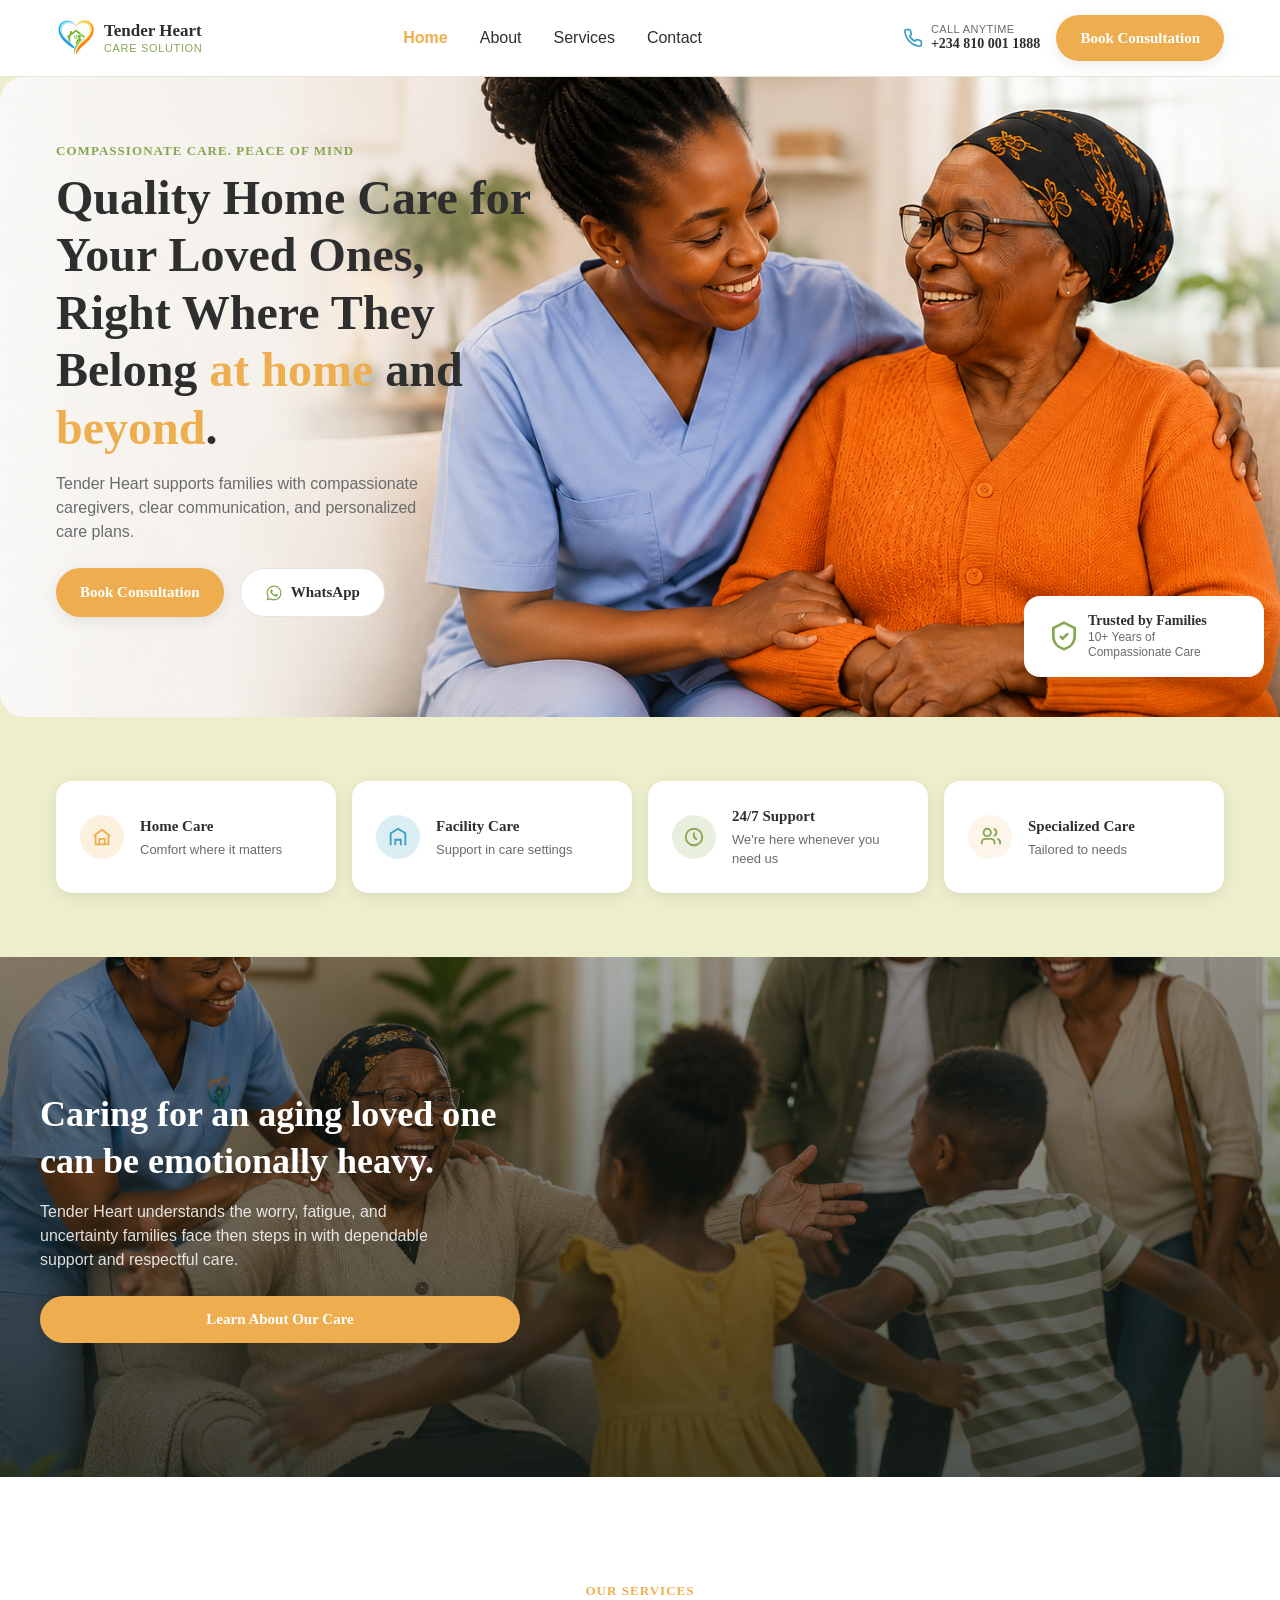
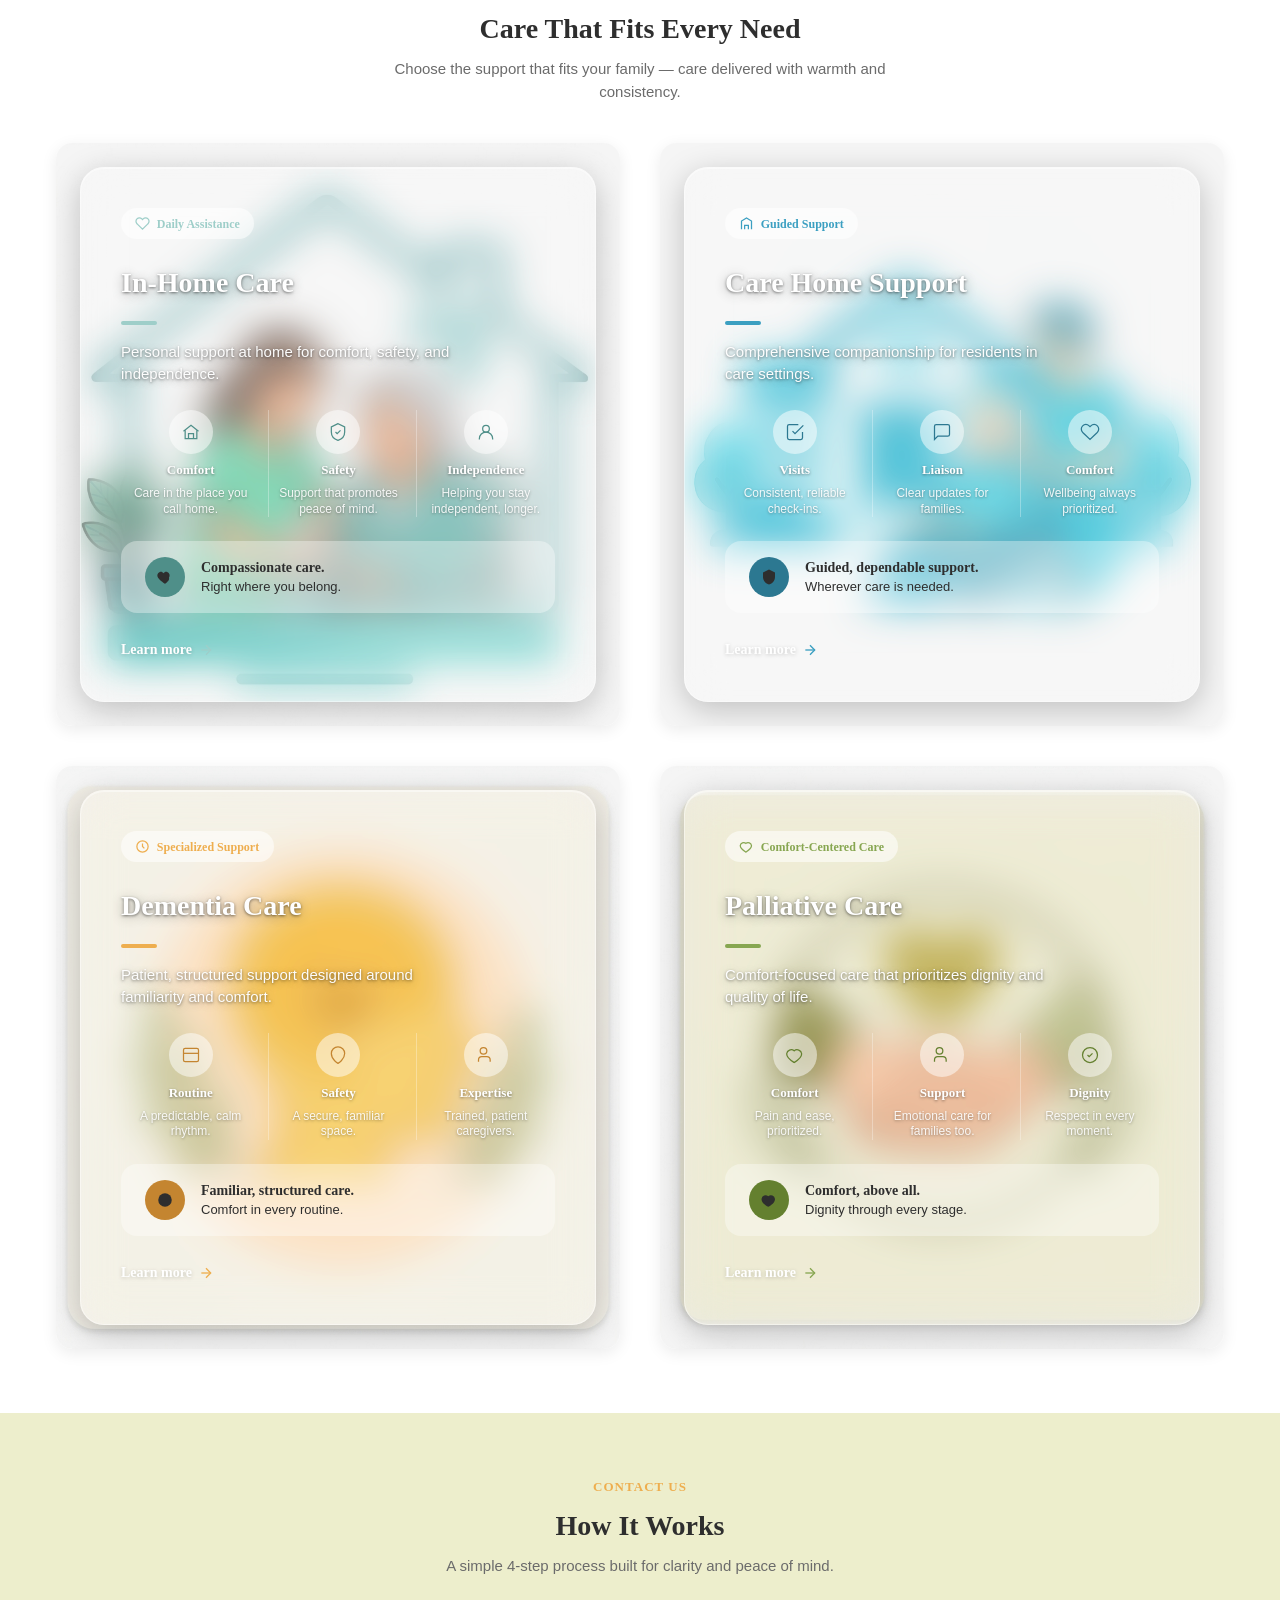
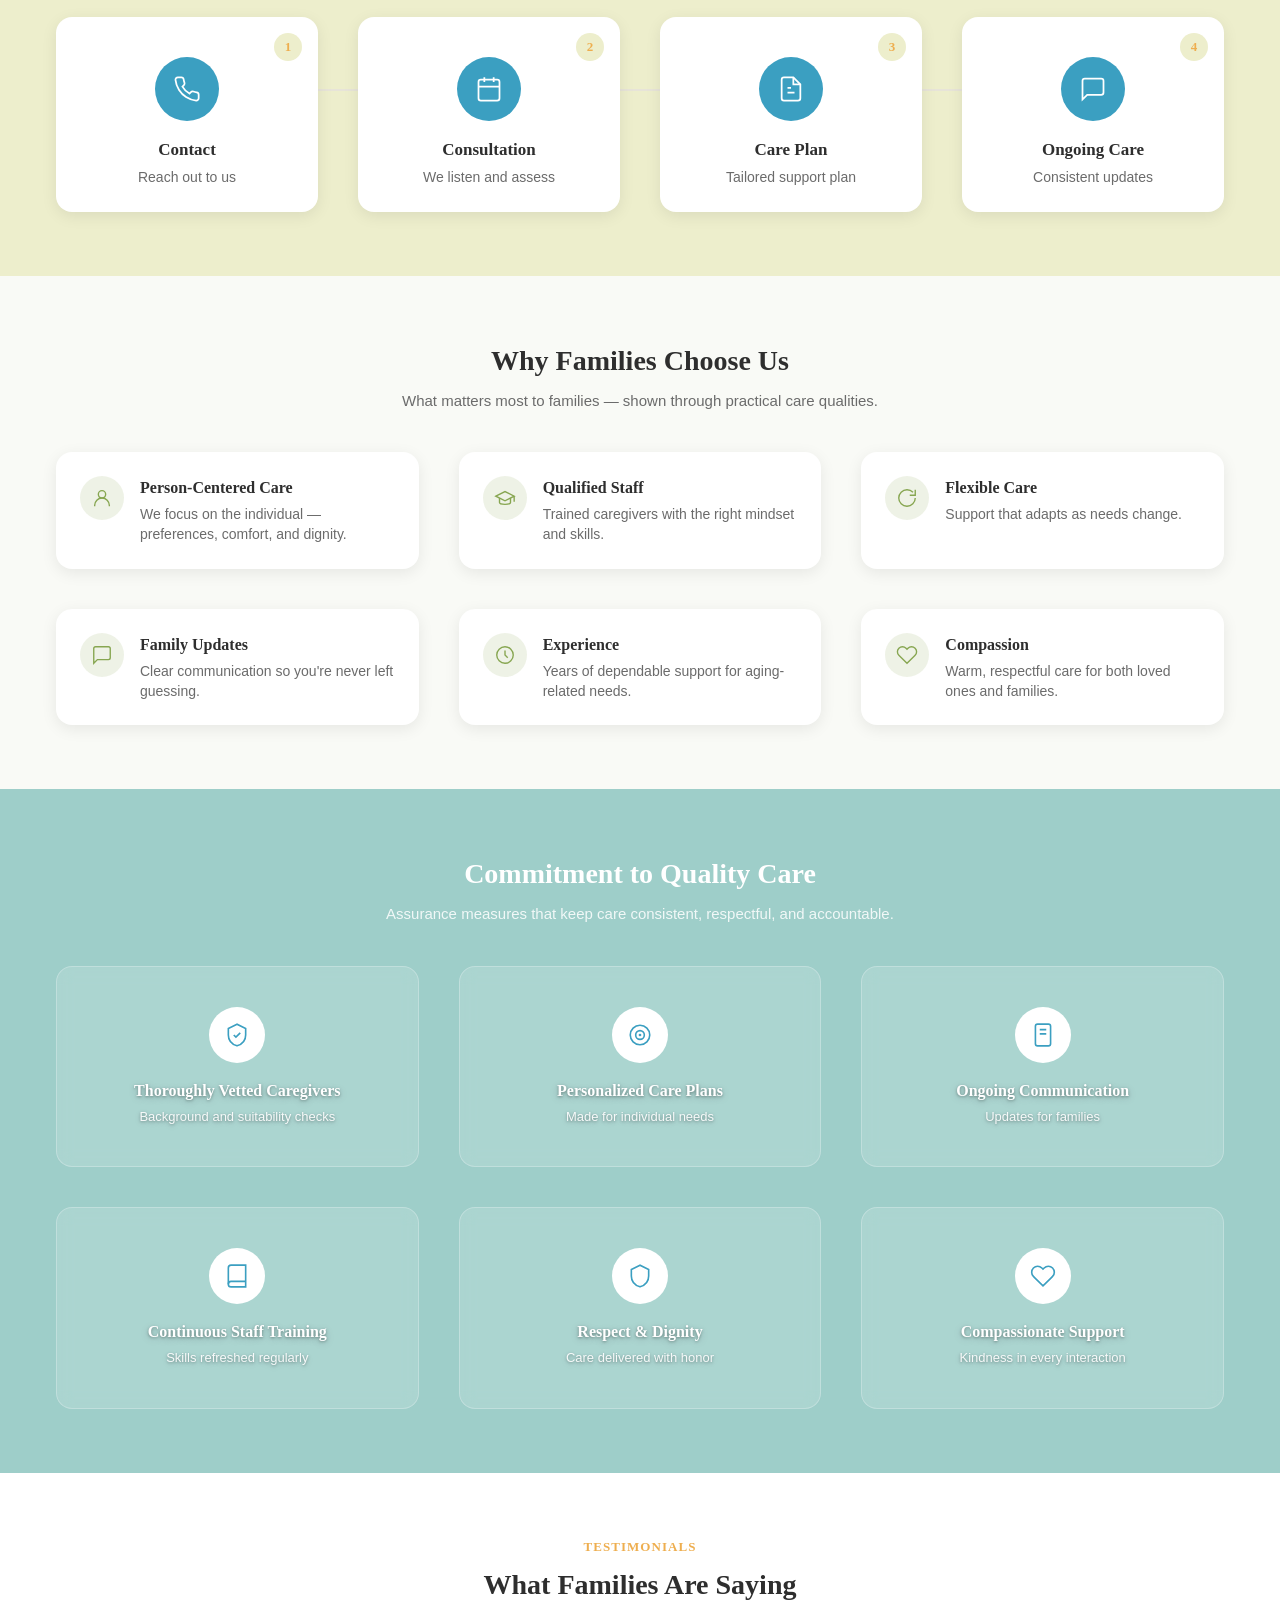
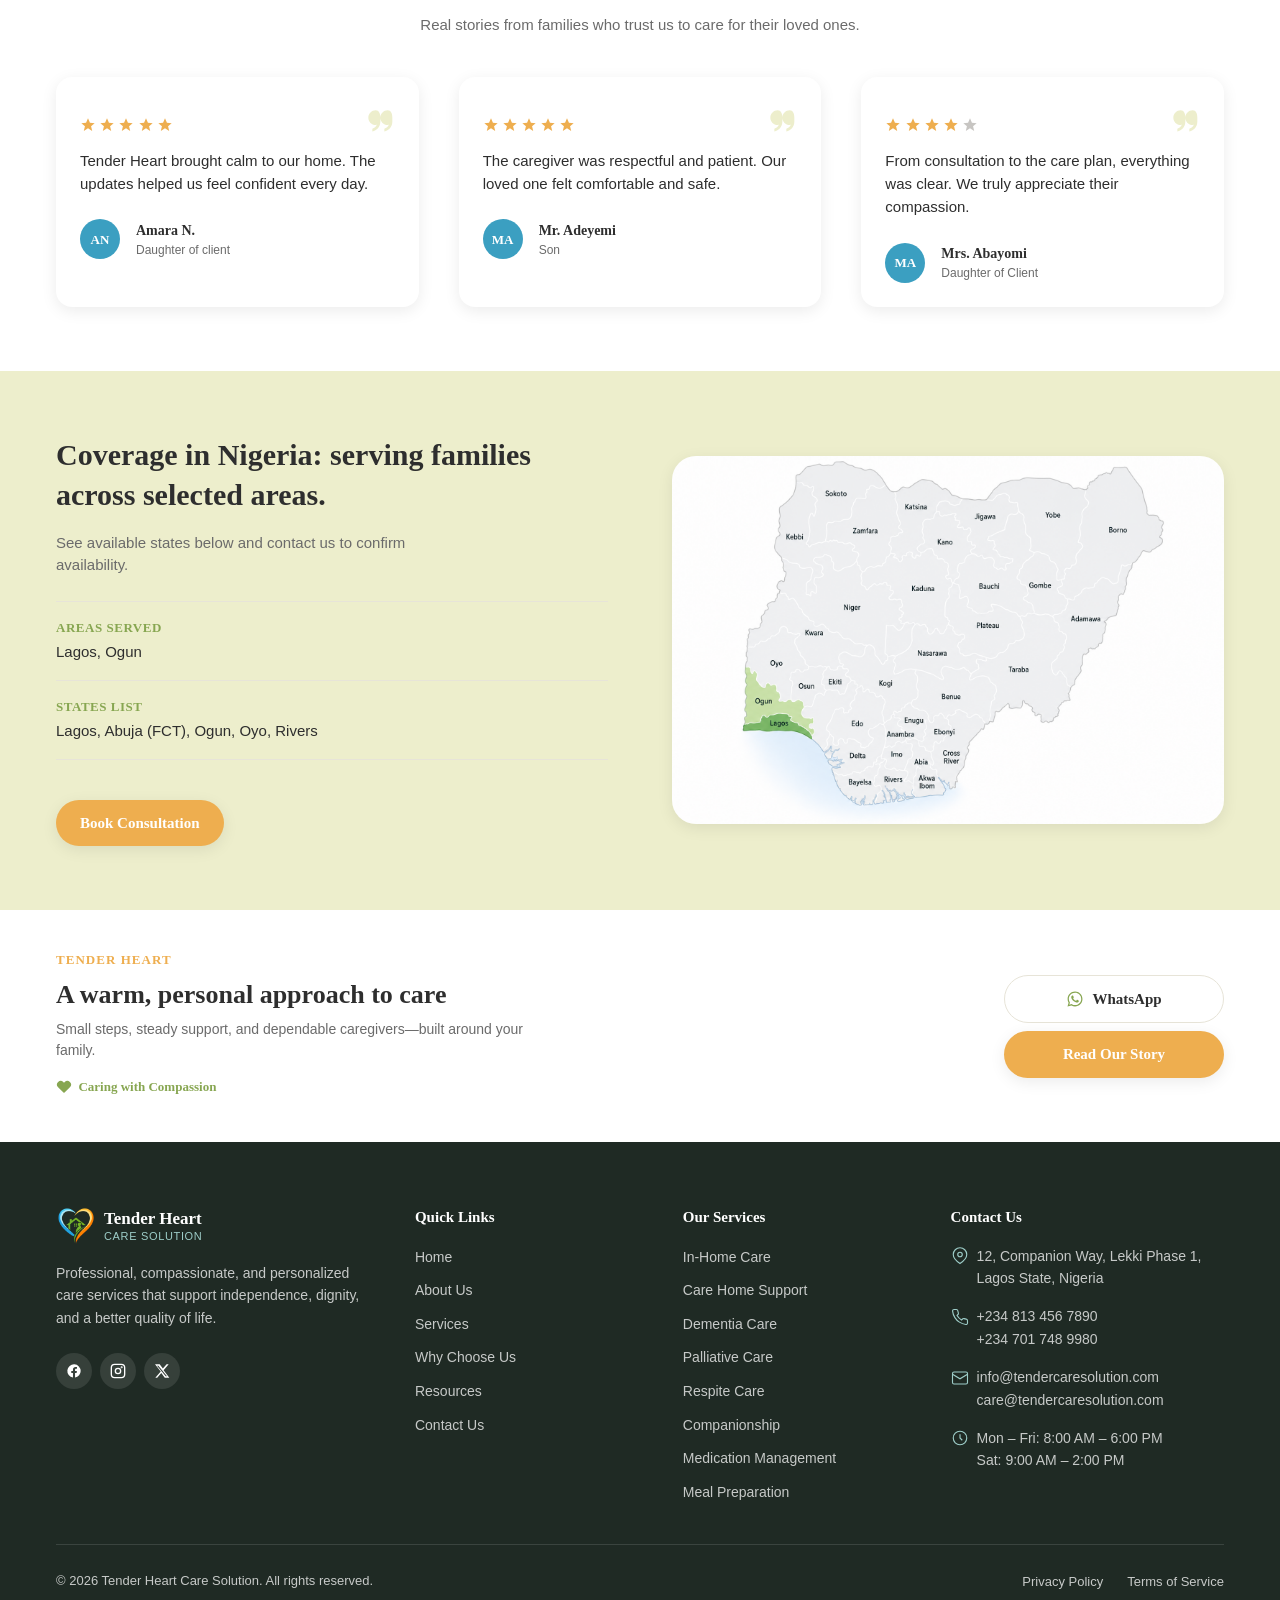
==== index.html @ 4deec770 "Initial" ====
<!-- index.html -->
<!doctype html>
<html lang="en">
  <head>
    <meta charset="UTF-8" />
    <meta name="viewport" content="width=device-width, initial-scale=1.0" />
    <title>
      Tender Heart Care Solution | Compassionate Home Care in Nigeria
    </title>
    <meta
      name="description"
      content="Tender Heart Care Solution provides warm, professional home care, facility care, dementia support, and palliative care for families across Lagos, Ogun, Oyo, Rivers and Abuja."
    />
    <!-- Open Graph -->
    <meta
      property="og:title"
      content="Tender Heart Care Solution | Compassionate Home Care"
    />
    <meta
      property="og:description"
      content="Quality home care for your loved ones, right where they belong."
    />
    <meta property="og:type" content="website" />
    <meta property="og:image" content="assets/images/hero/og-cover.jpg" />
    <meta property="og:url" content="https://www.tendercaresolution.com/" />

    <link rel="icon" href="assets/images/logo/Small.png" />
    <link rel="stylesheet" href="assets/css/variables.css" />
    <link rel="stylesheet" href="assets/css/style.css" />
    <link rel="stylesheet" href="assets/css/responsive.css" />

    <!-- index.html <head> — add Google Fonts, remove @font-face reliance -->
    <!-- <link rel="preconnect" href="https://fonts.googleapis.com" />
    <link rel="preconnect" href="https://fonts.gstatic.com" crossorigin />
    <link
      href="https://fonts.googleapis.com/css2?family=Inter:wght@400;500;600&family=Poppins:wght@600;700&display=swap"
      rel="stylesheet"
    /> -->
  </head>
  <body>
    <a class="skip-link" href="#main-content">Skip to main content</a>

    <header class="site-header">
      <div class="container site-header__inner">
        <a
          href="index.html"
          class="logo"
          aria-label="Tender Heart Care Solution — Home"
        >
          <img
            src="assets/images/logo/logo.png"
            alt=""
            class="logo__icon"
            width="40"
            height="40"
          />
          <span class="logo__text">
            Tender Heart
            <small>Care Solution</small>
          </span>
        </a>

        <nav class="main-nav" id="main-nav" aria-label="Primary">
          <ul class="main-nav__list" id="main-nav-list">
            <li>
              <a
                href="index.html"
                class="main-nav__link is-active"
                aria-current="page"
                >Home</a
              >
            </li>
            <li><a href="about.html" class="main-nav__link">About</a></li>
            <li><a href="services.html" class="main-nav__link">Services</a></li>
            <li><a href="contact.html" class="main-nav__link">Contact</a></li>
          </ul>
        </nav>

        <div class="header-actions">
          <a href="tel:+2348100011888" class="header-actions__phone">
            <svg
              class="icon"
              viewBox="0 0 24 24"
              fill="none"
              stroke="currentColor"
              stroke-width="2"
              aria-hidden="true"
            >
              <path
                d="M22 16.92v3a2 2 0 0 1-2.18 2 19.8 19.8 0 0 1-8.63-3.07 19.5 19.5 0 0 1-6-6 19.8 19.8 0 0 1-3.07-8.67A2 2 0 0 1 4.11 2h3a2 2 0 0 1 2 1.72c.127.96.362 1.903.7 2.81a2 2 0 0 1-.45 2.11L8.09 9.91a16 16 0 0 0 6 6l1.27-1.27a2 2 0 0 1 2.11-.45c.907.338 1.85.573 2.81.7A2 2 0 0 1 22 16.92z"
              />
            </svg>
            <span class="header-actions__phone-text">
              <small>Call Anytime</small>
              +234 810 001 1888
            </span>
          </a>

          <a href="contact.html" class="btn btn--primary">Book Consultation</a>

          <button
            type="button"
            class="nav-toggle"
            id="navToggle"
            aria-expanded="false"
            aria-controls="main-nav-list"
            aria-label="Open menu"
          >
            <span class="nav-toggle__bar"></span>
            <span class="nav-toggle__bar"></span>
            <span class="nav-toggle__bar"></span>
          </button>
        </div>
      </div>
    </header>

    <main id="main-content">
      <!-- index.html — full hero section, restructured -->
      <section class="hero" aria-labelledby="hero-heading">
        <div class="hero__top">
          <div class="hero__media">
            <img
              src="assets/images/hero/hero-main2.png"
              alt="A caregiver smiling warmly alongside an elderly woman at home"
              class="hero__image"
              width="800"
              height="900"
              loading="eager"
              fetchpriority="high"
            />

            <div class="hero__badge">
              <svg
                class="hero__badge-icon"
                viewBox="0 0 24 24"
                fill="none"
                stroke="currentColor"
                stroke-width="2"
                aria-hidden="true"
              >
                <path
                  d="M12 2 4 6v6c0 5 3.4 8.6 8 10 4.6-1.4 8-5 8-10V6l-8-4z"
                />
                <path d="m9 12 2 2 4-4" />
              </svg>
              <span>
                <strong>Trusted by Families</strong>
                10+ Years of Compassionate Care
              </span>
            </div>
          </div>

          <div class="container">
            <div class="hero__content">
              <p class="hero__eyebrow">Compassionate Care. Peace of Mind</p>

              <h1 id="hero-heading" class="hero__title">
                Quality Home Care for Your Loved Ones, Right Where They Belong
                <span class="text-accent">at home</span> and
                <span class="text-accent">beyond</span>.
              </h1>

              <p class="hero__desc">
                Tender Heart supports families with compassionate caregivers,
                clear communication, and personalized care plans.
              </p>

              <div class="hero__actions">
                <a href="contact.html" class="btn btn--primary"
                  >Book Consultation</a
                >
                <a
                  href="https://wa.me/2348100011888?text=Hello%20Tender%20Heart%20Care%20Solution"
                  class="btn btn--outline"
                  target="_blank"
                  rel="noopener noreferrer"
                >
                  <svg
                    class="icon"
                    viewBox="0 0 24 24"
                    fill="currentColor"
                    aria-hidden="true"
                  >
                    <path
                      d="M12.04 2C6.58 2 2.13 6.45 2.13 11.91c0 1.75.46 3.46 1.32 4.96L2 22l5.25-1.38a9.9 9.9 0 0 0 4.79 1.22h.01c5.46 0 9.9-4.45 9.9-9.91C21.96 6.45 17.5 2 12.04 2zm0 18.14h-.01a8.2 8.2 0 0 1-4.19-1.15l-.3-.18-3.12.82.83-3.04-.2-.31a8.2 8.2 0 0 1-1.26-4.37c0-4.54 3.7-8.24 8.26-8.24 2.2 0 4.27.86 5.83 2.42a8.2 8.2 0 0 1 2.42 5.83c0 4.55-3.7 8.24-8.26 8.24zm4.52-6.17c-.25-.12-1.47-.72-1.7-.81-.23-.08-.39-.12-.56.13-.17.24-.64.81-.78.97-.14.17-.29.19-.53.06-.25-.12-1.05-.39-2-1.23-.74-.66-1.24-1.47-1.39-1.72-.14-.24-.02-.38.11-.5.11-.11.25-.29.37-.43.12-.14.16-.24.25-.4.08-.17.04-.31-.02-.43-.06-.12-.56-1.35-.77-1.85-.2-.48-.4-.42-.56-.42h-.48c-.17 0-.43.06-.66.31s-.87.85-.87 2.08.89 2.41 1.02 2.58c.12.17 1.75 2.68 4.25 3.75.59.26 1.06.41 1.42.53.6.19 1.14.16 1.57.1.48-.07 1.47-.6 1.68-1.18.2-.58.2-1.08.14-1.18-.06-.1-.22-.16-.47-.28z"
                    />
                  </svg>
                  WhatsApp
                </a>
              </div>
            </div>
          </div>
        </div>

        <div class="container">
          <ul class="feature-strip">
            <li class="feature-strip__item card">
              <span
                class="feature-strip__icon feature-strip__icon--orange"
                aria-hidden="true"
              >
                <svg
                  viewBox="0 0 24 24"
                  fill="none"
                  stroke="currentColor"
                  stroke-width="2"
                >
                  <path d="M3 11 12 4l9 7" />
                  <path d="M5 10v10h14V10" />
                  <path d="M9 20v-6h6v6" />
                </svg>
              </span>
              <span>
                <p class="feature-strip__title">Home Care</p>
                <p class="feature-strip__desc">Comfort where it matters</p>
              </span>
            </li>

            <li class="feature-strip__item card">
              <span
                class="feature-strip__icon feature-strip__icon--blue"
                aria-hidden="true"
              >
                <svg
                  viewBox="0 0 24 24"
                  fill="none"
                  stroke="currentColor"
                  stroke-width="2"
                >
                  <path d="M4 21V8l8-5 8 5v13" />
                  <path d="M9 21v-6h6v6" />
                  <path d="M9 12h.01M15 12h.01M9 8h.01M15 8h.01" />
                </svg>
              </span>
              <span>
                <p class="feature-strip__title">Facility Care</p>
                <p class="feature-strip__desc">Support in care settings</p>
              </span>
            </li>

            <li class="feature-strip__item card">
              <span
                class="feature-strip__icon feature-strip__icon--olive"
                aria-hidden="true"
              >
                <svg
                  viewBox="0 0 24 24"
                  fill="none"
                  stroke="currentColor"
                  stroke-width="2"
                >
                  <circle cx="12" cy="12" r="9" />
                  <path d="M12 7v5l3 3" />
                </svg>
              </span>
              <span>
                <p class="feature-strip__title">24/7 Support</p>
                <p class="feature-strip__desc">
                  We're here whenever you need us
                </p>
              </span>
            </li>

            <li class="feature-strip__item card">
              <span
                class="feature-strip__icon feature-strip__icon--cream"
                aria-hidden="true"
              >
                <svg
                  viewBox="0 0 24 24"
                  fill="none"
                  stroke="currentColor"
                  stroke-width="2"
                >
                  <path d="M17 20v-2a4 4 0 0 0-4-4H7a4 4 0 0 0-4 4v2" />
                  <circle cx="9" cy="7" r="4" />
                  <path d="M23 20v-2a4 4 0 0 0-3-3.87" />
                  <path d="M16 3.13a4 4 0 0 1 0 7.75" />
                </svg>
              </span>
              <span>
                <p class="feature-strip__title">Specialized Care</p>
                <p class="feature-strip__desc">Tailored to needs</p>
              </span>
            </li>
          </ul>
        </div>
      </section>

      <section class="emotive" aria-labelledby="emotive-heading">
        <div class="emotive__media">
          <img
            src="assets/images/hero/emotive.png"
            alt="An elderly woman looking thoughtfully out a window while a caregiver comforts her"
            class="emotive__image"
            width="1200"
            height="500"
            loading="lazy"
          />
          <div class="emotive__overlay" aria-hidden="true"></div>
        </div>

        <div class="container">
          <div class="emotive__content">
            <h2 id="emotive-heading" class="emotive__title">
              Caring for an aging loved one can be emotionally heavy.
            </h2>
            <p class="emotive__desc">
              Tender Heart understands the worry, fatigue, and uncertainty
              families face then steps in with dependable support and respectful
              care.
            </p>
            <a href="about.html" class="btn btn--primary"
              >Learn About Our Care</a
            >
          </div>
        </div>
      </section>
      <section class="services" aria-labelledby="services-heading">
        <div class="container">
          <div class="section-intro">
            <p class="section-intro__eyebrow">Our Services</p>
            <h2 id="services-heading" class="section-intro__title">
              Care That Fits Every Need
            </h2>
            <p class="section-intro__desc">
              Choose the support that fits your family — care delivered with
              warmth and consistency.
            </p>
          </div>

          <ul class="service-grid">
            <!-- In-Home Care -->
            <li class="service-card service-card--teal">
              <div class="service-card__media">
                <img
                  src="assets/images/services/serviceOne.png"
                  alt=""
                  loading="lazy"
                />
              </div>

              <div class="service-card__content">
                <span class="service-card__badge">
                  <svg
                    viewBox="0 0 24 24"
                    fill="none"
                    stroke="currentColor"
                    stroke-width="2"
                    aria-hidden="true"
                  >
                    <path
                      d="M20.84 4.61a5.5 5.5 0 0 0-7.78 0L12 5.67l-1.06-1.06a5.5 5.5 0 0 0-7.78 7.78l1.06 1.06L12 21l7.78-7.55 1.06-1.06a5.5 5.5 0 0 0 0-7.78z"
                    />
                  </svg>
                  Daily Assistance
                </span>

                <div class="service-card__title-row">
                  <h3 class="service-card__title">In-Home Care</h3>
                  <span class="service-card__thumb">
                    <img
                      src="assets/images/services/serviceOne.png"
                      alt=""
                      loading="lazy"
                    />
                  </span>
                </div>
                <span class="service-card__divider" aria-hidden="true"></span>

                <p class="service-card__desc">
                  Personal support at home for comfort, safety, and
                  independence.
                </p>

                <ul class="service-card__features">
                  <li class="service-card__feature">
                    <span class="service-card__feature-icon" aria-hidden="true">
                      <svg
                        viewBox="0 0 24 24"
                        fill="none"
                        stroke="currentColor"
                        stroke-width="1.5"
                      >
                        <path d="M3 11 12 4l9 7" />
                        <path d="M5 10v10h14V10" />
                        <path d="M9 20v-6h6v6" />
                      </svg>
                    </span>
                    <p class="service-card__feature-title">Comfort</p>
                    <p class="service-card__feature-desc">
                      Care in the place you call home.
                    </p>
                  </li>
                  <li class="service-card__feature">
                    <span class="service-card__feature-icon" aria-hidden="true">
                      <svg
                        viewBox="0 0 24 24"
                        fill="none"
                        stroke="currentColor"
                        stroke-width="1.5"
                      >
                        <path
                          d="M12 2 4 6v6c0 5 3.4 8.6 8 10 4.6-1.4 8-5 8-10V6l-8-4z"
                        />
                        <path d="m9 12 2 2 4-4" />
                      </svg>
                    </span>
                    <p class="service-card__feature-title">Safety</p>
                    <p class="service-card__feature-desc">
                      Support that promotes peace of mind.
                    </p>
                  </li>
                  <li class="service-card__feature">
                    <span class="service-card__feature-icon" aria-hidden="true">
                      <svg
                        viewBox="0 0 24 24"
                        fill="none"
                        stroke="currentColor"
                        stroke-width="1.5"
                      >
                        <circle cx="12" cy="8" r="4" />
                        <path d="M4 21v-1a8 8 0 0 1 16 0v1" />
                      </svg>
                    </span>
                    <p class="service-card__feature-title">Independence</p>
                    <p class="service-card__feature-desc">
                      Helping you stay independent, longer.
                    </p>
                  </li>
                </ul>

                <div class="service-card__highlight">
                  <span class="service-card__highlight-icon" aria-hidden="true">
                    <svg viewBox="0 0 24 24" fill="currentColor">
                      <path
                        d="M12 21s-6.7-4.35-9.3-8.1C.9 10.2 1.8 6.6 5 5.3c2-.8 4 .1 5 1.7 1-1.6 3-2.5 5-1.7 3.2 1.3 4.1 4.9 2.3 7.6C18.7 16.65 12 21 12 21z"
                      />
                    </svg>
                  </span>
                  <span>
                    <strong>Compassionate care.</strong>
                    Right where you belong.
                  </span>
                </div>

                <a href="services.html#in-home-care" class="service-card__link">
                  Learn more
                  <svg
                    viewBox="0 0 24 24"
                    fill="none"
                    stroke="currentColor"
                    stroke-width="2"
                    aria-hidden="true"
                  >
                    <path d="M5 12h14" />
                    <path d="m12 5 7 7-7 7" />
                  </svg>
                </a>
              </div>
            </li>

            <!-- Care Home Support -->
            <li class="service-card service-card--blue">
              <div class="service-card__media">
                <img
                  src="assets/images/services/serviceTwo.png"
                  alt=""
                  loading="lazy"
                />
              </div>

              <div class="service-card__content">
                <span class="service-card__badge">
                  <svg
                    viewBox="0 0 24 24"
                    fill="none"
                    stroke="currentColor"
                    stroke-width="2"
                    aria-hidden="true"
                  >
                    <path d="M4 21V8l8-5 8 5v13" />
                    <path d="M9 21v-6h6v6" />
                    <path d="M9 12h.01M15 12h.01" />
                  </svg>
                  Guided Support
                </span>

                <div class="service-card__title-row">
                  <h3 class="service-card__title">Care Home Support</h3>
                  <span class="service-card__thumb">
                    <img
                      src="assets/images/services/serviceTwo.png"
                      alt=""
                      loading="lazy"
                    />
                  </span>
                </div>
                <span class="service-card__divider" aria-hidden="true"></span>

                <p class="service-card__desc">
                  Comprehensive companionship for residents in care settings.
                </p>

                <ul class="service-card__features">
                  <li class="service-card__feature">
                    <span class="service-card__feature-icon" aria-hidden="true">
                      <svg
                        viewBox="0 0 24 24"
                        fill="none"
                        stroke="currentColor"
                        stroke-width="1.5"
                      >
                        <path d="M9 11l3 3L22 4" />
                        <path
                          d="M21 12v7a2 2 0 0 1-2 2H5a2 2 0 0 1-2-2V5a2 2 0 0 1 2-2h11"
                        />
                      </svg>
                    </span>
                    <p class="service-card__feature-title">Visits</p>
                    <p class="service-card__feature-desc">
                      Consistent, reliable check-ins.
                    </p>
                  </li>
                  <li class="service-card__feature">
                    <span class="service-card__feature-icon" aria-hidden="true">
                      <svg
                        viewBox="0 0 24 24"
                        fill="none"
                        stroke="currentColor"
                        stroke-width="1.5"
                      >
                        <path
                          d="M21 15a2 2 0 0 1-2 2H7l-4 4V5a2 2 0 0 1 2-2h14a2 2 0 0 1 2 2z"
                        />
                      </svg>
                    </span>
                    <p class="service-card__feature-title">Liaison</p>
                    <p class="service-card__feature-desc">
                      Clear updates for families.
                    </p>
                  </li>
                  <li class="service-card__feature">
                    <span class="service-card__feature-icon" aria-hidden="true">
                      <svg
                        viewBox="0 0 24 24"
                        fill="none"
                        stroke="currentColor"
                        stroke-width="1.5"
                      >
                        <path
                          d="M20.84 4.61a5.5 5.5 0 0 0-7.78 0L12 5.67l-1.06-1.06a5.5 5.5 0 0 0-7.78 7.78l1.06 1.06L12 21l7.78-7.55 1.06-1.06a5.5 5.5 0 0 0 0-7.78z"
                        />
                      </svg>
                    </span>
                    <p class="service-card__feature-title">Comfort</p>
                    <p class="service-card__feature-desc">
                      Wellbeing always prioritized.
                    </p>
                  </li>
                </ul>

                <div class="service-card__highlight">
                  <span class="service-card__highlight-icon" aria-hidden="true">
                    <svg viewBox="0 0 24 24" fill="currentColor">
                      <path
                        d="M12 2 4 6v6c0 5 3.4 8.6 8 10 4.6-1.4 8-5 8-10V6l-8-4z"
                      />
                    </svg>
                  </span>
                  <span>
                    <strong>Guided, dependable support.</strong>
                    Wherever care is needed.
                  </span>
                </div>

                <a
                  href="services.html#care-home-support"
                  class="service-card__link"
                >
                  Learn more
                  <svg
                    viewBox="0 0 24 24"
                    fill="none"
                    stroke="currentColor"
                    stroke-width="2"
                    aria-hidden="true"
                  >
                    <path d="M5 12h14" />
                    <path d="m12 5 7 7-7 7" />
                  </svg>
                </a>
              </div>
            </li>

            <!-- Dementia Care -->
            <li class="service-card service-card--orange">
              <div class="service-card__media">
                <img
                  src="assets/images/services/serviceThree.png"
                  alt=""
                  loading="lazy"
                />
              </div>

              <div class="service-card__content">
                <span class="service-card__badge">
                  <svg
                    viewBox="0 0 24 24"
                    fill="none"
                    stroke="currentColor"
                    stroke-width="2"
                    aria-hidden="true"
                  >
                    <circle cx="12" cy="12" r="9" />
                    <path d="M12 7v5l3 3" />
                  </svg>
                  Specialized Support
                </span>

                <div class="service-card__title-row">
                  <h3 class="service-card__title">Dementia Care</h3>
                  <span class="service-card__thumb">
                    <img
                      src="assets/images/services/serviceThree.png"
                      alt=""
                      loading="lazy"
                    />
                  </span>
                </div>
                <span class="service-card__divider" aria-hidden="true"></span>

                <p class="service-card__desc">
                  Patient, structured support designed around familiarity and
                  comfort.
                </p>

                <ul class="service-card__features">
                  <li class="service-card__feature">
                    <span class="service-card__feature-icon" aria-hidden="true">
                      <svg
                        viewBox="0 0 24 24"
                        fill="none"
                        stroke="currentColor"
                        stroke-width="1.5"
                      >
                        <rect x="3" y="4" width="18" height="16" rx="2" />
                        <path d="M3 10h18" />
                      </svg>
                    </span>
                    <p class="service-card__feature-title">Routine</p>
                    <p class="service-card__feature-desc">
                      A predictable, calm rhythm.
                    </p>
                  </li>
                  <li class="service-card__feature">
                    <span class="service-card__feature-icon" aria-hidden="true">
                      <svg
                        viewBox="0 0 24 24"
                        fill="none"
                        stroke="currentColor"
                        stroke-width="1.5"
                      >
                        <path
                          d="M12 22s8-4.5 8-11.8A8 8 0 0 0 4 10.2C4 17.5 12 22 12 22z"
                        />
                      </svg>
                    </span>
                    <p class="service-card__feature-title">Safety</p>
                    <p class="service-card__feature-desc">
                      A secure, familiar space.
                    </p>
                  </li>
                  <li class="service-card__feature">
                    <span class="service-card__feature-icon" aria-hidden="true">
                      <svg
                        viewBox="0 0 24 24"
                        fill="none"
                        stroke="currentColor"
                        stroke-width="1.5"
                      >
                        <path d="M17 20v-2a4 4 0 0 0-4-4H7a4 4 0 0 0-4 4v2" />
                        <circle cx="9" cy="7" r="4" />
                      </svg>
                    </span>
                    <p class="service-card__feature-title">Expertise</p>
                    <p class="service-card__feature-desc">
                      Trained, patient caregivers.
                    </p>
                  </li>
                </ul>

                <div class="service-card__highlight">
                  <span class="service-card__highlight-icon" aria-hidden="true">
                    <svg viewBox="0 0 24 24" fill="currentColor">
                      <circle cx="12" cy="12" r="9" />
                    </svg>
                  </span>
                  <span>
                    <strong>Familiar, structured care.</strong>
                    Comfort in every routine.
                  </span>
                </div>

                <a
                  href="services.html#dementia-care"
                  class="service-card__link"
                >
                  Learn more
                  <svg
                    viewBox="0 0 24 24"
                    fill="none"
                    stroke="currentColor"
                    stroke-width="2"
                    aria-hidden="true"
                  >
                    <path d="M5 12h14" />
                    <path d="m12 5 7 7-7 7" />
                  </svg>
                </a>
              </div>
            </li>

            <!-- Palliative Care -->
            <li class="service-card service-card--olive">
              <div class="service-card__media">
                <img
                  src="assets/images/services/serviceFour.png"
                  alt=""
                  loading="lazy"
                />
              </div>

              <div class="service-card__content">
                <span class="service-card__badge">
                  <svg
                    viewBox="0 0 24 24"
                    fill="none"
                    stroke="currentColor"
                    stroke-width="2"
                    aria-hidden="true"
                  >
                    <path
                      d="M11 21c-4-2.5-9-5.5-9-10.5A5.5 5.5 0 0 1 11 7a5.5 5.5 0 0 1 9 3.5C20 15.5 15 18.5 11 21z"
                    />
                  </svg>
                  Comfort-Centered Care
                </span>

                <div class="service-card__title-row">
                  <h3 class="service-card__title">Palliative Care</h3>
                  <span class="service-card__thumb">
                    <img
                      src="assets/images/services/serviceFour.png"
                      alt=""
                      loading="lazy"
                    />
                  </span>
                </div>
                <span class="service-card__divider" aria-hidden="true"></span>

                <p class="service-card__desc">
                  Comfort-focused care that prioritizes dignity and quality of
                  life.
                </p>

                <ul class="service-card__features">
                  <li class="service-card__feature">
                    <span class="service-card__feature-icon" aria-hidden="true">
                      <svg
                        viewBox="0 0 24 24"
                        fill="none"
                        stroke="currentColor"
                        stroke-width="1.5"
                      >
                        <path
                          d="M11 21c-4-2.5-9-5.5-9-10.5A5.5 5.5 0 0 1 11 7a5.5 5.5 0 0 1 9 3.5C20 15.5 15 18.5 11 21z"
                        />
                      </svg>
                    </span>
                    <p class="service-card__feature-title">Comfort</p>
                    <p class="service-card__feature-desc">
                      Pain and ease, prioritized.
                    </p>
                  </li>
                  <li class="service-card__feature">
                    <span class="service-card__feature-icon" aria-hidden="true">
                      <svg
                        viewBox="0 0 24 24"
                        fill="none"
                        stroke="currentColor"
                        stroke-width="1.5"
                      >
                        <path d="M17 20v-2a4 4 0 0 0-4-4H7a4 4 0 0 0-4 4v2" />
                        <circle cx="9" cy="7" r="4" />
                      </svg>
                    </span>
                    <p class="service-card__feature-title">Support</p>
                    <p class="service-card__feature-desc">
                      Emotional care for families too.
                    </p>
                  </li>
                  <li class="service-card__feature">
                    <span class="service-card__feature-icon" aria-hidden="true">
                      <svg
                        viewBox="0 0 24 24"
                        fill="none"
                        stroke="currentColor"
                        stroke-width="1.5"
                      >
                        <circle cx="12" cy="12" r="9" />
                        <path d="m9 12 2 2 4-4" />
                      </svg>
                    </span>
                    <p class="service-card__feature-title">Dignity</p>
                    <p class="service-card__feature-desc">
                      Respect in every moment.
                    </p>
                  </li>
                </ul>

                <div class="service-card__highlight">
                  <span class="service-card__highlight-icon" aria-hidden="true">
                    <svg viewBox="0 0 24 24" fill="currentColor">
                      <path
                        d="M11 21c-4-2.5-9-5.5-9-10.5A5.5 5.5 0 0 1 11 7a5.5 5.5 0 0 1 9 3.5C20 15.5 15 18.5 11 21z"
                      />
                    </svg>
                  </span>
                  <span>
                    <strong>Comfort, above all.</strong>
                    Dignity through every stage.
                  </span>
                </div>

                <a
                  href="services.html#palliative-care"
                  class="service-card__link"
                >
                  Learn more
                  <svg
                    viewBox="0 0 24 24"
                    fill="none"
                    stroke="currentColor"
                    stroke-width="2"
                    aria-hidden="true"
                  >
                    <path d="M5 12h14" />
                    <path d="m12 5 7 7-7 7" />
                  </svg>
                </a>
              </div>
            </li>
          </ul>
        </div>
      </section>

      <section class="how-it-works" aria-labelledby="how-it-works-heading">
        <div class="container">
          <div class="section-intro">
            <p class="section-intro__eyebrow">Contact Us</p>
            <h2 id="how-it-works-heading" class="section-intro__title">
              How It Works
            </h2>
            <p class="section-intro__desc">
              A simple 4-step process built for clarity and peace of mind.
            </p>
          </div>

          <ol class="steps">
            <li class="step">
              <span class="step__number">1</span>
              <span class="step__icon" aria-hidden="true">
                <svg
                  viewBox="0 0 24 24"
                  fill="none"
                  stroke="currentColor"
                  stroke-width="1.5"
                >
                  <path
                    d="M22 16.92v3a2 2 0 0 1-2.18 2 19.8 19.8 0 0 1-8.63-3.07 19.5 19.5 0 0 1-6-6 19.8 19.8 0 0 1-3.07-8.67A2 2 0 0 1 4.11 2h3a2 2 0 0 1 2 1.72c.127.96.362 1.903.7 2.81a2 2 0 0 1-.45 2.11L8.09 9.91a16 16 0 0 0 6 6l1.27-1.27a2 2 0 0 1 2.11-.45c.907.338 1.85.573 2.81.7A2 2 0 0 1 22 16.92z"
                  />
                </svg>
              </span>
              <h3 class="step__title">Contact</h3>
              <p class="step__desc">Reach out to us</p>
            </li>

            <li class="step">
              <span class="step__number">2</span>
              <span class="step__icon" aria-hidden="true">
                <svg
                  viewBox="0 0 24 24"
                  fill="none"
                  stroke="currentColor"
                  stroke-width="1.5"
                >
                  <rect x="3" y="4" width="18" height="18" rx="2" />
                  <path d="M16 2v4M8 2v4M3 10h18" />
                </svg>
              </span>
              <h3 class="step__title">Consultation</h3>
              <p class="step__desc">We listen and assess</p>
            </li>

            <li class="step">
              <span class="step__number">3</span>
              <span class="step__icon" aria-hidden="true">
                <svg
                  viewBox="0 0 24 24"
                  fill="none"
                  stroke="currentColor"
                  stroke-width="1.5"
                >
                  <path
                    d="M14 2H6a2 2 0 0 0-2 2v16a2 2 0 0 0 2 2h12a2 2 0 0 0 2-2V8z"
                  />
                  <path d="M14 2v6h6" />
                  <path d="M9 15h6M9 11h3" />
                </svg>
              </span>
              <h3 class="step__title">Care Plan</h3>
              <p class="step__desc">Tailored support plan</p>
            </li>

            <li class="step">
              <span class="step__number">4</span>
              <span class="step__icon" aria-hidden="true">
                <svg
                  viewBox="0 0 24 24"
                  fill="none"
                  stroke="currentColor"
                  stroke-width="1.5"
                >
                  <path
                    d="M21 15a2 2 0 0 1-2 2H7l-4 4V5a2 2 0 0 1 2-2h14a2 2 0 0 1 2 2z"
                  />
                </svg>
              </span>
              <h3 class="step__title">Ongoing Care</h3>
              <p class="step__desc">Consistent updates</p>
            </li>
          </ol>
        </div>
      </section>

      <section class="why-us" aria-labelledby="why-us-heading">
        <div class="container">
          <div class="section-intro">
            <h2 id="why-us-heading" class="section-intro__title">
              Why Families Choose Us
            </h2>
            <p class="section-intro__desc">
              What matters most to families — shown through practical care
              qualities.
            </p>
          </div>

          <ul class="why-grid">
            <li class="why-item" data-animate="float-in">
              <span class="why-item__icon" aria-hidden="true">
                <svg
                  viewBox="0 0 24 24"
                  fill="none"
                  stroke="currentColor"
                  stroke-width="1.5"
                >
                  <circle cx="12" cy="8" r="4" />
                  <path d="M4 21v-1a8 8 0 0 1 16 0v1" />
                </svg>
              </span>
              <div>
                <h3 class="why-item__title">Person-Centered Care</h3>
                <p class="why-item__desc">
                  We focus on the individual — preferences, comfort, and
                  dignity.
                </p>
              </div>
            </li>

            <li class="why-item" data-animate="float-in">
              <span class="why-item__icon" aria-hidden="true">
                <svg
                  viewBox="0 0 24 24"
                  fill="none"
                  stroke="currentColor"
                  stroke-width="1.5"
                >
                  <path d="M22 10v6M2 10l10-5 10 5-10 5-10-5z" />
                  <path d="M6 12v5c0 1.1 2.7 2 6 2s6-.9 6-2v-5" />
                </svg>
              </span>
              <div>
                <h3 class="why-item__title">Qualified Staff</h3>
                <p class="why-item__desc">
                  Trained caregivers with the right mindset and skills.
                </p>
              </div>
            </li>

            <li class="why-item" data-animate="float-in">
              <span class="why-item__icon" aria-hidden="true">
                <svg
                  viewBox="0 0 24 24"
                  fill="none"
                  stroke="currentColor"
                  stroke-width="1.5"
                >
                  <path d="M21 12a9 9 0 1 1-9-9c2.52 0 4.85.99 6.57 2.64" />
                  <path d="M21 3v6h-6" />
                </svg>
              </span>
              <div>
                <h3 class="why-item__title">Flexible Care</h3>
                <p class="why-item__desc">
                  Support that adapts as needs change.
                </p>
              </div>
            </li>

            <li class="why-item" data-animate="float-in">
              <span class="why-item__icon" aria-hidden="true">
                <svg
                  viewBox="0 0 24 24"
                  fill="none"
                  stroke="currentColor"
                  stroke-width="1.5"
                >
                  <path
                    d="M21 15a2 2 0 0 1-2 2H7l-4 4V5a2 2 0 0 1 2-2h14a2 2 0 0 1 2 2z"
                  />
                </svg>
              </span>
              <div>
                <h3 class="why-item__title">Family Updates</h3>
                <p class="why-item__desc">
                  Clear communication so you're never left guessing.
                </p>
              </div>
            </li>

            <li class="why-item" data-animate="float-in">
              <span class="why-item__icon" aria-hidden="true">
                <svg
                  viewBox="0 0 24 24"
                  fill="none"
                  stroke="currentColor"
                  stroke-width="1.5"
                >
                  <circle cx="12" cy="12" r="9" />
                  <path d="M12 7v5l3 3" />
                </svg>
              </span>
              <div>
                <h3 class="why-item__title">Experience</h3>
                <p class="why-item__desc">
                  Years of dependable support for aging-related needs.
                </p>
              </div>
            </li>

            <li class="why-item" data-animate="float-in">
              <span class="why-item__icon" aria-hidden="true">
                <svg
                  viewBox="0 0 24 24"
                  fill="none"
                  stroke="currentColor"
                  stroke-width="1.5"
                >
                  <path
                    d="M20.84 4.61a5.5 5.5 0 0 0-7.78 0L12 5.67l-1.06-1.06a5.5 5.5 0 0 0-7.78 7.78l1.06 1.06L12 21l7.78-7.55 1.06-1.06a5.5 5.5 0 0 0 0-7.78z"
                  />
                </svg>
              </span>
              <div>
                <h3 class="why-item__title">Compassion</h3>
                <p class="why-item__desc">
                  Warm, respectful care for both loved ones and families.
                </p>
              </div>
            </li>
          </ul>
        </div>
      </section>

      <section class="quality" aria-labelledby="quality-heading">
        <div class="container">
          <div class="section-intro section-intro--on-dark">
            <h2 id="quality-heading" class="section-intro__title">
              Commitment to Quality Care
            </h2>
            <p class="section-intro__desc">
              Assurance measures that keep care consistent, respectful, and
              accountable.
            </p>
          </div>

          <ul class="quality-grid">
            <li class="quality-item" data-animate="float-in">
              <span class="quality-item__icon" aria-hidden="true">
                <svg
                  viewBox="0 0 24 24"
                  fill="none"
                  stroke="currentColor"
                  stroke-width="1.5"
                >
                  <path d="M9 12l2 2 4-4" />
                  <path
                    d="M12 2 4 6v6c0 5 3.4 8.6 8 10 4.6-1.4 8-5 8-10V6l-8-4z"
                  />
                </svg>
              </span>
              <h3 class="quality-item__title">Thoroughly Vetted Caregivers</h3>
              <p class="quality-item__desc">
                Background and suitability checks
              </p>
            </li>

            <li class="quality-item" data-animate="float-in">
              <span class="quality-item__icon" aria-hidden="true">
                <svg
                  viewBox="0 0 24 24"
                  fill="none"
                  stroke="currentColor"
                  stroke-width="1.5"
                >
                  <circle cx="12" cy="12" r="9" />
                  <circle cx="12" cy="12" r="4" />
                  <circle cx="12" cy="12" r="0.5" fill="currentColor" />
                </svg>
              </span>
              <h3 class="quality-item__title">Personalized Care Plans</h3>
              <p class="quality-item__desc">Made for individual needs</p>
            </li>

            <li class="quality-item" data-animate="float-in">
              <span class="quality-item__icon" aria-hidden="true">
                <svg
                  viewBox="0 0 24 24"
                  fill="none"
                  stroke="currentColor"
                  stroke-width="1.5"
                >
                  <rect x="5" y="2" width="14" height="20" rx="2" />
                  <path d="M9 18h.01" />
                  <path d="M9 7h6M9 11h6" />
                </svg>
              </span>
              <h3 class="quality-item__title">Ongoing Communication</h3>
              <p class="quality-item__desc">Updates for families</p>
            </li>

            <li class="quality-item" data-animate="float-in">
              <span class="quality-item__icon" aria-hidden="true">
                <svg
                  viewBox="0 0 24 24"
                  fill="none"
                  stroke="currentColor"
                  stroke-width="1.5"
                >
                  <path d="M4 19.5A2.5 2.5 0 0 1 6.5 17H20" />
                  <path
                    d="M6.5 2H20v20H6.5A2.5 2.5 0 0 1 4 19.5v-15A2.5 2.5 0 0 1 6.5 2z"
                  />
                </svg>
              </span>
              <h3 class="quality-item__title">Continuous Staff Training</h3>
              <p class="quality-item__desc">Skills refreshed regularly</p>
            </li>

            <li class="quality-item" data-animate="float-in">
              <span class="quality-item__icon" aria-hidden="true">
                <svg
                  viewBox="0 0 24 24"
                  fill="none"
                  stroke="currentColor"
                  stroke-width="1.5"
                >
                  <path
                    d="M12 2 4 6v6c0 5 3.4 8.6 8 10 4.6-1.4 8-5 8-10V6l-8-4z"
                  />
                </svg>
              </span>
              <h3 class="quality-item__title">Respect &amp; Dignity</h3>
              <p class="quality-item__desc">Care delivered with honor</p>
            </li>

            <li class="quality-item" data-animate="float-in">
              <span class="quality-item__icon" aria-hidden="true">
                <svg
                  viewBox="0 0 24 24"
                  fill="none"
                  stroke="currentColor"
                  stroke-width="1.5"
                >
                  <path
                    d="M20.84 4.61a5.5 5.5 0 0 0-7.78 0L12 5.67l-1.06-1.06a5.5 5.5 0 0 0-7.78 7.78l1.06 1.06L12 21l7.78-7.55 1.06-1.06a5.5 5.5 0 0 0 0-7.78z"
                  />
                </svg>
              </span>
              <h3 class="quality-item__title">Compassionate Support</h3>
              <p class="quality-item__desc">Kindness in every interaction</p>
            </li>
          </ul>
        </div>
      </section>

      <section class="testimonials" aria-labelledby="testimonials-heading">
        <div class="container">
          <div class="section-intro">
            <p class="section-intro__eyebrow">Testimonials</p>
            <h2 id="testimonials-heading" class="section-intro__title">
              What Families Are Saying
            </h2>
            <p class="section-intro__desc">
              Real stories from families who trust us to care for their loved
              ones.
            </p>
          </div>

          <ul class="testimonial-grid">
            <li class="testimonial-card" data-animate="float-in">
              <div
                class="testimonial-card__rating"
                role="img"
                aria-label="5 out of 5 stars"
              >
                <svg viewBox="0 0 24 24" fill="currentColor" aria-hidden="true">
                  <path
                    d="M12 2l2.9 6.6 7.1.6-5.4 4.7 1.7 7-6.3-3.9-6.3 3.9 1.7-7L2 9.2l7.1-.6z"
                  />
                </svg>
                <svg viewBox="0 0 24 24" fill="currentColor" aria-hidden="true">
                  <path
                    d="M12 2l2.9 6.6 7.1.6-5.4 4.7 1.7 7-6.3-3.9-6.3 3.9 1.7-7L2 9.2l7.1-.6z"
                  />
                </svg>
                <svg viewBox="0 0 24 24" fill="currentColor" aria-hidden="true">
                  <path
                    d="M12 2l2.9 6.6 7.1.6-5.4 4.7 1.7 7-6.3-3.9-6.3 3.9 1.7-7L2 9.2l7.1-.6z"
                  />
                </svg>
                <svg viewBox="0 0 24 24" fill="currentColor" aria-hidden="true">
                  <path
                    d="M12 2l2.9 6.6 7.1.6-5.4 4.7 1.7 7-6.3-3.9-6.3 3.9 1.7-7L2 9.2l7.1-.6z"
                  />
                </svg>
                <svg viewBox="0 0 24 24" fill="currentColor" aria-hidden="true">
                  <path
                    d="M12 2l2.9 6.6 7.1.6-5.4 4.7 1.7 7-6.3-3.9-6.3 3.9 1.7-7L2 9.2l7.1-.6z"
                  />
                </svg>
              </div>

              <svg
                class="testimonial-card__quote-mark"
                viewBox="0 0 24 24"
                fill="currentColor"
                aria-hidden="true"
              >
                <path
                  d="M9.5 7C6.5 7 4 9.5 4 12.5S6.5 18 9.5 18c.3 0 .6 0 .9-.1-.6 1.4-1.8 2.5-3.4 3v2c3.4-.7 6-3.8 6-7.4V12.5C13 9.5 12 7 9.5 7zm9 0c-3 0-5.5 2.5-5.5 5.5S15.5 18 18.5 18c.3 0 .6 0 .9-.1-.6 1.4-1.8 2.5-3.4 3v2c3.4-.7 6-3.8 6-7.4V12.5C22 9.5 21 7 18.5 7z"
                />
              </svg>

              <blockquote class="testimonial-card__quote">
                Tender Heart brought calm to our home. The updates helped us
                feel confident every day.
              </blockquote>

              <footer class="testimonial-card__author">
                <span class="testimonial-card__avatar" aria-hidden="true"
                  >AN</span
                >
                <span>
                  <cite class="testimonial-card__name">Amara N.</cite>
                  <span class="testimonial-card__relation"
                    >Daughter of client</span
                  >
                </span>
              </footer>
            </li>

            <li class="testimonial-card" data-animate="float-in">
              <div
                class="testimonial-card__rating"
                role="img"
                aria-label="5 out of 5 stars"
              >
                <svg viewBox="0 0 24 24" fill="currentColor" aria-hidden="true">
                  <path
                    d="M12 2l2.9 6.6 7.1.6-5.4 4.7 1.7 7-6.3-3.9-6.3 3.9 1.7-7L2 9.2l7.1-.6z"
                  />
                </svg>
                <svg viewBox="0 0 24 24" fill="currentColor" aria-hidden="true">
                  <path
                    d="M12 2l2.9 6.6 7.1.6-5.4 4.7 1.7 7-6.3-3.9-6.3 3.9 1.7-7L2 9.2l7.1-.6z"
                  />
                </svg>
                <svg viewBox="0 0 24 24" fill="currentColor" aria-hidden="true">
                  <path
                    d="M12 2l2.9 6.6 7.1.6-5.4 4.7 1.7 7-6.3-3.9-6.3 3.9 1.7-7L2 9.2l7.1-.6z"
                  />
                </svg>
                <svg viewBox="0 0 24 24" fill="currentColor" aria-hidden="true">
                  <path
                    d="M12 2l2.9 6.6 7.1.6-5.4 4.7 1.7 7-6.3-3.9-6.3 3.9 1.7-7L2 9.2l7.1-.6z"
                  />
                </svg>
                <svg viewBox="0 0 24 24" fill="currentColor" aria-hidden="true">
                  <path
                    d="M12 2l2.9 6.6 7.1.6-5.4 4.7 1.7 7-6.3-3.9-6.3 3.9 1.7-7L2 9.2l7.1-.6z"
                  />
                </svg>
              </div>

              <svg
                class="testimonial-card__quote-mark"
                viewBox="0 0 24 24"
                fill="currentColor"
                aria-hidden="true"
              >
                <path
                  d="M9.5 7C6.5 7 4 9.5 4 12.5S6.5 18 9.5 18c.3 0 .6 0 .9-.1-.6 1.4-1.8 2.5-3.4 3v2c3.4-.7 6-3.8 6-7.4V12.5C13 9.5 12 7 9.5 7zm9 0c-3 0-5.5 2.5-5.5 5.5S15.5 18 18.5 18c.3 0 .6 0 .9-.1-.6 1.4-1.8 2.5-3.4 3v2c3.4-.7 6-3.8 6-7.4V12.5C22 9.5 21 7 18.5 7z"
                />
              </svg>

              <blockquote class="testimonial-card__quote">
                The caregiver was respectful and patient. Our loved one felt
                comfortable and safe.
              </blockquote>

              <footer class="testimonial-card__author">
                <span class="testimonial-card__avatar" aria-hidden="true"
                  >MA</span
                >
                <span>
                  <cite class="testimonial-card__name">Mr. Adeyemi</cite>
                  <span class="testimonial-card__relation">Son</span>
                </span>
              </footer>
            </li>

            <li class="testimonial-card" data-animate="float-in">
              <div
                class="testimonial-card__rating"
                role="img"
                aria-label="5 out of 5 stars"
              >
                <svg viewBox="0 0 24 24" fill="currentColor" aria-hidden="true">
                  <path
                    d="M12 2l2.9 6.6 7.1.6-5.4 4.7 1.7 7-6.3-3.9-6.3 3.9 1.7-7L2 9.2l7.1-.6z"
                  />
                </svg>
                <svg viewBox="0 0 24 24" fill="currentColor" aria-hidden="true">
                  <path
                    d="M12 2l2.9 6.6 7.1.6-5.4 4.7 1.7 7-6.3-3.9-6.3 3.9 1.7-7L2 9.2l7.1-.6z"
                  />
                </svg>
                <svg viewBox="0 0 24 24" fill="currentColor" aria-hidden="true">
                  <path
                    d="M12 2l2.9 6.6 7.1.6-5.4 4.7 1.7 7-6.3-3.9-6.3 3.9 1.7-7L2 9.2l7.1-.6z"
                  />
                </svg>
                <svg viewBox="0 0 24 24" fill="currentColor" aria-hidden="true">
                  <path
                    d="M12 2l2.9 6.6 7.1.6-5.4 4.7 1.7 7-6.3-3.9-6.3 3.9 1.7-7L2 9.2l7.1-.6z"
                  />
                </svg>
                <svg
                  viewBox="0 0 24 24"
                  fill="currentColor"
                  id="star-icon"
                  aria-hidden="true"
                >
                  <path
                    d="M12 2l2.9 6.6 7.1.6-5.4 4.7 1.7 7-6.3-3.9-6.3 3.9 1.7-7L2 9.2l7.1-.6z"
                  />
                </svg>
              </div>

              <svg
                class="testimonial-card__quote-mark"
                viewBox="0 0 24 24"
                fill="currentColor"
                aria-hidden="true"
              >
                <path
                  d="M9.5 7C6.5 7 4 9.5 4 12.5S6.5 18 9.5 18c.3 0 .6 0 .9-.1-.6 1.4-1.8 2.5-3.4 3v2c3.4-.7 6-3.8 6-7.4V12.5C13 9.5 12 7 9.5 7zm9 0c-3 0-5.5 2.5-5.5 5.5S15.5 18 18.5 18c.3 0 .6 0 .9-.1-.6 1.4-1.8 2.5-3.4 3v2c3.4-.7 6-3.8 6-7.4V12.5C22 9.5 21 7 18.5 7z"
                />
              </svg>

              <blockquote class="testimonial-card__quote">
                From consultation to the care plan, everything was clear. We
                truly appreciate their compassion.
              </blockquote>

              <footer class="testimonial-card__author">
                <span class="testimonial-card__avatar" aria-hidden="true"
                  >MA</span
                >
                <span>
                  <cite class="testimonial-card__name">Mrs. Abayomi</cite>
                  <span class="testimonial-card__relation"
                    >Daughter of Client</span
                  >
                </span>
              </footer>
            </li>
          </ul>
        </div>
      </section>

      <section class="coverage" aria-labelledby="coverage-heading">
        <div class="container coverage__inner">
          <div class="coverage__content">
            <h2 id="coverage-heading" class="coverage__title">
              Coverage in Nigeria: serving families across selected areas.
            </h2>
            <p class="coverage__desc">
              See available states below and contact us to confirm availability.
            </p>

            <dl class="coverage__details">
              <div class="coverage__detail">
                <dt>Areas served</dt>
                <dd>Lagos, Ogun</dd>
              </div>
              <div class="coverage__detail">
                <dt>States list</dt>
                <dd>Lagos, Abuja (FCT), Ogun, Oyo, Rivers</dd>
              </div>
            </dl>

            <a href="contact.html" class="btn btn--primary"
              >Book Consultation</a
            >
          </div>

          <div class="coverage__map">
            <img
              src="assets/images/hero/Map_A.png"
              alt="Map of Nigeria highlighting Tender Heart Care Solution's coverage areas: Lagos, Abuja, Ogun, Oyo, and Rivers"
              loading="lazy"
              width="600"
              height="420"
            />
          </div>
        </div>
      </section>

      <section class="cta-band" aria-labelledby="cta-band-heading">
        <div class="container cta-band__inner">
          <div class="cta-band__text">
            <p class="cta-band__eyebrow">Tender Heart</p>
            <h2 id="cta-band-heading" class="cta-band__title">
              A warm, personal approach to care
            </h2>
            <p class="cta-band__desc">
              Small steps, steady support, and dependable caregivers—built
              around your family.
            </p>
            <p class="cta-band__tagline">
              <svg
                class="cta-band__tagline-icon"
                viewBox="0 0 24 24"
                fill="currentColor"
                aria-hidden="true"
              >
                <path
                  d="M20.84 4.61a5.5 5.5 0 0 0-7.78 0L12 5.67l-1.06-1.06a5.5 5.5 0 0 0-7.78 7.78l1.06 1.06L12 21l7.78-7.55 1.06-1.06a5.5 5.5 0 0 0 0-7.78z"
                />
              </svg>
              Caring with Compassion
            </p>
          </div>

          <div class="cta-band__actions">
            <a
              href="https://wa.me/2348100011888"
              class="btn btn--outline"
              target="_blank"
              rel="noopener noreferrer"
            >
              <svg
                class="icon"
                viewBox="0 0 24 24"
                fill="currentColor"
                aria-hidden="true"
              >
                <path
                  d="M12.04 2C6.58 2 2.13 6.45 2.13 11.91c0 1.75.46 3.46 1.32 4.96L2 22l5.25-1.38a9.9 9.9 0 0 0 4.79 1.22h.01c5.46 0 9.9-4.45 9.9-9.91C21.96 6.45 17.5 2 12.04 2zm0 18.14h-.01a8.2 8.2 0 0 1-4.19-1.15l-.3-.18-3.12.82.83-3.04-.2-.31a8.2 8.2 0 0 1-1.26-4.37c0-4.54 3.7-8.24 8.26-8.24 2.2 0 4.27.86 5.83 2.42a8.2 8.2 0 0 1 2.42 5.83c0 4.55-3.7 8.24-8.26 8.24zm4.52-6.17c-.25-.12-1.47-.72-1.7-.81-.23-.08-.39-.12-.56.13-.17.24-.64.81-.78.97-.14.17-.29.19-.53.06-.25-.12-1.05-.39-2-1.23-.74-.66-1.24-1.47-1.39-1.72-.14-.24-.02-.38.11-.5.11-.11.25-.29.37-.43.12-.14.16-.24.25-.4.08-.17.04-.31-.02-.43-.06-.12-.56-1.35-.77-1.85-.2-.48-.4-.42-.56-.42h-.48c-.17 0-.43.06-.66.31s-.87.85-.87 2.08.89 2.41 1.02 2.58c.12.17 1.75 2.68 4.25 3.75.59.26 1.06.41 1.42.53.6.19 1.14.16 1.57.1.48-.07 1.47-.6 1.68-1.18.2-.58.2-1.08.14-1.18-.06-.1-.22-.16-.47-.28z"
                />
              </svg>
              WhatsApp
            </a>
            <a href="about.html" class="btn btn--primary">Read Our Story</a>
          </div>
        </div>
      </section>

      <footer class="site-footer">
        <div class="container">
          <div class="site-footer__grid">
            <div class="site-footer__brand">
              <a
                href="index.html"
                class="logo logo--footer"
                aria-label="Tender Heart Care Solution — Home"
              >
                <img
                  src="assets/images/logo/logo.png"
                  alt=""
                  class="logo__icon"
                  width="40"
                  height="40"
                />
                <span class="logo__text">
                  Tender Heart
                  <small>Care Solution</small>
                </span>
              </a>
              <p class="site-footer__desc">
                Professional, compassionate, and personalized care services that
                support independence, dignity, and a better quality of life.
              </p>
              <ul class="site-footer__socials" aria-label="Social media">
                <li>
                  <a href="#" aria-label="Facebook">
                    <svg
                      viewBox="0 0 24 24"
                      fill="currentColor"
                      aria-hidden="true"
                    >
                      <path
                        d="M22 12a10 10 0 1 0-11.56 9.88v-6.99H7.9V12h2.54V9.8c0-2.5 1.49-3.89 3.78-3.89 1.1 0 2.24.2 2.24.2v2.46h-1.26c-1.24 0-1.63.77-1.63 1.56V12h2.78l-.44 2.89h-2.34v6.99A10 10 0 0 0 22 12z"
                      />
                    </svg>
                  </a>
                </li>
                <li>
                  <a href="#" aria-label="Instagram">
                    <svg
                      viewBox="0 0 24 24"
                      fill="none"
                      stroke="currentColor"
                      stroke-width="2"
                      aria-hidden="true"
                    >
                      <rect x="2" y="2" width="20" height="20" rx="5" />
                      <circle cx="12" cy="12" r="4" />
                      <circle cx="17.5" cy="6.5" r="0.5" fill="currentColor" />
                    </svg>
                  </a>
                </li>
                <li>
                  <a href="#" aria-label="X (Twitter)">
                    <svg
                      viewBox="0 0 24 24"
                      fill="currentColor"
                      aria-hidden="true"
                    >
                      <path
                        d="M18.9 2H22l-7.6 8.7L23 22h-6.8l-5.3-6.9L4.8 22H2l8.1-9.3L1.5 2h7l4.8 6.3zM17.6 20h1.9L6.5 4H4.5z"
                      />
                    </svg>
                  </a>
                </li>
              </ul>
            </div>

            <nav class="site-footer__col" aria-labelledby="footer-quick-links">
              <h3 id="footer-quick-links" class="site-footer__heading">
                Quick Links
              </h3>
              <ul class="site-footer__list">
                <li><a href="index.html">Home</a></li>
                <li><a href="about.html">About Us</a></li>
                <li><a href="services.html">Services</a></li>
                <li><a href="about.html#why-choose-us">Why Choose Us</a></li>
                <li><a href="resources.html">Resources</a></li>
                <li><a href="contact.html">Contact Us</a></li>
              </ul>
            </nav>

            <nav class="site-footer__col" aria-labelledby="footer-services">
              <h3 id="footer-services" class="site-footer__heading">
                Our Services
              </h3>
              <ul class="site-footer__list">
                <li><a href="services.html#in-home-care">In-Home Care</a></li>
                <li>
                  <a href="services.html#care-home-support"
                    >Care Home Support</a
                  >
                </li>
                <li><a href="services.html#dementia-care">Dementia Care</a></li>
                <li>
                  <a href="services.html#palliative-care">Palliative Care</a>
                </li>
                <li><a href="services.html#respite-care">Respite Care</a></li>
                <li><a href="services.html#companionship">Companionship</a></li>
                <li>
                  <a href="services.html#medication-management"
                    >Medication Management</a
                  >
                </li>
                <li>
                  <a href="services.html#meal-preparation">Meal Preparation</a>
                </li>
              </ul>
            </nav>

            <div class="site-footer__col">
              <h3 class="site-footer__heading">Contact Us</h3>
              <ul class="site-footer__contact">
                <li>
                  <svg
                    class="site-footer__contact-icon"
                    viewBox="0 0 24 24"
                    fill="none"
                    stroke="currentColor"
                    stroke-width="1.5"
                    aria-hidden="true"
                  >
                    <path d="M21 10c0 6-9 12-9 12s-9-6-9-12a9 9 0 0 1 18 0z" />
                    <circle cx="12" cy="10" r="3" />
                  </svg>
                  <span
                    >12, Companion Way, Lekki Phase 1, Lagos State,
                    Nigeria</span
                  >
                </li>
                <li>
                  <svg
                    class="site-footer__contact-icon"
                    viewBox="0 0 24 24"
                    fill="none"
                    stroke="currentColor"
                    stroke-width="1.5"
                    aria-hidden="true"
                  >
                    <path
                      d="M22 16.92v3a2 2 0 0 1-2.18 2 19.8 19.8 0 0 1-8.63-3.07 19.5 19.5 0 0 1-6-6 19.8 19.8 0 0 1-3.07-8.67A2 2 0 0 1 4.11 2h3a2 2 0 0 1 2 1.72c.127.96.362 1.903.7 2.81a2 2 0 0 1-.45 2.11L8.09 9.91a16 16 0 0 0 6 6l1.27-1.27a2 2 0 0 1 2.11-.45c.907.338 1.85.573 2.81.7A2 2 0 0 1 22 16.92z"
                    />
                  </svg>
                  <span>
                    <a href="tel:+2348134567890">+234 813 456 7890</a><br />
                    <a href="tel:+2347017489980">+234 701 748 9980</a>
                  </span>
                </li>
                <li>
                  <svg
                    class="site-footer__contact-icon"
                    viewBox="0 0 24 24"
                    fill="none"
                    stroke="currentColor"
                    stroke-width="1.5"
                    aria-hidden="true"
                  >
                    <rect x="2" y="4" width="20" height="16" rx="2" />
                    <path d="m2 7 10 6 10-6" />
                  </svg>
                  <span>
                    <a href="mailto:info@tendercaresolution.com"
                      >info@tendercaresolution.com</a
                    ><br />
                    <a href="mailto:care@tendercaresolution.com"
                      >care@tendercaresolution.com</a
                    >
                  </span>
                </li>
                <li>
                  <svg
                    class="site-footer__contact-icon"
                    viewBox="0 0 24 24"
                    fill="none"
                    stroke="currentColor"
                    stroke-width="1.5"
                    aria-hidden="true"
                  >
                    <circle cx="12" cy="12" r="9" />
                    <path d="M12 7v5l3 3" />
                  </svg>
                  <span>
                    Mon – Fri: 8:00 AM – 6:00 PM<br />
                    Sat: 9:00 AM – 2:00 PM
                  </span>
                </li>
              </ul>
            </div>
          </div>

          <div class="site-footer__bottom">
            <p class="site-footer__copyright">
              &copy; 2026 Tender Heart Care Solution. All rights reserved.
            </p>
            <ul class="site-footer__legal">
              <li><a href="privacy-policy.html">Privacy Policy</a></li>
              <li><a href="terms-of-service.html">Terms of Service</a></li>
            </ul>
          </div>
        </div>
      </footer>
    </main>

    <script src="assets/js/navigation.js" defer></script>
    <script src="assets/js/main.js" defer></script>
  </body>
</html>
---- assets/css/variables.css ----
/* assets/css/variables.css */
:root {
  /* Brand colors */
  --color-orange: #eeae4f;
  --color-cream: #edeecc;
  --color-teal: #9ecec9;
  --color-olive: #87a651;
  --color-blue: #3b9fc1;

  /* Neutrals */
  --color-white: #ffffff;
  --color-text: #2e2e2e;
  --color-text-muted: #6b6b6b;
  --color-border: #e7e4d8;

  /* Typography */
  /* variables.css — update font stacks for safer fallback chain */
  --font-primary: "Poppins", Georgia, serif;
  --font-secondary:
    "Inter", -apple-system, BlinkMacSystemFont, "Segoe UI", sans-serif;

  /* Spacing scale */
  --space-xs: 0.5rem;
  --space-sm: 1rem;
  --space-md: 1.5rem;
  --space-lg: 2.5rem;
  --space-xl: 4rem;

  /* Radius */
  --radius-sm: 8px;
  --radius-md: 16px;
  --radius-lg: 24px;
  --radius-full: 999px;

  /* Shadow */
  --shadow-soft: 0 4px 16px rgba(0, 0, 0, 0.08);
  --shadow-medium: 0 8px 24px rgba(0, 0, 0, 0.12);

  /* Layout */
  --container-max: 1200px;
  --header-height: 76px;

  /* Motion */
  --transition-fast: 0.2s ease;
}
---- assets/css/style.css ----
/* assets/css/style.css */

/* ---------- Font Faces (self-hosted, place files in assets/fonts/) ---------- */
@font-face {
  font-family: "Poppins";
  src: url("../fonts/poppins-v20-latin-600.woff2") format("woff2");
  font-weight: 600;
  font-style: normal;
  font-display: swap;
}
@font-face {
  font-family: "Poppins";
  src: url("../fonts/poppins-v20-latin-700.woff2") format("woff2");
  font-weight: 700;
  font-style: normal;
  font-display: swap;
}
@font-face {
  font-family: "Inter";
  src: url("../fonts/inter-v13-latin-400.woff2") format("woff2");
  font-weight: 400;
  font-style: normal;
  font-display: swap;
}
@font-face {
  font-family: "Inter";
  src: url("../fonts/inter-v13-latin-500.woff2") format("woff2");
  font-weight: 500;
  font-style: normal;
  font-display: swap;
}

/* ---------- Reset ---------- */
*,
*::before,
*::after {
  box-sizing: border-box;
}
body {
  margin: 0;
}
img {
  max-width: 100%;
  display: block;
}
a {
  text-decoration: none;
  color: inherit;
}
ul {
  list-style: none;
  margin: 0;
  padding: 0;
}
button {
  font: inherit;
  background: none;
  border: none;
  cursor: pointer;
}

body {
  font-family: var(--font-secondary);
  color: var(--color-text);
  line-height: 1.5;
  -webkit-font-smoothing: antialiased;
}

h1,
h2,
h3,
h4 {
  font-family: var(--font-primary);
  margin: 0;
}

/* ---------- Accessibility utilities ---------- */
.skip-link {
  position: absolute;
  left: -9999px;
  top: 0;
  background: var(--color-orange);
  color: var(--color-white);
  padding: var(--space-xs) var(--space-sm);
  z-index: 1000;
  border-radius: 0 0 var(--radius-sm) 0;
}
.skip-link:focus {
  left: 0;
}

:focus-visible {
  outline: 3px solid var(--color-blue);
  outline-offset: 2px;
}

:target,
[id] {
  scroll-margin-top: calc(var(--header-height) + var(--space-md));
}
/* ---------- Layout ---------- */
.container {
  width: 100%;
  max-width: var(--container-max);
  margin-inline: auto;
  padding-inline: var(--space-sm);
}

/* ---------- Buttons (reusable component) ---------- */
.btn {
  display: inline-flex;
  align-items: center;
  justify-content: center;
  padding: 0.75rem 1.5rem;
  border-radius: var(--radius-full);
  font-family: var(--font-primary);
  font-weight: 600;
  font-size: 0.9375rem;
  white-space: nowrap;
  transition:
    transform var(--transition-fast),
    box-shadow var(--transition-fast),
    background-color var(--transition-fast);
}
.btn--primary {
  background-color: var(--color-orange);
  color: var(--color-white);
  box-shadow: var(--shadow-soft);
}
.btn--primary:hover,
.btn--primary:focus-visible {
  background-color: #e2993a;
  transform: translateY(-1px);
}

/* ---------- Site Header ---------- */
.site-header {
  position: sticky;
  top: 0;
  z-index: 100;
  background-color: var(--color-white);
  border-bottom: 1px solid var(--color-border);
}

.site-header__inner {
  display: flex;
  align-items: center;
  justify-content: space-between;
  min-height: var(--header-height);
  gap: var(--space-sm);
}

/* Logo */
.logo {
  display: flex;
  align-items: center;
  gap: var(--space-xs);
  font-family: var(--font-primary);
  font-weight: 700;
  font-size: 1.0625rem;
  color: var(--color-text);
  flex-shrink: 0;
}
.logo__text {
  display: flex;
  flex-direction: column;
  line-height: 1.2;
}
.logo__text small {
  font-family: var(--font-secondary);
  font-weight: 500;
  font-size: 0.6875rem;
  letter-spacing: 0.06em;
  text-transform: uppercase;
  color: var(--color-olive);
}

/* Mobile nav (default / mobile-first) */
.main-nav {
  position: absolute;
  top: var(--header-height);
  left: 0;
  right: 0;
  background-color: var(--color-white);
  border-bottom: 1px solid var(--color-border);
  box-shadow: var(--shadow-medium);
  max-height: 0;
  overflow: hidden;
  transition: max-height var(--transition-fast);
}
.main-nav.is-open {
  max-height: 320px;
}
.main-nav__list {
  display: flex;
  flex-direction: column;
  padding: var(--space-sm);
}
.main-nav__link {
  display: block;
  padding: var(--space-sm);
  font-weight: 500;
  color: var(--color-text);
  border-radius: var(--radius-sm);
  transition:
    background-color var(--transition-fast),
    color var(--transition-fast);
}
.main-nav__link:hover,
.main-nav__link:focus-visible {
  background-color: var(--color-cream);
  color: var(--color-orange);
}
.main-nav__link.is-active {
  color: var(--color-orange);
  font-weight: 600;
}

/* Header actions */
.header-actions {
  display: flex;
  align-items: center;
  gap: var(--space-sm);
}

.header-actions__phone {
  display: none; /* revealed on tablet+ in responsive.css */
  align-items: center;
  gap: var(--space-xs);
  color: var(--color-text);
}
.header-actions__phone .icon {
  width: 20px;
  height: 20px;
  color: var(--color-blue);
  flex-shrink: 0;
}
.header-actions__phone-text {
  display: flex;
  flex-direction: column;
  font-family: var(--font-primary);
  font-weight: 600;
  font-size: 0.875rem;
  line-height: 1.2;
}
.header-actions__phone-text small {
  font-family: var(--font-secondary);
  font-weight: 400;
  font-size: 0.6875rem;
  color: var(--color-text-muted);
  text-transform: uppercase;
  letter-spacing: 0.04em;
}

/* assets/css/style.css — append below the header styles */

/* ---------- Utility ---------- */
.visually-hidden {
  position: absolute;
  width: 1px;
  height: 1px;
  padding: 0;
  margin: -1px;
  overflow: hidden;
  clip: rect(0, 0, 0, 0);
  white-space: nowrap;
  border: 0;
}

.text-accent {
  color: var(--color-orange);
}

/* ---------- Card (reusable base component) ---------- */
.card {
  background-color: var(--color-white);
  border-radius: var(--radius-md);
  box-shadow: var(--shadow-soft);
}

/* ---------- Button variants (extends .btn from header) ---------- */
.btn--outline {
  background-color: var(--color-white);
  color: var(--color-text);
  border: 1px solid var(--color-border);
  gap: var(--space-xs);
}
.btn--outline .icon {
  width: 18px;
  height: 18px;
  color: var(--color-olive);
}
.btn--outline:hover,
.btn--outline:focus-visible {
  border-color: var(--color-olive);
  transform: translateY(-1px);
}

/* ---------- Hero ---------- */
.hero {
  background-color: var(--color-cream);
  /* background-color: #f9faf6; */
}

/* Top region: image + content only. This is the ONLY positioning
   context for .hero__media — the feature strip lives outside it
   entirely, so it can never overlap or "mix in". */
.hero__top {
  position: relative;
  overflow: hidden;
}

.hero__image {
  width: 100%;
  height: 320px;
  object-fit: cover;
  border-radius: 0 0 var(--radius-lg) var(--radius-lg);
}
/* assets/css/style.css — update .hero__media and .hero__badge */

.hero__media {
  position: relative; /* anchors the badge to the image itself, not .hero__top */
}

@keyframes badgeFloat {
  0%,
  100% {
    transform: translateY(0);
  }
  50% {
    transform: translateY(-8px);
  }
}
.hero__badge {
  position: absolute;
  right: var(--space-sm);
  bottom: -1.25rem;
  display: flex;
  align-items: center;
  gap: var(--space-xs);
  background-color: var(--color-white);
  border-radius: var(--radius-md);
  box-shadow: var(--shadow-medium);
  padding: var(--space-sm) var(--space-md);
  max-width: 240px;
  z-index: 2;

  animation: badgeFloat 3.5s ease-in-out infinite;
}

@media (prefers-reduced-motion: reduce) {
  .hero__badge {
    animation: none;
  }
}

.hero__badge-icon {
  width: 32px;
  height: 32px;
  color: var(--color-olive);
  flex-shrink: 0;
}
.hero__badge span {
  display: flex;
  flex-direction: column;
  font-size: 0.75rem;
  color: var(--color-text-muted);
  line-height: 1.3;
}
.hero__badge strong {
  font-family: var(--font-primary);
  font-size: 0.875rem;
  color: var(--color-text);
}

.hero__content {
  padding-block: var(--space-xl) var(--space-lg);
}

.hero__eyebrow {
  font-family: var(--font-primary);
  font-weight: 600;
  font-size: 0.8125rem;
  letter-spacing: 0.08em;
  text-transform: uppercase;
  color: var(--color-olive);
  margin: 0 0 var(--space-xs);
}

.hero__title {
  font-size: 2rem;
  line-height: 1.2;
  font-weight: 700;
  margin: 0 0 var(--space-sm);
}

.hero__desc {
  color: var(--color-text-muted);
  font-size: 1rem;
  max-width: 42ch;
  margin: 0 0 var(--space-md);
}

.hero__actions {
  display: flex;
  flex-wrap: wrap;
  gap: var(--space-sm);
}

/* ---------- Feature strip ---------- */
/* Lives in NORMAL document flow below .hero__top — no position rules
   needed, so it can never be caught inside the image's overlay. */
.feature-strip {
  display: grid;
  grid-template-columns: 1fr;
  gap: var(--space-sm);
  margin-top: var(--space-xl);
  padding-bottom: var(--space-xl);
}

.feature-strip__item {
  display: flex;
  align-items: center;
  gap: var(--space-sm);
  padding: var(--space-md);
}

.feature-strip__icon {
  display: flex;
  align-items: center;
  justify-content: center;
  width: 44px;
  height: 44px;
  border-radius: var(--radius-full);
  flex-shrink: 0;
}
.feature-strip__icon svg {
  width: 22px;
  height: 22px;
}
.feature-strip__icon--orange {
  background-color: rgba(238, 174, 79, 0.18);
  color: var(--color-orange);
}
.feature-strip__icon--blue {
  background-color: rgba(59, 159, 193, 0.18);
  color: var(--color-blue);
}
.feature-strip__icon--olive {
  background-color: rgba(135, 166, 81, 0.18);
  color: var(--color-olive);
}
.feature-strip__icon--cream {
  background-color: rgba(238, 174, 79, 0.12);
  color: var(--color-olive);
}

.feature-strip__title {
  font-family: var(--font-primary);
  font-weight: 600;
  font-size: 0.9375rem;
  margin: 0;
}
.feature-strip__desc {
  font-size: 0.8125rem;
  color: var(--color-text-muted);
  margin: 0.15rem 0 0;
}

/* assets/css/style.css — append below the Feature strip block */

/* ---------- Emotive section ---------- */
.emotive {
  position: relative;
  isolation: isolate; /* keeps stacking context self-contained */
  background-color: var(--color-cream);
}

.emotive__media {
  position: relative;
  height: 360px;
}
.emotive__image {
  width: 100%;
  height: 100%;
  object-fit: cover;
}
.emotive__overlay {
  position: absolute;
  inset: 0;
  background: linear-gradient(
    180deg,
    rgba(20, 30, 25, 0.35) 0%,
    rgba(20, 30, 25, 0.75) 100%
  );
}

.emotive__content {
  position: absolute;
  inset: 0;
  z-index: 1;
  display: flex;
  flex-direction: column;
  justify-content: center;
  padding-block: var(--space-lg);
  padding-inline: var(--space-sm);
  max-width: 560px;
}

.emotive__title {
  font-size: 1.5rem;
  line-height: 1.3;
  font-weight: 700;
  color: var(--color-white);
  margin: 0 0 var(--space-sm);
}

.emotive__desc {
  font-family: var(--font-secondary);
  font-size: 0.9375rem;
  color: rgba(255, 255, 255, 0.85);
  margin: 0 0 var(--space-md);
  max-width: 46ch;
}

/* .emotive uses .btn .btn--primary from the shared component —
   no new button styles needed */

/* ---------- Section intro (reusable across sections) ---------- */
/* assets/css/style.css — full Services section */

/* ---------- Section intro (reusable across sections) ---------- */
.section-intro {
  text-align: center;
  max-width: 560px;
  margin-inline: auto;
  margin-bottom: var(--space-lg);
}
.section-intro__eyebrow {
  font-family: var(--font-primary);
  font-weight: 600;
  font-size: 0.8125rem;
  letter-spacing: 0.08em;
  text-transform: uppercase;
  color: var(--color-orange);
  margin: 0 0 var(--space-xs);
}
.section-intro__title {
  font-size: 1.75rem;
  font-weight: 700;
  margin: 0 0 var(--space-xs);
}
.section-intro__desc {
  color: var(--color-text-muted);
  font-size: 0.9375rem;
  margin: 0;
}

/* ---------- Services ---------- */
.services {
  padding-block: var(--space-xl);
  margin-top: var(--space-lg);
  background-color: #ffffff; /* light cream background, not pure white me changes*/
}

.service-grid {
  display: grid;
  grid-template-columns: 1fr;
  gap: var(--space-md);
}

/* Per-card accent colors — read by everything below */
/* assets/css/style.css — add one new custom property per accent block,
   right alongside the existing --card-accent / --card-accent-strong */

.service-card--teal {
  --card-accent: var(--color-teal);
  --card-accent-strong: #4f8f89;
  --card-tint-strong: #e4f3f1; /* solid, light teal-tinted background for hover */
}
.service-card--blue {
  --card-accent: var(--color-blue);
  --card-accent-strong: #2c7891;
  --card-tint-strong: #e2f2f7;
}
.service-card--orange {
  --card-accent: var(--color-orange);
  --card-accent-strong: #c48530;
  --card-tint-strong: #fbf0dd;
}
.service-card--olive {
  --card-accent: var(--color-olive);
  --card-accent-strong: #64802f;
  --card-tint-strong: #eef3e5;
}

/* Card shell — owns its own radius/shadow, no white box underneath.
   Sizes itself to .service-card__content since .service-card__media
   is position:absolute and out of normal flow. */
.service-card {
  position: relative;
  isolation: isolate;
  padding: 0;
  overflow: hidden;
  border-radius: var(--radius-md);
  box-shadow: var(--shadow-soft);
  display: flex;
  align-items: flex-end;
  transition:
    transform var(--transition-fast),
    box-shadow var(--transition-fast);
}
.service-card:hover {
  transform: translateY(-4px);
  box-shadow: var(--shadow-medium);
}
.service-card:hover .service-card__content {
  border-color: var(--card-accent);
  background-color: rgba(255, 255, 255, 0.22);
}

/* ---------- Background media: faded by default, fades out on hover ---------- */
.service-card__media {
  position: absolute;
  inset: 0;
  z-index: 0;
  --media-opacity: 0.8; /* faint/textural resting state, not a full photo */
}
.service-card__media img {
  width: 100%;
  height: 100%;
  object-fit: cover;
  object-position: center;
  opacity: var(--media-opacity, 1);
  transition: opacity var(--transition-fast);
}
.service-card:hover .service-card__media img {
  opacity: 0; /* background disappears completely on hover */
}

/* Scrim, also fades out on hover alongside the image */
.service-card__media::after {
  content: "";
  position: absolute;
  inset: 0;
  background: rgba(0, 0, 0, 0.04);
  transition: opacity var(--transition-fast);
}
.service-card:hover .service-card__media::after {
  opacity: 0;
}

/* ---------- Glass content panel ---------- */
.service-card__content {
  position: relative;
  z-index: 1;
  width: calc(100% - (var(--space-md) * 2));
  margin: var(--space-md);
  padding: var(--space-md);
  border-radius: var(--radius-lg);

  background-color: rgba(255, 255, 255, 0.2);
  backdrop-filter: blur(20px) saturate(160%);
  -webkit-backdrop-filter: blur(20px) saturate(160%);
  border: 1px solid rgba(255, 255, 255, 0.4);
  box-shadow:
    0 8px 32px rgba(0, 0, 0, 0.22),
    inset 0 1px 0 rgba(255, 255, 255, 0.45);

  transition:
    background-color 0.25s ease,
    border-color 0.25s ease;
}

/* assets/css/style.css — add these hover overrides, placed right after
   the existing .service-card:hover .service-card__content rule */

/* On hover: panel becomes more opaque and takes on the card's own
   accent tint (not just white), and all text switches to a dark,
   high-contrast color instead of white — this is what actually
   fixes the legibility problem, not just brightening the glass. */
.service-card:hover .service-card__content {
  background-color: var(--card-tint-strong);
  border-color: var(--card-accent);
}

.service-card:hover .service-card__title,
.service-card:hover .service-card__desc,
.service-card:hover .service-card__feature-title,
.service-card:hover .service-card__feature-desc,
.service-card:hover .service-card__link {
  color: var(--color-text);
  text-shadow: none; /* no longer needed on a solid, opaque background */
}

.service-card:hover .service-card__link svg {
  color: var(--card-accent-strong);
}

/* Badge and feature icons get a stronger, more saturated tint on
   hover too, instead of the flat white pill they use at rest */
.service-card:hover .service-card__badge {
  background-color: var(--color-white);
  color: var(--card-accent-strong);
}
.service-card:hover .service-card__feature-icon {
  background-color: var(--color-white);
}
.service-card:hover .service-card__feature {
  border-left-color: var(--card-accent);
}

/* Highlight bar becomes fully solid on hover for max contrast */
.service-card:hover .service-card__highlight {
  background-color: var(--color-white);
}

.service-card__badge {
  display: inline-flex;
  align-items: center;
  gap: 0.4rem;
  font-family: var(--font-primary);
  font-weight: 600;
  font-size: 0.75rem;
  color: var(--card-accent);
  background-color: rgba(255, 255, 255, 0.55);
  border-radius: var(--radius-full);
  padding: 0.4rem 0.9rem;
  margin-bottom: var(--space-sm);
}
.service-card__badge svg {
  width: 15px;
  height: 15px;
  flex-shrink: 0;
  color: var(--card-accent);
}

/* ---------- Title row: heading + hover-reveal thumbnail ---------- */
.service-card__title-row {
  display: flex;
  align-items: center;
  gap: var(--space-sm);
  margin-bottom: 0.6rem;
}

.service-card__title {
  font-size: 1.5rem;
  font-weight: 700;
  color: var(--color-white);
  text-shadow:
    0 1px 3px rgba(0, 0, 0, 0.5),
    0 2px 12px rgba(0, 0, 0, 0.3);
  margin: 0;
}

.service-card__thumb {
  display: block;
  width: 56px;
  height: 56px;
  flex-shrink: 0;
  border-radius: var(--radius-md);
  overflow: hidden;
  border: 2px solid rgba(255, 255, 255, 0.6);
  box-shadow: var(--shadow-soft);

  opacity: 0;
  transform: scale(0.8);
  transition:
    opacity var(--transition-fast),
    transform var(--transition-fast);
}
.service-card__thumb img {
  width: 100%;
  height: 100%;
  object-fit: cover;
}

/* Reveal on hover AND keyboard focus-within (e.g. tabbing to Learn more) */
.service-card:hover .service-card__thumb,
.service-card:focus-within .service-card__thumb {
  opacity: 1;
  transform: scale(1);
}

.service-card__divider {
  display: block;
  width: 36px;
  height: 4px;
  border-radius: var(--radius-full);
  background-color: var(--card-accent);
  margin-bottom: var(--space-sm);
}

.service-card__desc {
  font-size: 0.9375rem;
  color: rgba(255, 255, 255, 0.98);
  text-shadow:
    0 1px 3px rgba(0, 0, 0, 0.45),
    0 2px 10px rgba(0, 0, 0, 0.25);
  margin: 0 0 var(--space-md);
  max-width: 40ch;
}

.service-card__features {
  display: grid;
  grid-template-columns: repeat(3, 1fr);
  gap: var(--space-xs);
  margin-bottom: var(--space-md);
}
.service-card__feature {
  display: flex;
  flex-direction: column;
  align-items: center;
  text-align: center;
  gap: 0.4rem;
  padding-inline: var(--space-xs);
  border-left: 1px solid rgba(255, 255, 255, 0.3);
}
.service-card__feature:first-child {
  border-left: none;
}
.service-card__feature-icon {
  display: flex;
  align-items: center;
  justify-content: center;
  width: 44px;
  height: 44px;
  border-radius: var(--radius-full);
  background-color: rgba(255, 255, 255, 0.5);
  color: var(--card-accent-strong);
}
.service-card__feature-icon svg {
  width: 20px;
  height: 20px;
}
.service-card__feature-title {
  font-family: var(--font-primary);
  font-weight: 600;
  font-size: 0.8125rem;
  color: var(--color-white);
  text-shadow: 0 1px 3px rgba(0, 0, 0, 0.45);
  margin: 0;
}
.service-card__feature-desc {
  font-size: 0.75rem;
  color: rgba(255, 255, 255, 0.9);
  text-shadow: 0 1px 3px rgba(0, 0, 0, 0.35);
  margin: 0;
  line-height: 1.3;
}

.service-card__highlight {
  display: flex;
  align-items: center;
  gap: var(--space-sm);
  background-color: rgba(255, 255, 255, 0.35);
  border-radius: var(--radius-md);
  padding: var(--space-sm) var(--space-md);
  margin-bottom: var(--space-md);
}
.service-card__highlight-icon {
  display: flex;
  align-items: center;
  justify-content: center;
  width: 40px;
  height: 40px;
  border-radius: var(--radius-full);
  background-color: var(--card-accent-strong);
  color: var(--color-white);
  flex-shrink: 0;
}
.service-card__highlight-icon svg {
  width: 18px;
  height: 18px;
}
.service-card__highlight span {
  display: flex;
  flex-direction: column;
  font-size: 0.8125rem;
  color: var(--color-text);
  line-height: 1.35;
}
.service-card__highlight strong {
  font-family: var(--font-primary);
  font-weight: 600;
  font-size: 0.875rem;
  color: var(--color-text);
}

/* ---------- Learn more link ---------- */
.service-card__link {
  display: inline-flex;
  align-items: center;
  gap: 0.375rem;
  font-family: var(--font-primary);
  font-weight: 600;
  font-size: 0.875rem;
  color: var(--color-white);
  text-shadow: 0 1px 4px rgba(0, 0, 0, 0.2);
}
.service-card__link svg {
  width: 16px;
  height: 16px;
  color: var(--card-accent);
  transition: transform var(--transition-fast);
}
.service-card__link:hover svg,
.service-card__link:focus-visible svg {
  transform: translateX(3px);
}

@keyframes learnMoreBlink {
  0%,
  100% {
    opacity: 1;
  }
  50% {
    opacity: 0.35;
  }
}

/* Static by default */
.service-card__link {
  opacity: 1;
  animation: none;
}

/* Blink only while the card is hovered (or keyboard-focused within) */
.service-card:hover .service-card__link,
.service-card:focus-within .service-card__link {
  animation: learnMoreBlink 1.4s ease-in-out infinite;
}

/* But don't blink while the link itself is focused — keep it
   fully visible and steady so a keyboard user can read/click it */
.service-card__link:focus-visible {
  animation: none;
  opacity: 1;
}

/* Respect reduced-motion preference */
@media (prefers-reduced-motion: reduce) {
  .service-card:hover .service-card__link,
  .service-card:focus-within .service-card__link {
    animation: none;
  }
}

.service-card__title,
.service-card__desc,
.service-card__feature-title,
.service-card__feature-desc,
.service-card__link,
.service-card__link svg {
  transition:
    color 0.25s ease,
    text-shadow 0.25s ease;
}

/* assets/css/style.css — add at the end of the Services block */

/* Devices without real hover (touchscreens): apply the "hovered" look
   by default, since there's no hover gesture to trigger it. */
@media (hover: none) and (pointer: coarse) {
  .service-card__media img {
    opacity: 0;
  }
  .service-card__media::after {
    opacity: 0;
  }
  .service-card__content {
    background-color: var(--card-tint-strong);
    border-color: var(--card-accent);
  }
  .service-card__title,
  .service-card__desc,
  .service-card__feature-title,
  .service-card__feature-desc,
  .service-card__link {
    color: var(--color-text);
    text-shadow: none;
  }
  .service-card__link svg {
    color: var(--card-accent-strong);
  }
  .service-card__badge {
    background-color: var(--color-white);
    color: var(--card-accent-strong);
  }
  .service-card__feature-icon {
    background-color: var(--color-white);
  }
  .service-card__feature {
    border-left-color: var(--card-accent);
  }
  .service-card__highlight {
    background-color: var(--color-white);
  }
  .service-card__thumb {
    opacity: 1;
    transform: scale(1);
  }
  /* No blink on touch devices — it would just be permanently
     mid-animation with nothing to "trigger" it meaningfully */
  .service-card__link {
    animation: none;
    opacity: 1;
  }
}

/* Nav toggle (hamburger) */
.nav-toggle {
  display: flex;
  flex-direction: column;
  justify-content: center;
  gap: 5px;
  width: 40px;
  height: 40px;
  padding: 0;
}
.nav-toggle__bar {
  display: block;
  width: 22px;
  height: 2px;
  background-color: var(--color-text);
  border-radius: var(--radius-full);
  transition:
    transform var(--transition-fast),
    opacity var(--transition-fast);
}
.nav-toggle[aria-expanded="true"] .nav-toggle__bar:nth-child(1) {
  transform: translateY(7px) rotate(45deg);
}
.nav-toggle[aria-expanded="true"] .nav-toggle__bar:nth-child(2) {
  opacity: 0;
}
.nav-toggle[aria-expanded="true"] .nav-toggle__bar:nth-child(3) {
  transform: translateY(-7px) rotate(-45deg);
}

/* assets/css/style.css — append below the Services section block */

/* ---------- How It Works ---------- */
.how-it-works {
  padding-block: var(--space-xl);
  background-color: var(--color-cream);
}

.steps {
  display: grid;
  grid-template-columns: 1fr;
  gap: var(--space-md);
  list-style: none;
  margin: 0;
  padding: 0;
  counter-reset: none; /* using explicit .step__number instead of ::marker */
}

.step {
  position: relative;
  display: flex;
  flex-direction: column;
  align-items: center;
  text-align: center;
  background-color: var(--color-white);
  border-radius: var(--radius-md);
  box-shadow: var(--shadow-soft);
  padding: var(--space-lg) var(--space-md) var(--space-md);
  transition:
    transform var(--transition-fast),
    box-shadow var(--transition-fast);
}
.step:hover {
  transform: translateY(-4px);
  box-shadow: var(--shadow-medium);
}

.step__number {
  position: absolute;
  top: var(--space-sm);
  right: var(--space-sm);
  display: flex;
  align-items: center;
  justify-content: center;
  width: 28px;
  height: 28px;
  border-radius: var(--radius-full);
  background-color: var(--color-cream);
  color: var(--color-orange);
  font-family: var(--font-primary);
  font-weight: 700;
  font-size: 0.8125rem;
}

.step__icon {
  display: flex;
  align-items: center;
  justify-content: center;
  width: 64px;
  height: 64px;
  border-radius: var(--radius-full);
  background-color: var(--color-blue);
  color: var(--color-white);
  margin-bottom: var(--space-sm);
}
.step__icon svg {
  width: 28px;
  height: 28px;
}

.step__title {
  font-size: 1.0625rem;
  font-weight: 600;
  margin: 0 0 0.25rem;
}

.step__desc {
  font-size: 0.875rem;
  color: var(--color-text-muted);
  margin: 0;
}

/* assets/css/style.css — append below the How It Works block */

/* ---------- Why Families Choose Us ---------- */
.why-us {
  padding-block: var(--space-xl);
  background-color: #f9faf6;
  /* background-color: var(--color-cream); */
}

/* assets/css/style.css — append below the Why Us block */

/* ---------- Float-in scroll animation ---------- */
[data-animate="float-in"] {
  opacity: 0;
  transform: translateY(28px);
  transition:
    opacity 0.6s ease,
    transform 0.6s ease;
}

[data-animate="float-in"].is-visible {
  opacity: 1;
  transform: translateY(0);
}

/* Stagger: each card in the grid animates slightly after the previous
   one, using CSS nth-child delays so no JS timing logic is needed */
.why-grid .why-item:nth-child(1) {
  transition-delay: 0s;
}
.why-grid .why-item:nth-child(2) {
  transition-delay: 0.08s;
}
.why-grid .why-item:nth-child(3) {
  transition-delay: 0.16s;
}
.why-grid .why-item:nth-child(4) {
  transition-delay: 0.24s;
}
.why-grid .why-item:nth-child(5) {
  transition-delay: 0.32s;
}
.why-grid .why-item:nth-child(6) {
  transition-delay: 0.4s;
}

/* Respect reduced-motion: skip the animation, show content immediately */
@media (prefers-reduced-motion: reduce) {
  [data-animate="float-in"] {
    opacity: 1;
    transform: none;
    transition: none;
  }
}

.why-grid {
  display: grid;
  grid-template-columns: 1fr;
  gap: var(--space-md);
  list-style: none;
  margin: 0;
  padding: 0;
}

.why-item {
  display: flex;
  align-items: flex-start;
  gap: var(--space-sm);
  background-color: var(--color-white);
  border-radius: var(--radius-md);
  box-shadow: var(--shadow-soft);
  padding: var(--space-md);
  transition:
    transform var(--transition-fast),
    box-shadow var(--transition-fast);
}
.why-item:hover {
  transform: translateY(-3px);
  box-shadow: var(--shadow-medium);
}

.why-item__icon {
  display: flex;
  align-items: center;
  justify-content: center;
  width: 44px;
  height: 44px;
  border-radius: var(--radius-full);
  background-color: rgba(135, 166, 81, 0.14);
  color: var(--color-olive);
  flex-shrink: 0;
}
.why-item__icon svg {
  width: 22px;
  height: 22px;
}

.why-item__title {
  font-size: 1rem;
  font-weight: 600;
  margin: 0 0 0.25rem;
}

.why-item__desc {
  font-size: 0.875rem;
  color: var(--color-text-muted);
  margin: 0;
  line-height: 1.45;
}

/* assets/css/style.css — append below the Why Us block */

/* ---------- Commitment to Quality Care ---------- */
.quality {
  padding-block: var(--space-xl);
  background-color: var(--color-teal);
}

/* On-dark variant of the shared section-intro component —
   only overrides text color, structure stays identical */
.section-intro--on-dark .section-intro__title {
  color: var(--color-white);
}
.section-intro--on-dark .section-intro__desc {
  color: rgba(255, 255, 255, 0.85);
}

.quality-grid {
  display: grid;
  grid-template-columns: 1fr;
  gap: var(--space-md);
  list-style: none;
  margin: 0;
  padding: 0;
}

/* assets/css/style.css — update .quality-item, add the swipe pseudo-element */

.quality-item {
  position: relative;
  overflow: hidden; /* clips the shine streak to the card's rounded shape */
  display: flex;
  flex-direction: column;
  align-items: center;
  text-align: center;
  background-color: rgba(255, 255, 255, 0.14);
  backdrop-filter: blur(8px);
  -webkit-backdrop-filter: blur(8px);
  border: 1px solid rgba(255, 255, 255, 0.25);
  border-radius: var(--radius-md);
  padding: var(--space-lg) var(--space-md);
  transition:
    transform var(--transition-fast),
    background-color var(--transition-fast);
}
.quality-item:hover {
  transform: translateY(-4px);
  background-color: rgba(255, 255, 255, 0.22);
}

/* The shine itself: a diagonal light band, parked off-canvas to the
   left at rest, swept across to the right on hover. */
.quality-item::after {
  content: "";
  position: absolute;
  top: 0;
  left: -75%;
  width: 50%;
  height: 100%;
  background: linear-gradient(
    115deg,
    rgba(255, 255, 255, 0) 0%,
    rgba(255, 255, 255, 0.35) 50%,
    rgba(255, 255, 255, 0) 100%
  );
  transform: skewX(-20deg);
  pointer-events: none; /* never intercepts clicks/hover from the card itself */
}

.quality-item:hover::after {
  animation: glassSwipe 0.9s ease;
}

@keyframes glassSwipe {
  from {
    left: -75%;
  }
  to {
    left: 125%;
  }
}

/* Respect reduced-motion: keep the hover lift/tint, skip the sweep */
@media (prefers-reduced-motion: reduce) {
  .quality-item:hover::after {
    animation: none;
  }
}

.quality-item__icon {
  display: flex;
  align-items: center;
  justify-content: center;
  width: 56px;
  height: 56px;
  border-radius: var(--radius-full);
  background-color: var(--color-white);
  color: var(--color-blue);
  margin-bottom: var(--space-sm);
}
.quality-item__icon svg {
  width: 26px;
  height: 26px;
}

.quality-item__title {
  font-size: 1rem;
  font-weight: 600;
  color: var(--color-white);
  text-shadow:
    0 1px 3px rgba(0, 0, 0, 0.35),
    0 2px 8px rgba(0, 0, 0, 0.2);
  margin: 0 0 0.25rem;
  transition: text-shadow var(--transition-fast);
}

.quality-item__desc {
  font-size: 0.8125rem;
  color: rgba(255, 255, 255, 0.92);
  text-shadow:
    0 1px 3px rgba(0, 0, 0, 0.3),
    0 2px 6px rgba(0, 0, 0, 0.15);
  margin: 0;
  transition: text-shadow var(--transition-fast);
}

.quality-item:hover .quality-item__title {
  text-shadow:
    0 1px 4px rgba(0, 0, 0, 0.5),
    0 2px 10px rgba(0, 0, 0, 0.3);
}

.quality-item:hover .quality-item__desc {
  text-shadow:
    0 1px 4px rgba(0, 0, 0, 0.45),
    0 2px 8px rgba(0, 0, 0, 0.25);
}
/* assets/css/style.css — append below the Quality Care block */

/* ---------- Testimonials ---------- */
.testimonials {
  padding-block: var(--space-xl);
}

.testimonial-grid {
  display: grid;
  grid-template-columns: 1fr;
  gap: var(--space-md);
  list-style: none;
  margin: 0;
  padding: 0;
}

.testimonial-card {
  position: relative;
  background-color: var(--color-white);
  border-radius: var(--radius-md);
  box-shadow: var(--shadow-soft);
  padding: var(--space-lg) var(--space-md) var(--space-md);
  transition:
    transform var(--transition-fast),
    box-shadow var(--transition-fast);
}
#star-icon {
  color: #c7c5c2;
}

.testimonial-card:hover {
  transform: translateY(-4px);
  box-shadow: var(--shadow-medium);
}

.testimonial-card__rating {
  display: flex;
  gap: 0.2rem;
  color: var(--color-orange);
  margin-bottom: var(--space-sm);
}
.testimonial-card__rating svg {
  width: 16px;
  height: 16px;
}

.testimonial-card__quote-mark {
  position: absolute;
  top: var(--space-md);
  right: var(--space-md);
  width: 32px;
  height: 32px;
  color: var(--color-cream);
}

.testimonial-card__quote {
  font-size: 0.9375rem;
  line-height: 1.55;
  color: var(--color-text);
  margin: 0 0 var(--space-md);
  font-style: normal; /* override default <blockquote> italics */
}

.testimonial-card__author {
  display: flex;
  align-items: center;
  gap: var(--space-sm);
}

.testimonial-card__avatar {
  display: flex;
  align-items: center;
  justify-content: center;
  width: 40px;
  height: 40px;
  border-radius: var(--radius-full);
  background-color: var(--color-blue);
  color: var(--color-white);
  font-family: var(--font-primary);
  font-weight: 600;
  font-size: 0.8125rem;
  flex-shrink: 0;
}

.testimonial-card__name {
  display: block;
  font-family: var(--font-primary);
  font-style: normal; /* override default  italics */
  font-weight: 600;
  font-size: 0.875rem;
  color: var(--color-text);
}

.testimonial-card__relation {
  display: block;
  font-size: 0.75rem;
  color: var(--color-text-muted);
}

/* assets/css/style.css — append below the Testimonials block */

/* ---------- Coverage ---------- */
.coverage {
  padding-block: var(--space-xl);
  background-color: var(--color-cream);
}

.coverage__inner {
  display: flex;
  flex-direction: column;
  gap: var(--space-lg);
}

.coverage__title {
  font-size: 1.5rem;
  font-weight: 700;
  line-height: 1.35;
  margin: 0 0 var(--space-sm);
  max-width: 46ch;
}

.coverage__desc {
  font-size: 0.9375rem;
  color: var(--color-text-muted);
  margin: 0 0 var(--space-md);
  max-width: 46ch;
}

.coverage__details {
  margin: 0 0 var(--space-lg);
}
.coverage__detail {
  padding-block: var(--space-sm);
  border-top: 1px solid var(--color-border);
}
.coverage__detail:last-child {
  border-bottom: 1px solid var(--color-border);
}
.coverage__detail dt {
  font-family: var(--font-primary);
  font-weight: 600;
  font-size: 0.8125rem;
  text-transform: uppercase;
  letter-spacing: 0.04em;
  color: var(--color-olive);
  margin-bottom: 0.25rem;
}
.coverage__detail dd {
  font-size: 0.9375rem;
  color: var(--color-text);
  margin: 0;
}

.coverage__map {
  border-radius: var(--radius-lg);
  overflow: hidden;
  box-shadow: var(--shadow-soft);
}
.coverage__map img {
  width: 100%;
  height: auto;
  display: block;
}

/* assets/css/style.css — replace the entire previous .cta-band block */

/* ---------- CTA Band ---------- */
.cta-band {
  padding-block: var(
    --space-lg
  ); /* reduced from --space-xl for a tighter section */
}

.cta-band__inner {
  display: flex;
  flex-direction: column;
  gap: var(--space-md);
}

.cta-band__text {
  max-width: 480px;
}

.cta-band__eyebrow {
  font-family: var(--font-primary);
  font-weight: 600;
  font-size: 0.8125rem;
  letter-spacing: 0.08em;
  text-transform: uppercase;
  color: var(--color-orange);
  margin: 0 0 var(--space-xs);
}

.cta-band__title {
  font-size: 1.375rem;
  font-weight: 700;
  line-height: 1.3;
  margin: 0 0 var(--space-xs);
}

.cta-band__desc {
  font-size: 0.875rem;
  color: var(--color-text-muted);
  margin: 0 0 var(--space-sm);
}

.cta-band__tagline {
  display: inline-flex;
  align-items: center;
  gap: 0.4rem;
  font-family: var(--font-primary);
  font-weight: 600;
  font-size: 0.8125rem;
  color: var(--color-olive);
  margin: 0;
}
.cta-band__tagline-icon {
  width: 16px;
  height: 16px;
}

.cta-band__actions {
  display: flex;
  flex-direction: column; /* stacked, per request */
  gap: var(--space-xs);
}
.cta-band__actions .btn {
  width: 100%;
  justify-content: center;
}

/* assets/css/style.css — append at the end of the file */

/* ---------- Site Footer ---------- */
.site-footer {
  background-color: #1f2a24; /* deep, warm near-black-green — reads as premium, not clinical */
  color: rgba(255, 255, 255, 0.75);
  padding-block: var(--space-xl) var(--space-md);
}

.site-footer__grid {
  display: grid;
  grid-template-columns: 1fr;
  gap: var(--space-lg);
  padding-bottom: var(--space-lg);
}

/* Brand column */
.logo--footer {
  color: var(--color-white);
  margin-bottom: var(--space-sm);
}
.logo--footer .logo__text small {
  color: var(--color-teal);
}

.site-footer__desc {
  font-size: 0.875rem;
  line-height: 1.6;
  margin: 0 0 var(--space-md);
  max-width: 40ch;
}

.site-footer__socials {
  display: flex;
  gap: var(--space-xs);
  list-style: none;
  margin: 0;
  padding: 0;
}
.site-footer__socials a {
  display: flex;
  align-items: center;
  justify-content: center;
  width: 36px;
  height: 36px;
  border-radius: var(--radius-full);
  background-color: rgba(255, 255, 255, 0.1);
  color: var(--color-white);
  transition: background-color var(--transition-fast);
}
.site-footer__socials a:hover,
.site-footer__socials a:focus-visible {
  background-color: var(--color-orange);
}
.site-footer__socials svg {
  width: 16px;
  height: 16px;
}

/* Link columns */
.site-footer__heading {
  font-family: var(--font-primary);
  font-weight: 600;
  font-size: 0.9375rem;
  color: var(--color-white);
  margin: 0 0 var(--space-sm);
}

.site-footer__list {
  display: flex;
  flex-direction: column;
  gap: 0.6rem;
  list-style: none;
  margin: 0;
  padding: 0;
}
.site-footer__list a {
  font-size: 0.875rem;
  color: rgba(255, 255, 255, 0.75);
  transition: color var(--transition-fast);
}
.site-footer__list a:hover,
.site-footer__list a:focus-visible {
  color: var(--color-orange);
}

/* Contact column */
.site-footer__contact {
  display: flex;
  flex-direction: column;
  gap: var(--space-sm);
  list-style: none;
  margin: 0;
  padding: 0;
}
.site-footer__contact li {
  display: flex;
  align-items: flex-start;
  gap: var(--space-xs);
}
.site-footer__contact-icon {
  width: 18px;
  height: 18px;
  color: var(--color-teal);
  flex-shrink: 0;
  margin-top: 0.15rem;
}
.site-footer__contact span {
  font-size: 0.875rem;
  line-height: 1.6;
}
.site-footer__contact a {
  color: rgba(255, 255, 255, 0.75);
  transition: color var(--transition-fast);
}
.site-footer__contact a:hover,
.site-footer__contact a:focus-visible {
  color: var(--color-orange);
}

/* Bottom bar */
.site-footer__bottom {
  display: flex;
  flex-direction: column;
  gap: var(--space-sm);
  padding-top: var(--space-md);
  border-top: 1px solid rgba(255, 255, 255, 0.12);
}
.site-footer__copyright {
  font-size: 0.8125rem;
  margin: 0;
}
.site-footer__legal {
  display: flex;
  gap: var(--space-md);
  list-style: none;
  margin: 0;
  padding: 0;
}
.site-footer__legal a {
  font-size: 0.8125rem;
  color: rgba(255, 255, 255, 0.75);
  transition: color var(--transition-fast);
}
.site-footer__legal a:hover,
.site-footer__legal a:focus-visible {
  color: var(--color-orange);
}

/* assets/css/style.css — append: Breadcrumb + Page Hero components */

.breadcrumb {
  margin-bottom: var(--space-sm);
}

.breadcrumb__list {
  display: flex;
  align-items: center;
  gap: 0.4rem;
  list-style: none;
  margin: 0;
  padding: 0;
  font-size: 0.8125rem;
  color: var(--color-text-muted);
}
.breadcrumb__list li:not(:last-child)::after {
  content: "/";
  margin-left: 0.4rem;
  color: var(--color-border);
}
.breadcrumb__list a {
  color: var(--color-text-muted);
  transition: color var(--transition-fast);
}
.breadcrumb__list a:hover,
.breadcrumb__list a:focus-visible {
  color: var(--color-orange);
}
.breadcrumb__list li[aria-current="page"] {
  color: var(--color-text);
  font-weight: 500;
}

/* ---------- Page Hero ---------- */
.page-hero {
  padding-block: var(--space-md) var(--space-xl); /* tighter top, since
    breadcrumb now sits right under the header with no extra section gap */
  background-color: var(--color-cream);
}

.page-hero__inner {
  display: flex;
  flex-direction: column;
  gap: var(--space-lg);
}

.page-hero__title {
  font-size: 1.75rem;
  line-height: 1.25;
  font-weight: 700;
  margin: 0 0 var(--space-xs);
}

.page-hero__desc {
  font-size: 1rem;
  color: var(--color-text-muted);
  max-width: 46ch;
  margin: 0 0 var(--space-md);
}

.page-hero__actions {
  display: flex;
  flex-wrap: wrap;
  gap: var(--space-sm);
}

.page-hero__media img {
  width: 100%;
  height: auto;
  border-radius: var(--radius-lg);
  box-shadow: var(--shadow-soft);
  object-fit: cover;
}

/* Services section 2 */
/* assets/css/style.css — append: Badge Pill, Service Detail, Info Card, Tag components */

/* ---------- Badge Pill (reusable — image overlay labels, section tags) ---------- */
.badge-pill {
  display: inline-flex;
  align-items: center;
  gap: 0.4rem;
  font-family: var(--font-primary);
  font-weight: 600;
  font-size: 0.75rem;
  color: var(--color-olive);
  background-color: rgba(135, 166, 81, 0.14);
  border-radius: var(--radius-full);
  padding: 0.4rem 0.9rem;
}
.badge-pill svg {
  width: 15px;
  height: 15px;
  flex-shrink: 0;
}

/* Variant: sits on top of a photo, needs to stay legible on any image */
.badge-pill--on-media {
  position: absolute;
  top: var(--space-sm);
  left: var(--space-sm);
  background-color: var(--color-white);
  box-shadow: var(--shadow-soft);
}

/* ---------- Service Detail (alternating media/content block) ---------- */
.service-detail {
  padding-block: var(--space-xl);
}

.service-detail__inner {
  display: flex;
  flex-direction: column;
  gap: var(--space-lg);
}

.service-detail__media {
  position: relative;
}
.service-detail__media img {
  width: 100%;
  height: auto;
  border-radius: var(--radius-lg);
  box-shadow: var(--shadow-soft);
  object-fit: cover;
}

.service-detail__title {
  font-size: 1.625rem;
  font-weight: 700;
  margin: 0 0 var(--space-xs);
}

.service-detail__desc {
  font-size: 1rem;
  color: var(--color-text-muted);
  max-width: 46ch;
  margin: 0 0 var(--space-md);
}

.service-detail__actions {
  display: flex;
  flex-wrap: wrap;
  gap: var(--space-sm);
  margin-bottom: var(--space-lg);
}

/* ---------- Info Card (used inside Service Detail blocks) ---------- */
.info-grid {
  display: grid;
  grid-template-columns: 1fr;
  gap: var(--space-md);
}

.info-card {
  background-color: var(--color-white);
  border-radius: var(--radius-md);
  box-shadow: var(--shadow-soft);
  padding: var(--space-md);
}

.info-card__icon {
  display: flex;
  align-items: center;
  justify-content: center;
  width: 40px;
  height: 40px;
  border-radius: var(--radius-full);
  background-color: var(--color-cream);
  color: var(--color-orange);
  margin-bottom: var(--space-sm);
}
.info-card__icon svg {
  width: 20px;
  height: 20px;
}

.info-card__title {
  font-size: 1rem;
  font-weight: 600;
  margin: 0 0 0.2rem;
}

.info-card__subtitle {
  font-family: var(--font-primary);
  font-weight: 600;
  font-size: 0.75rem;
  text-transform: uppercase;
  letter-spacing: 0.03em;
  color: var(--color-olive);
  margin: 0 0 var(--space-sm);
}

.info-card__desc {
  font-size: 0.875rem;
  color: var(--color-text-muted);
  line-height: 1.55;
  margin: 0 0 var(--space-sm);
}

.info-card__list {
  list-style: none;
  margin: 0 0 var(--space-sm);
  padding: 0;
  display: flex;
  flex-direction: column;
  gap: 0.4rem;
}
.info-card__list li {
  position: relative;
  padding-left: 1.1rem;
  font-size: 0.875rem;
  color: var(--color-text);
}
.info-card__list li::before {
  content: "";
  position: absolute;
  left: 0;
  top: 0.5em;
  width: 6px;
  height: 6px;
  border-radius: var(--radius-full);
  background-color: var(--color-orange);
}

/* ---------- Tag (small pill, used inside info cards) ---------- */
.tag-list {
  display: flex;
  flex-wrap: wrap;
  gap: 0.4rem;
  list-style: none;
  margin: 0;
  padding: 0;
}
.tag {
  font-size: 0.75rem;
  font-weight: 500;
  color: var(--color-blue);
  background-color: rgba(59, 159, 193, 0.12);
  border-radius: var(--radius-full);
  padding: 0.3rem 0.7rem;
}

/* assets/css/style.css — append: Service Detail background variant + badge color variant */

/* Tinted background variant — alternates with the default white/cream
   background so consecutive .service-detail sections read as distinct */
.service-detail--tinted {
  background-color: rgba(
    158,
    206,
    201,
    0.18
  ); /* soft teal tint, not a
    full solid fill — keeps text/card contrast identical to the default
    variant, no separate text-color rules needed */
}

/* Badge Pill color variant — same structure as the default (olive),
   just swaps the accent color for sections themed around --color-blue */
.badge-pill--blue {
  color: var(--color-blue);
  background-color: rgba(59, 159, 193, 0.14);
}

/* assets/css/style.css — append: Specialized Care section + Specialty Card component */

/* ---------- Specialized Care ---------- */
.specialized-care {
  padding-block: var(--space-xl);
}

/* .section-intro's built-in actions slot — reuses .service-detail__actions
   directly rather than inventing a new button-row class */
.section-intro .service-detail__actions {
  justify-content: center;
  margin-bottom: 0;
}

.specialty-grid {
  display: grid;
  grid-template-columns: 1fr;
  gap: var(--space-md);
  list-style: none;
  margin: 0;
  padding: 0;
}

/* ---------- Specialty Card (new — image + bottom text overlay) ---------- */
/* Same gradient-scrim technique already used on the homepage's .emotive
   section, applied here at card scale rather than full-section scale. */
.specialty-card {
  position: relative;
  isolation: isolate;
  border-radius: var(--radius-md);
  overflow: hidden;
  box-shadow: var(--shadow-soft);
  min-height: 260px;
  display: flex;
  align-items: flex-end;
  transition:
    transform var(--transition-fast),
    box-shadow var(--transition-fast);
}
.specialty-card:hover {
  transform: translateY(-4px);
  box-shadow: var(--shadow-medium);
}

.specialty-card img {
  position: absolute;
  inset: 0;
  z-index: 0;
  width: 100%;
  height: 100%;
  object-fit: cover;
}

.specialty-card__overlay {
  position: absolute;
  inset: 0;
  z-index: 1;
  background: linear-gradient(
    180deg,
    rgba(20, 30, 25, 0.1) 0%,
    rgba(20, 30, 25, 0.75) 100%
  );
}

.specialty-card__content {
  position: relative;
  z-index: 2;
  padding: var(--space-md);
}

.specialty-card__title {
  font-size: 1.125rem;
  font-weight: 600;
  color: var(--color-white);
  margin: 0 0 0.35rem;
}

.specialty-card__desc {
  font-size: 0.8125rem;
  color: rgba(255, 255, 255, 0.9);
  line-height: 1.5;
  margin: 0;
  max-width: 40ch;
}

/* assets/css/style.css — append: Care Process section + Process Visual component */

/* ---------- Care Planning Process ---------- */
/* .care-process {
  padding-block: var(--space-xl);
  background-color: var(--color-cream);
}

.section-intro__actions {
  justify-content: center;
  margin-bottom: 0;
} */

/* ---------- Process Visual (decorative chart) ---------- */
/* .process-visual {
  max-width: 720px;
  margin: var(--space-lg) auto 0;
  background-color: var(--color-white);
  border-radius: var(--radius-lg);
  box-shadow: var(--shadow-soft);
  padding: var(--space-md);
}
.process-visual svg {
  display: block;
  width: 100%;
  height: auto;
}

.process-visual__caption {
  display: flex;
  align-items: center;
  justify-content: space-between;
  margin-top: var(--space-sm);
  font-size: 0.8125rem;
  color: var(--color-text-muted);
}
.process-visual__caption > span:first-child {
  font-family: var(--font-primary);
  font-weight: 600;
  color: var(--color-text);
}
.process-visual__axis {
  display: flex;
  gap: var(--space-sm);
  font-size: 0.75rem;
} */

/* assets/css/style.css — append: FAQ component */

/* ---------- FAQ ---------- */
.faq {
  padding-block: var(--space-xl);
}

.faq-list {
  display: flex;
  flex-direction: column;
  gap: var(--space-sm);
  max-width: 780px;
  margin: 0 auto;
}

.faq-item {
  background-color: var(--color-white);
  border-radius: var(--radius-md);
  box-shadow: var(--shadow-soft);
  padding: var(--space-md);
}

/* Remove the browser-default disclosure triangle; we render our own icon */
.faq-item__question {
  display: flex;
  align-items: center;
  gap: var(--space-sm);
  font-family: var(--font-primary);
  font-weight: 600;
  font-size: 0.9375rem;
  color: var(--color-text);
  cursor: pointer;
  list-style: none;
}
.faq-item__question::-webkit-details-marker {
  display: none;
}

.faq-item__icon {
  display: flex;
  align-items: center;
  justify-content: center;
  width: 36px;
  height: 36px;
  border-radius: var(--radius-full);
  background-color: var(--color-cream);
  color: var(--color-orange);
  flex-shrink: 0;
}
.faq-item__icon svg {
  width: 18px;
  height: 18px;
}

.faq-item__chevron {
  width: 18px;
  height: 18px;
  margin-left: auto;
  flex-shrink: 0;
  color: var(--color-text-muted);
  transition: transform var(--transition-fast);
}
.faq-item[open] .faq-item__chevron {
  transform: rotate(180deg);
}

.faq-item__answer {
  padding-top: var(--space-sm);
  padding-left: calc(
    36px + var(--space-sm)
  ); /* aligns with the question text, not the icon */
}
.faq-item__answer p {
  font-size: 0.875rem;
  color: var(--color-text-muted);
  line-height: 1.6;
  margin: 0 0 var(--space-sm);
}
.faq-item__answer .tag {
  margin-right: 0.4rem;
}

.faq-cta {
  text-align: center;
  margin: var(--space-lg) 0 0;
}

/* assets/css/style.css — append: Page Hero color variant + Breadcrumb dark variant */

/* ---------- Page Hero: olive variant ---------- */
/* Same structure/layout as .page-hero (used on Services), just a solid
   brand-color fill instead of cream, with light text — same "on-dark"
   contrast pattern already proven on the homepage's Quality Care section. */
.page-hero--olive {
  background-color: var(--color-olive);
}
.page-hero--olive .page-hero__title,
.page-hero--olive .page-hero__desc {
  color: var(--color-white);
}
.page-hero--olive .page-hero__desc {
  color: rgba(255, 255, 255, 0.9);
}
.page-hero--olive .page-hero__media img {
  box-shadow: none; /* the section's own solid background already gives
    the image enough separation; a shadow here would look muddy against
    a flat color fill rather than the cream/white backgrounds it was
    originally designed for */
}

/* ---------- Breadcrumb: on-dark variant ---------- */
.breadcrumb--on-dark .breadcrumb__list {
  color: rgba(255, 255, 255, 0.75);
}
.breadcrumb--on-dark .breadcrumb__list a {
  color: rgba(255, 255, 255, 0.75);
}
.breadcrumb--on-dark .breadcrumb__list a:hover,
.breadcrumb--on-dark .breadcrumb__list a:focus-visible {
  color: var(--color-white);
}
.breadcrumb--on-dark .breadcrumb__list li[aria-current="page"] {
  color: var(--color-white);
}
.breadcrumb--on-dark .breadcrumb__list li:not(:last-child)::after {
  color: rgba(255, 255, 255, 0.4);
}

/* assets/css/style.css — append: new .value-card / .value-grid components */

/* ---------- Values Section ---------- */
.values {
  padding-block: var(--space-xl);
}

/* ---------- Value Card ---------- */
/* New, reusable component: icon + title + short italic eyebrow + desc,
   centered, flat (no shadow/border) — deliberately calmer than
   .why-item or .quality-item, since this content reads as editorial/
   principle-driven rather than conversion-focused. Reused for Mission/
   Vision/Values, Our Approach to Care, and Why Families Trust Us. */
.value-grid {
  display: grid;
  grid-template-columns: 1fr;
  gap: var(--space-lg);
  list-style: none;
  margin: 0;
  padding: 0;
}

.value-card {
  text-align: center;
}

.value-card__icon {
  display: flex;
  align-items: center;
  justify-content: center;
  width: 64px;
  height: 64px;
  border-radius: var(--radius-full);
  background-color: var(--color-cream);
  color: var(--color-orange);
  margin: 0 auto var(--space-sm);
}
.value-card__icon svg {
  width: 30px;
  height: 30px;
}

.value-card__title {
  font-size: 1.0625rem;
  font-weight: 600;
  margin: 0 0 0.15rem;
}

.value-card__eyebrow {
  font-style: italic;
  font-size: 0.8125rem;
  color: var(--color-text-muted);
  margin: 0 0 var(--space-sm);
}

.value-card__desc {
  font-size: 0.9375rem;
  color: var(--color-text);
  line-height: 1.6;
  max-width: 32ch;
  margin: 0 auto;
}

/* assets/css/style.css — append: Approach section wrapper only.
   .value-card / .value-grid / .value-grid--cols-3 all already exist —
   this section reuses them with zero modification. */

.approach {
  padding-block: var(--space-xl);
  background-color: var(
    --color-cream
  ); /* alternates background with
    the sections above/below, same rhythm pattern already used on the
    homepage (white → cream → white → teal...) */
}

/* assets/css/style.css — append: Credentials section + new Stat Card component */

/* ---------- Credentials ---------- */
.credentials {
  padding-block: var(--space-xl);
}

/* ---------- Stat Card (new — big number + label) ---------- */
.stat-grid {
  display: grid;
  grid-template-columns: repeat(2, 1fr);
  gap: var(--space-md);
  list-style: none;
  margin: 0 0 var(--space-lg);
  padding: 0;
}

.stat-card {
  text-align: center;
  background-color: var(--color-white);
  border-radius: var(--radius-md);
  box-shadow: var(--shadow-soft);
  padding: var(--space-md);
}

.stat-card__number {
  font-family: var(--font-primary);
  font-weight: 700;
  font-size: 2rem;
  color: var(--color-orange);
  line-height: 1;
  margin: 0 0 0.35rem;
}

.stat-card__label {
  font-size: 0.8125rem;
  color: var(--color-text-muted);
  margin: 0;
  line-height: 1.4;
}

/* assets/css/style.css — append: one small addition for the inline email row */

/* ---------- Page Hero: inline contact line (new, tiny, reusable) ---------- */
/* A single small addition to .page-hero — not a new component, just an
   optional inline row for a linked contact detail sitting between the
   description and the action buttons. Uses .icon sizing already
   established by the header's phone icon. */
.page-hero__email {
  display: flex;
  align-items: center;
  gap: 0.4rem;
  font-size: 0.9375rem;
  color: var(--color-text-muted);
  margin: 0 0 var(--space-md);
}
.page-hero__email .icon {
  width: 18px;
  height: 18px;
  color: var(--color-blue);
  flex-shrink: 0;
}
.page-hero__email a {
  color: var(--color-text);
  font-weight: 500;
  transition: color var(--transition-fast);
}
.page-hero__email a:hover,
.page-hero__email a:focus-visible {
  color: var(--color-orange);
}

/* assets/css/style.css — append: new .contact-method component */

/* ---------- Contact Options ---------- */
.contact-options {
  padding-block: var(--space-xl);
  background-color: var(--color-cream);
}

.contact-method-grid {
  display: grid;
  grid-template-columns: 1fr;
  gap: var(--space-lg);
  list-style: none;
  margin: 0;
  padding: 0;
}

/* ---------- Contact Method (new) ---------- */
/* Reuses the icon-circle sizing/color pattern already established by
   .value-card__icon, but adds a distinct "value" slot — a real,
   visually prominent link — which .value-card has no equivalent for. */
.contact-method {
  text-align: center;
}

.contact-method__icon {
  display: flex;
  align-items: center;
  justify-content: center;
  width: 64px;
  height: 64px;
  border-radius: var(--radius-full);
  background-color: var(--color-white);
  color: var(--color-blue);
  box-shadow: var(--shadow-soft);
  margin: 0 auto var(--space-sm);
}
.contact-method__icon svg {
  width: 28px;
  height: 28px;
}

.contact-method__title {
  font-size: 1.0625rem;
  font-weight: 600;
  margin: 0 0 0.15rem;
}

.contact-method__subtitle {
  font-size: 0.8125rem;
  color: var(--color-text-muted);
  margin: 0 0 var(--space-sm);
}

.contact-method__value {
  display: inline-block;
  font-family: var(--font-primary);
  font-weight: 600;
  font-size: 1rem;
  color: var(--color-orange);
  transition: color var(--transition-fast);
}
.contact-method__value:hover,
.contact-method__value:focus-visible {
  color: var(--color-text);
  text-decoration: underline;
}

/* assets/css/style.css — append: Consultation section wrapper + new Form Field system */

/* ---------- Consultation ---------- */
.consultation {
  padding-block: var(--space-xl);
}

/* .service-detail__inner and .service-detail__content are reused
   directly (see explanation below) — only this small flex-basis rule
   is new, giving the form column the same proportion .service-detail__
   media normally takes. */
.consultation-form-wrap {
  flex: 1;
}

/* ---------- Form Field (new — first form on the site) ---------- */
.form-field {
  display: flex;
  flex-direction: column;
  gap: 0.35rem;
  margin-bottom: var(--space-md);
}

.form-field__label {
  font-family: var(--font-primary);
  font-weight: 600;
  font-size: 0.875rem;
  color: var(--color-text);
}

.form-field__optional {
  font-family: var(--font-secondary);
  font-weight: 400;
  color: var(--color-text-muted);
}

.form-field__input {
  width: 100%;
  padding: 0.7rem 0.9rem;
  font-family: var(--font-secondary);
  font-size: 0.9375rem;
  color: var(--color-text);
  background-color: var(--color-white);
  border: 1px solid var(--color-border);
  border-radius: var(--radius-sm);
  transition:
    border-color var(--transition-fast),
    box-shadow var(--transition-fast);
}
.form-field__input::placeholder {
  color: var(--color-text-muted);
}

/* Custom, more visible focus ring for form fields specifically —
   replaces the global outline here rather than stacking both, since
   two competing focus indicators on a small input looks noisy. Still
   meets the "visible focus indicator" requirement on its own. */
.form-field__input:focus-visible {
  outline: 2px solid transparent;
  outline-offset: 2px;
  border-color: var(--color-blue);
  box-shadow: 0 0 0 3px rgba(59, 159, 193, 0.18);
}

.form-field__select {
  appearance: none;
  background-image: url("data:image/svg+xml,%3Csvg xmlns='http://www.w3.org/2000/svg' viewBox='0 0 24 24' fill='none' stroke='%236B6B6B' stroke-width='2'%3E%3Cpath d='m6 9 6 6 6-6'/%3E%3C/svg%3E");
  background-repeat: no-repeat;
  background-position: right 0.9rem center;
  background-size: 18px;
  padding-right: 2.5rem;
}

.form-field__textarea {
  resize: vertical;
  min-height: 100px;
}

.form-field__hint {
  font-size: 0.75rem;
  color: var(--color-text-muted);
  margin: 0;
}

/* assets/css/style.css — append: generic tint utility + section padding */

.coverage-areas {
  padding-block: var(--space-xl);
}

/* ---------- Generic tint utility (new — replaces the need for
   block-specific tint modifiers like .service-detail--tinted going
   forward) ---------- */
.section--tinted-teal {
  background-color: rgba(158, 206, 201, 0.18);
}
---- assets/css/responsive.css ----
/* assets/css/responsive.css */

/* Tablet and up: show phone number */
@media (min-width: 768px) {
  .header-actions__phone {
    display: flex;
  }

  .testimonial-grid {
    grid-template-columns: repeat(3, 1fr);
  }
}

/* Desktop: horizontal nav, hide hamburger */
@media (min-width: 1024px) {
  .main-nav {
    position: static;
    max-height: none;
    overflow: visible;
    box-shadow: none;
    border-bottom: none;
    background: transparent;
  }
  .main-nav__list {
    flex-direction: row;
    padding: 0;
    gap: var(--space-md);
  }
  .main-nav__link {
    padding: 0.5rem 0.25rem;
  }

  .nav-toggle {
    display: none;
  }
}

/* assets/css/responsive.css — hero + feature strip breakpoints
   (nav breakpoints above this stay exactly as they are — unchanged) */
/* assets/css/responsive.css — hero breakpoints */

/* Tablet */
@media (min-width: 640px) {
  .hero__title {
    font-size: 2.5rem;
  }
  .hero__image {
    height: 420px;
  }
  .feature-strip {
    grid-template-columns: repeat(2, 1fr);
  }
  /* Section 2 */
  .emotive__media {
    height: 440px;
  }
  .emotive__title {
    font-size: 1.875rem;
  }
  .emotive__content {
    padding-inline: var(--space-md);
  }

  /* Section 3 */
  .service-grid {
    grid-template-columns: repeat(2, 1fr);
  }

  /* How It Works */
  .steps {
    grid-template-columns: repeat(2, 1fr);
  }

  /* Why Families Choose Us */
  .why-grid {
    grid-template-columns: repeat(2, 1fr);
  }

  /* Commitment to Quality Care */
  .quality-grid {
    grid-template-columns: repeat(3, 1fr);
  }

  .cta-band__title {
    font-size: 2.25rem;
  }

  .site-footer__grid {
    grid-template-columns: repeat(2, 1fr);
  }
  .site-footer__brand {
    grid-column: 1 / -1;
  }

  /* Services page */
  .page-hero__title {
    font-size: 2.25rem;
  }

  /* Services page- S2 */
  .info-grid {
    grid-template-columns: repeat(2, 1fr);
  }

  /* Specialized Care */
  .specialty-grid {
    grid-template-columns: repeat(2, 1fr);
  }

  /* .care-process .section-intro__actions {
    flex-wrap: nowrap;
  } */

  /* about us Values Section s3 */
  .value-grid--cols-3 {
    grid-template-columns: repeat(3, 1fr);
  }

  /* about us Credentials Section s4 */
  .stat-grid {
    grid-template-columns: repeat(4, 1fr);
  }

  /* Contact Methods */
  .contact-method-grid {
    grid-template-columns: repeat(3, 1fr);
  }
}

/* Desktop: image bleeds to the section edge WITHIN .hero__top only.
   .hero__top has its own defined height, so the image can never
   stretch into the feature strip below it. */
@media (min-width: 1024px) {
  .hero__top {
    min-height: 640px;
    display: flex;
    align-items: stretch;
  }

  .hero__media {
    position: absolute;
    inset: 0;
    left: 52%;
    z-index: 1;
  }
  .hero__image {
    width: 100%;
    height: 100%;
    border-radius: var(--radius-lg) 0 0 var(--radius-lg);
  }
  .hero__badge {
    left: var(--space-lg);
    left: auto;
    bottom: var(--space-lg);
  }

  .hero__top > .container {
    position: relative;
    z-index: 2;
    width: 100%;
  }
  .hero__content {
    max-width: 480px;
    padding-block: var(--space-xl);
  }
  .hero__title {
    font-size: 3rem;
  }

  .feature-strip {
    grid-template-columns: repeat(4, 1fr);
  }

  /* Section2  */
  .emotive__media {
    height: 520px;
  }
  .emotive__content {
    padding-block: var(--space-xl);
    padding-inline: var(--space-lg);
  }
  .emotive__title {
    font-size: 2.25rem;
  }
  .emotive__desc {
    font-size: 1rem;
  }

  /* section 3 */
  .service-grid {
    gap: var(--space-lg);
  }
  .service-card__content {
    padding: var(--space-lg);
  }
  .service-card__title {
    font-size: 1.75rem;
  }

  /* How It Works */
  .steps {
    grid-template-columns: repeat(4, 1fr);
    gap: var(--space-lg);
    position: relative;
  }

  /* Decorative connecting line behind the icons, spanning the row */
  .steps::before {
    content: "";
    position: absolute;
    top: calc(var(--space-lg) + 32px); /* aligns with icon vertical center */
    left: 12.5%;
    right: 12.5%;
    height: 2px;
    background-color: var(--color-border);
    z-index: 0;
  }

  .step {
    position: relative;
    z-index: 1;
  }

  /* Why Families Choose Us */
  .why-grid {
    grid-template-columns: repeat(3, 1fr);
    gap: var(--space-lg);
  }

  /* Commitment to Quality Care */
  .quality-grid {
    /* grid-template-columns: repeat(3, 1fr); */
    gap: var(--space-lg);
  }

  .testimonial-grid {
    gap: var(--space-lg);
  }

  .coverage__inner {
    flex-direction: row;
    align-items: center;
    gap: var(--space-xl);
  }
  .coverage__content {
    flex: 1;
  }
  .coverage__map {
    flex: 1;
  }
  .coverage__title {
    font-size: 1.875rem;
  }

  .cta-band__inner {
    flex-direction: row;
    align-items: center;
    justify-content: space-between;
    gap: var(--space-lg);
  }
  .cta-band__actions {
    flex-shrink: 0;
    width: 220px; /* fixed width so stacked buttons align neatly */
  }
  .cta-band__title {
    font-size: 1.625rem;
  }

  .site-footer__grid {
    grid-template-columns: 1.4fr 1fr 1fr 1.2fr;
  }
  .site-footer__brand {
    grid-column: auto;
  }

  .site-footer__bottom {
    flex-direction: row;
    align-items: center;
    justify-content: space-between;
  }

  /* Services page */
  .page-hero__inner {
    flex-direction: row;
    align-items: flex-start;
    gap: var(--space-xl);
    padding-top: var(--space-sm);
  }
  .page-hero__content {
    flex: 1;
    max-width: 480px;
  }
  .page-hero__media {
    flex: 1.1;
  }
  .page-hero__title {
    font-size: 2.75rem;
  }

  /* Services page- S2 */
  .service-detail__inner {
    flex-direction: row;
    align-items: center;
    gap: var(--space-xl);
  }
  .service-detail__media {
    flex: 1;
  }
  .service-detail__content {
    flex: 1.1;
  }
  .service-detail__title {
    font-size: 2rem;
  }

  /* Specialized Care */
  .specialty-grid {
    gap: var(--space-lg);
  }
  .specialty-card {
    min-height: 300px;
  }

  /* Care Process
  .process-visual {
    padding: var(--space-lg);
  } */
}

@media (min-width: 1280px) {
  .hero__media {
    left: 0%;
  }
}
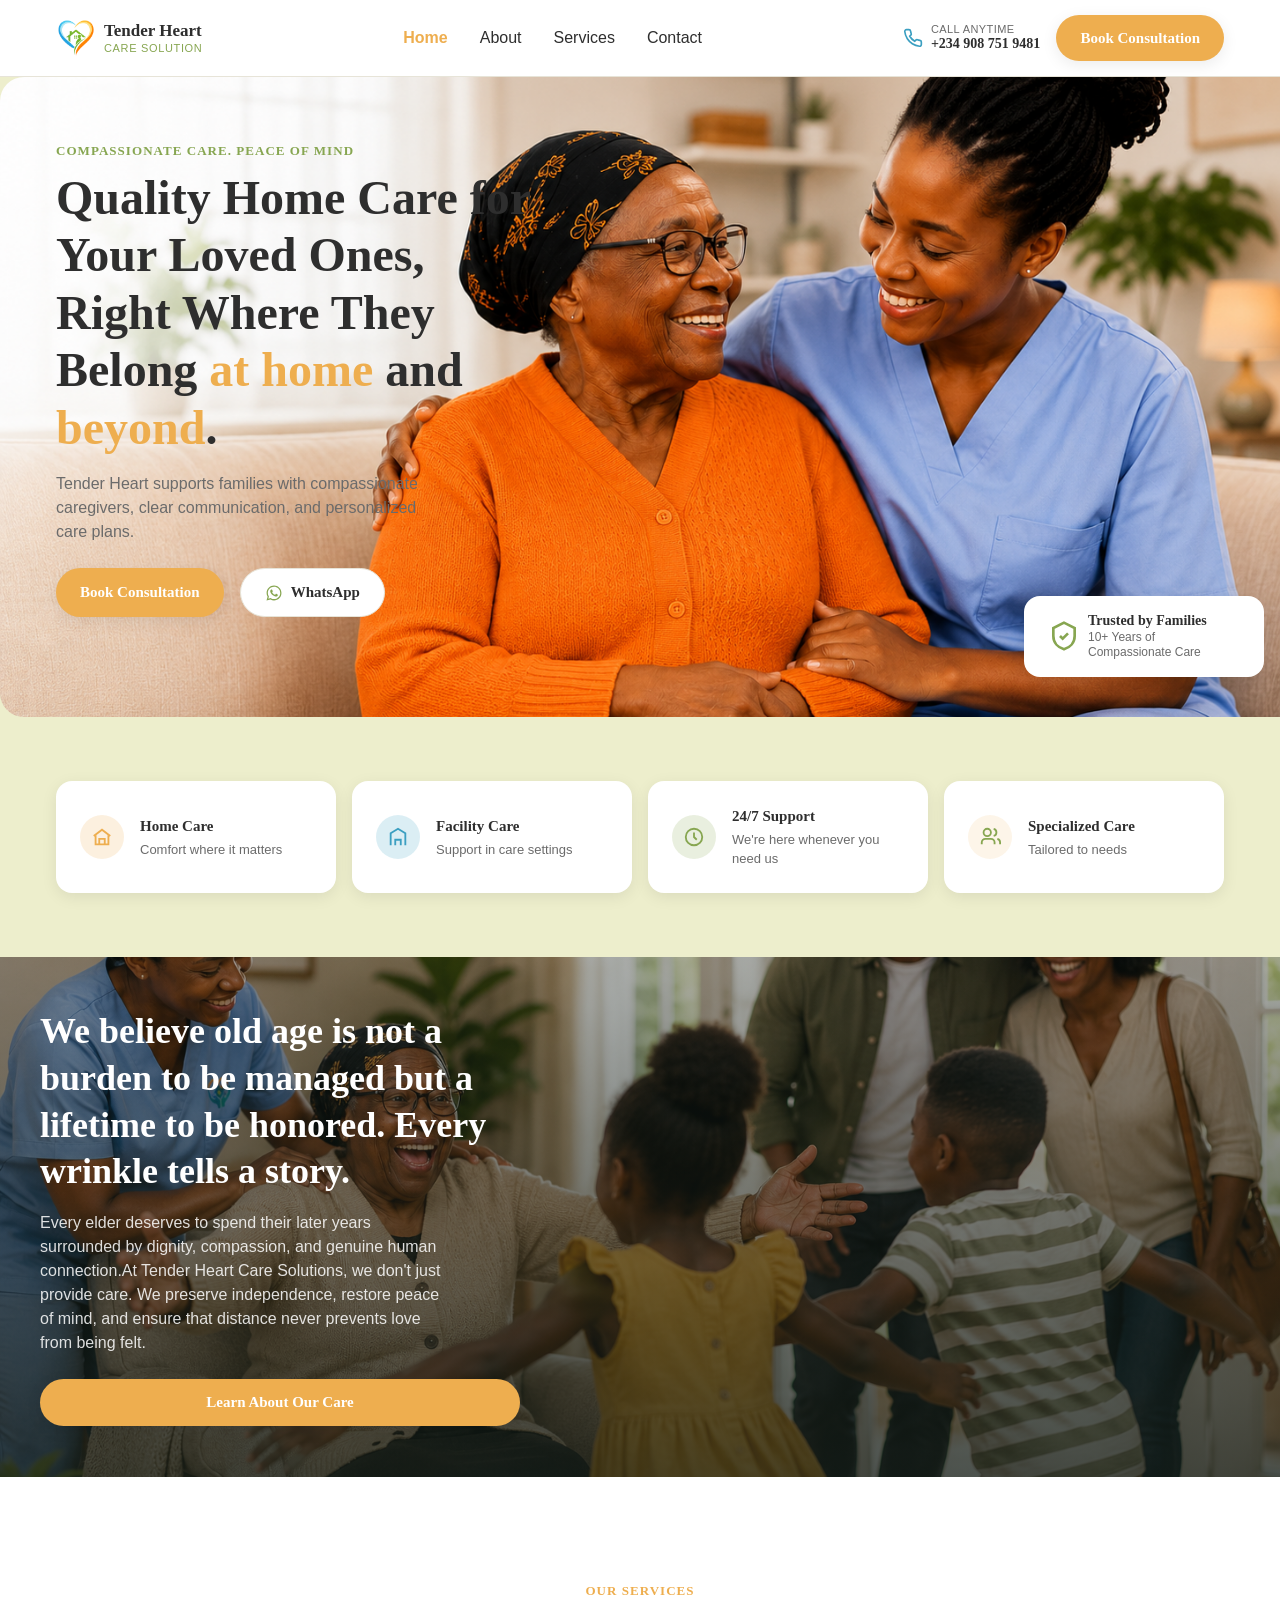
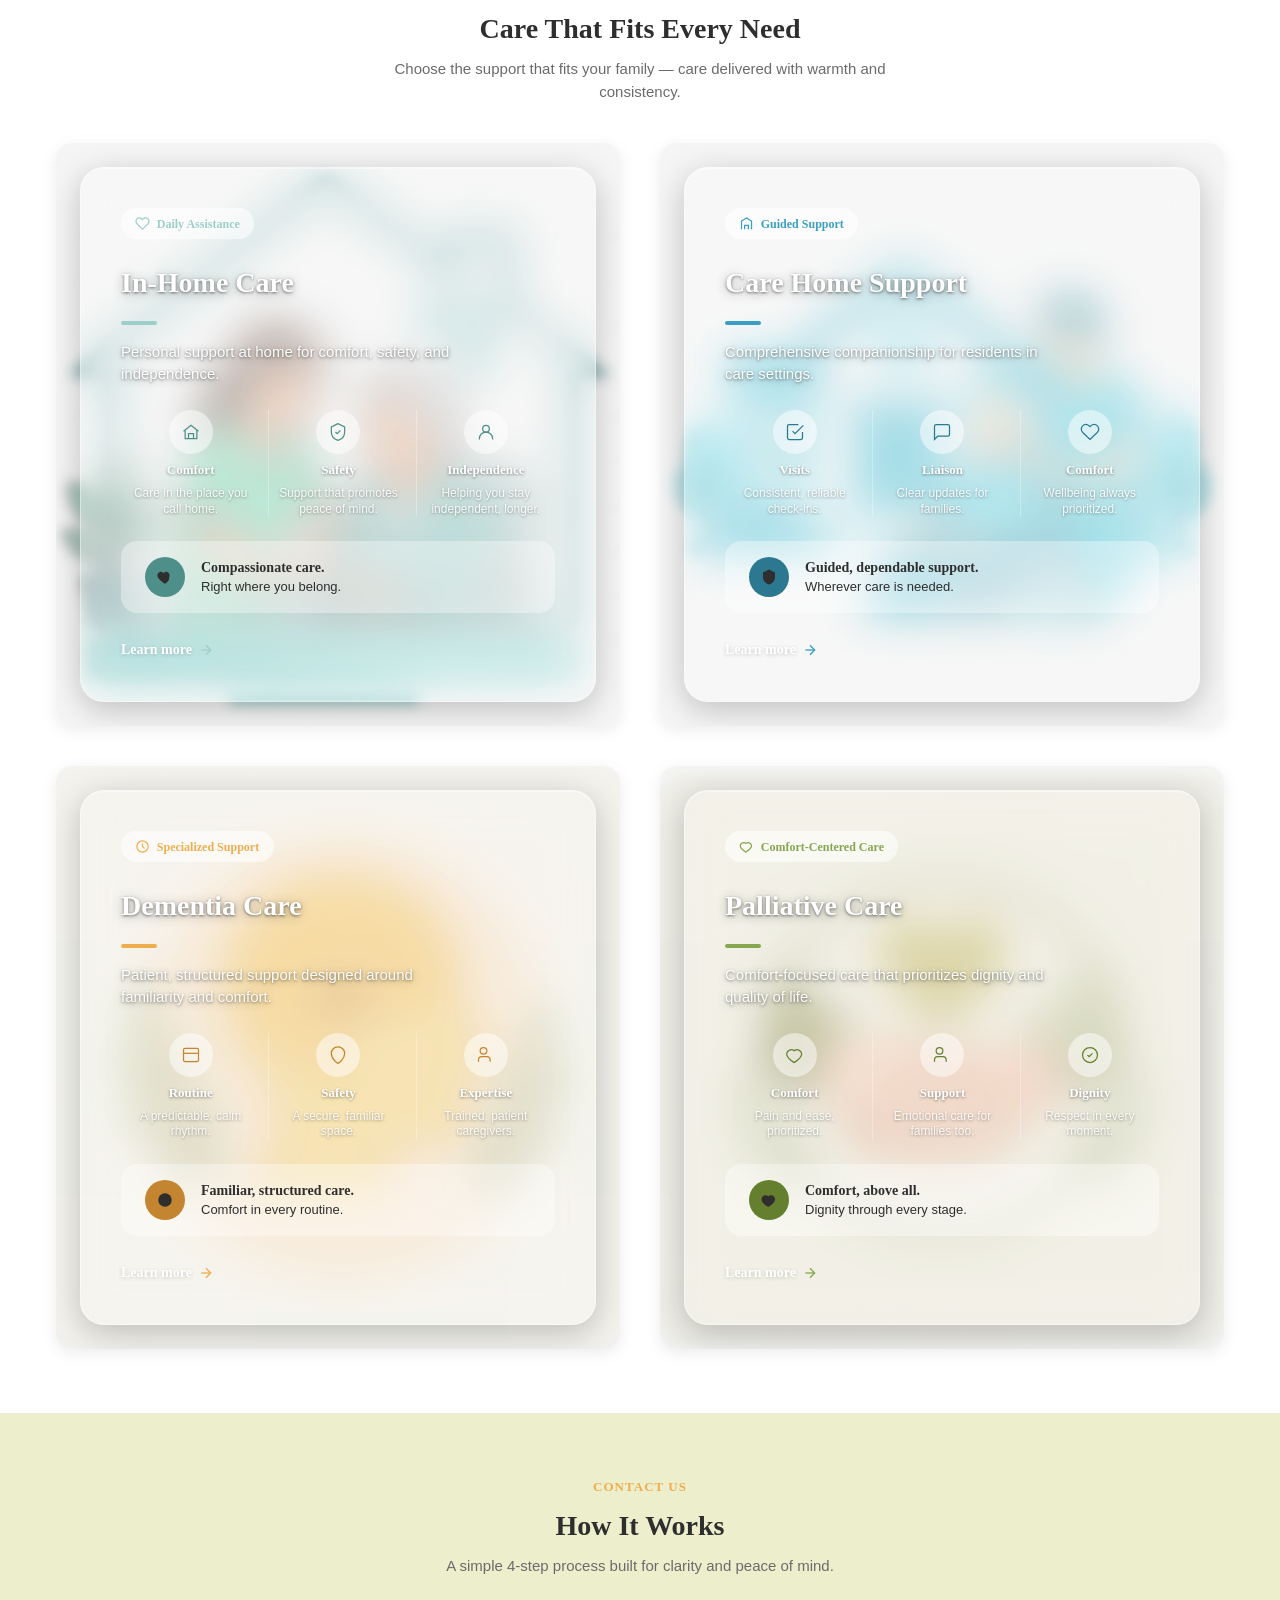
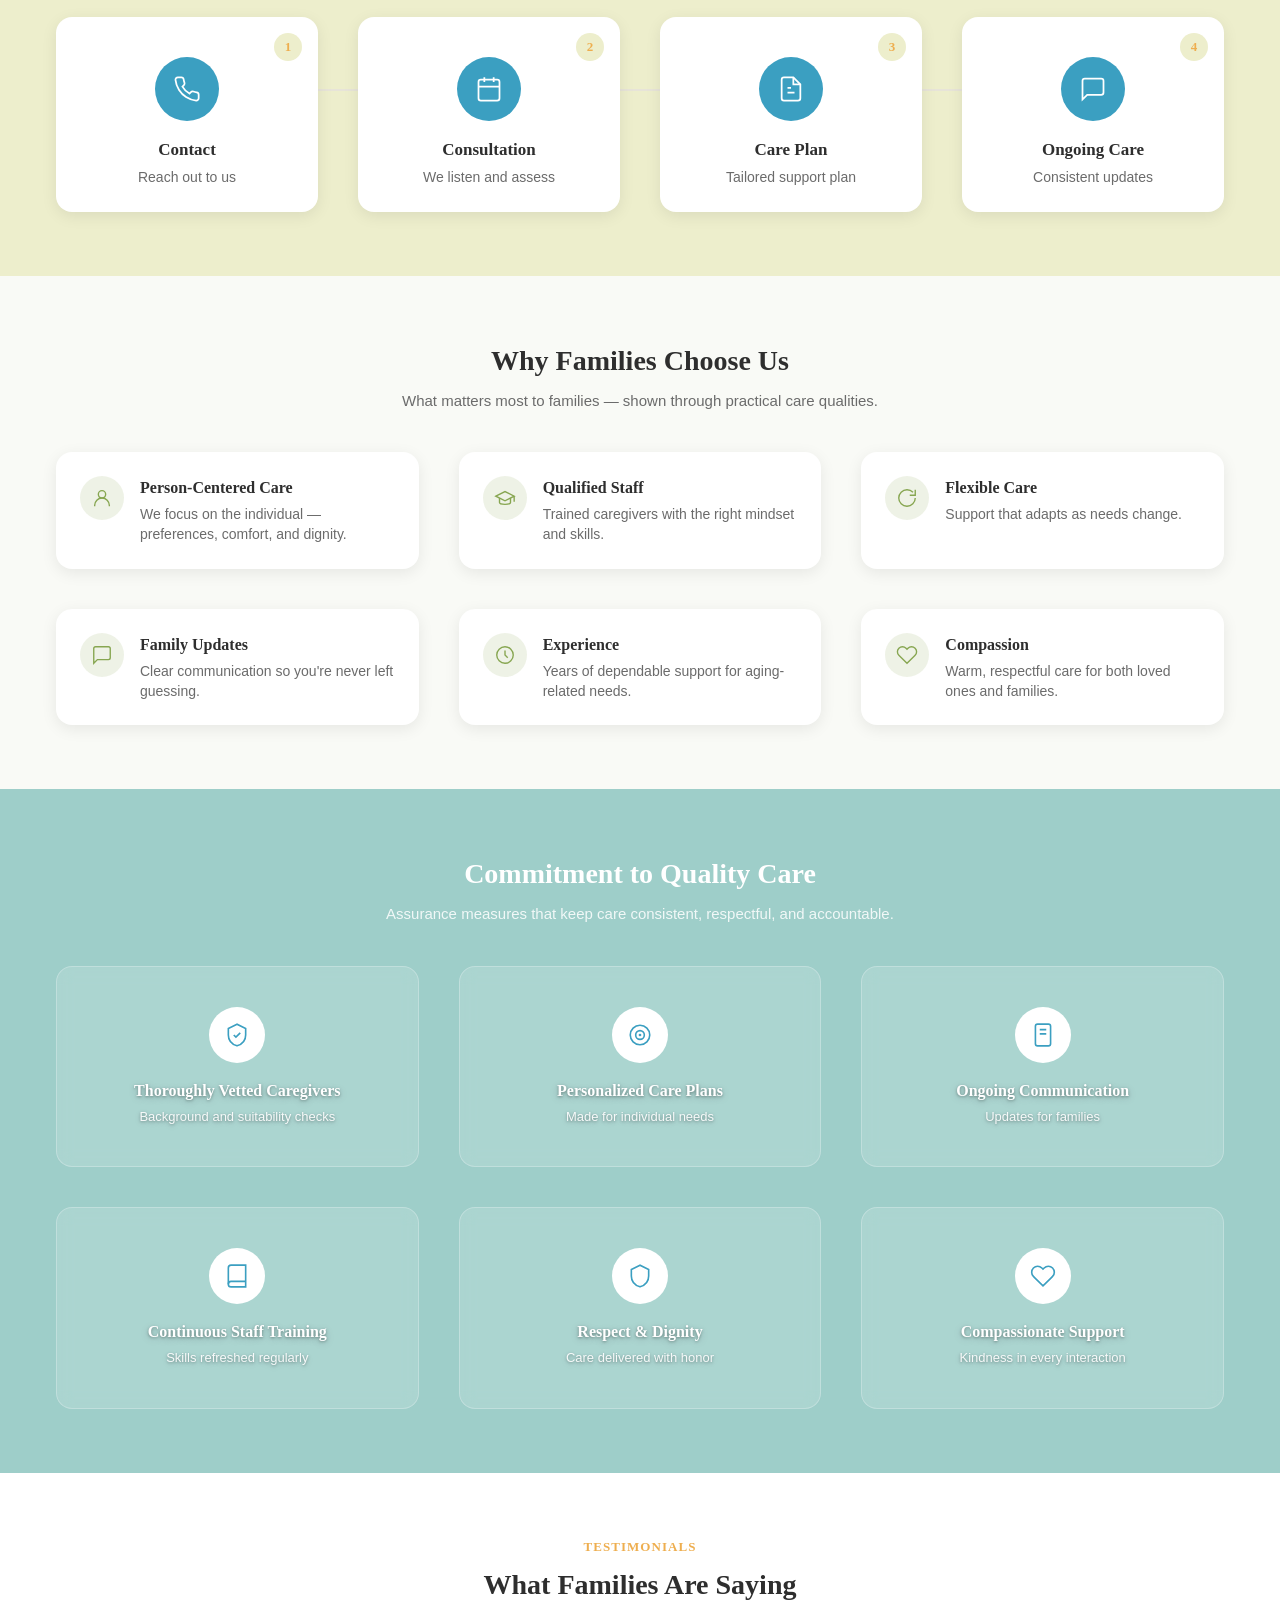
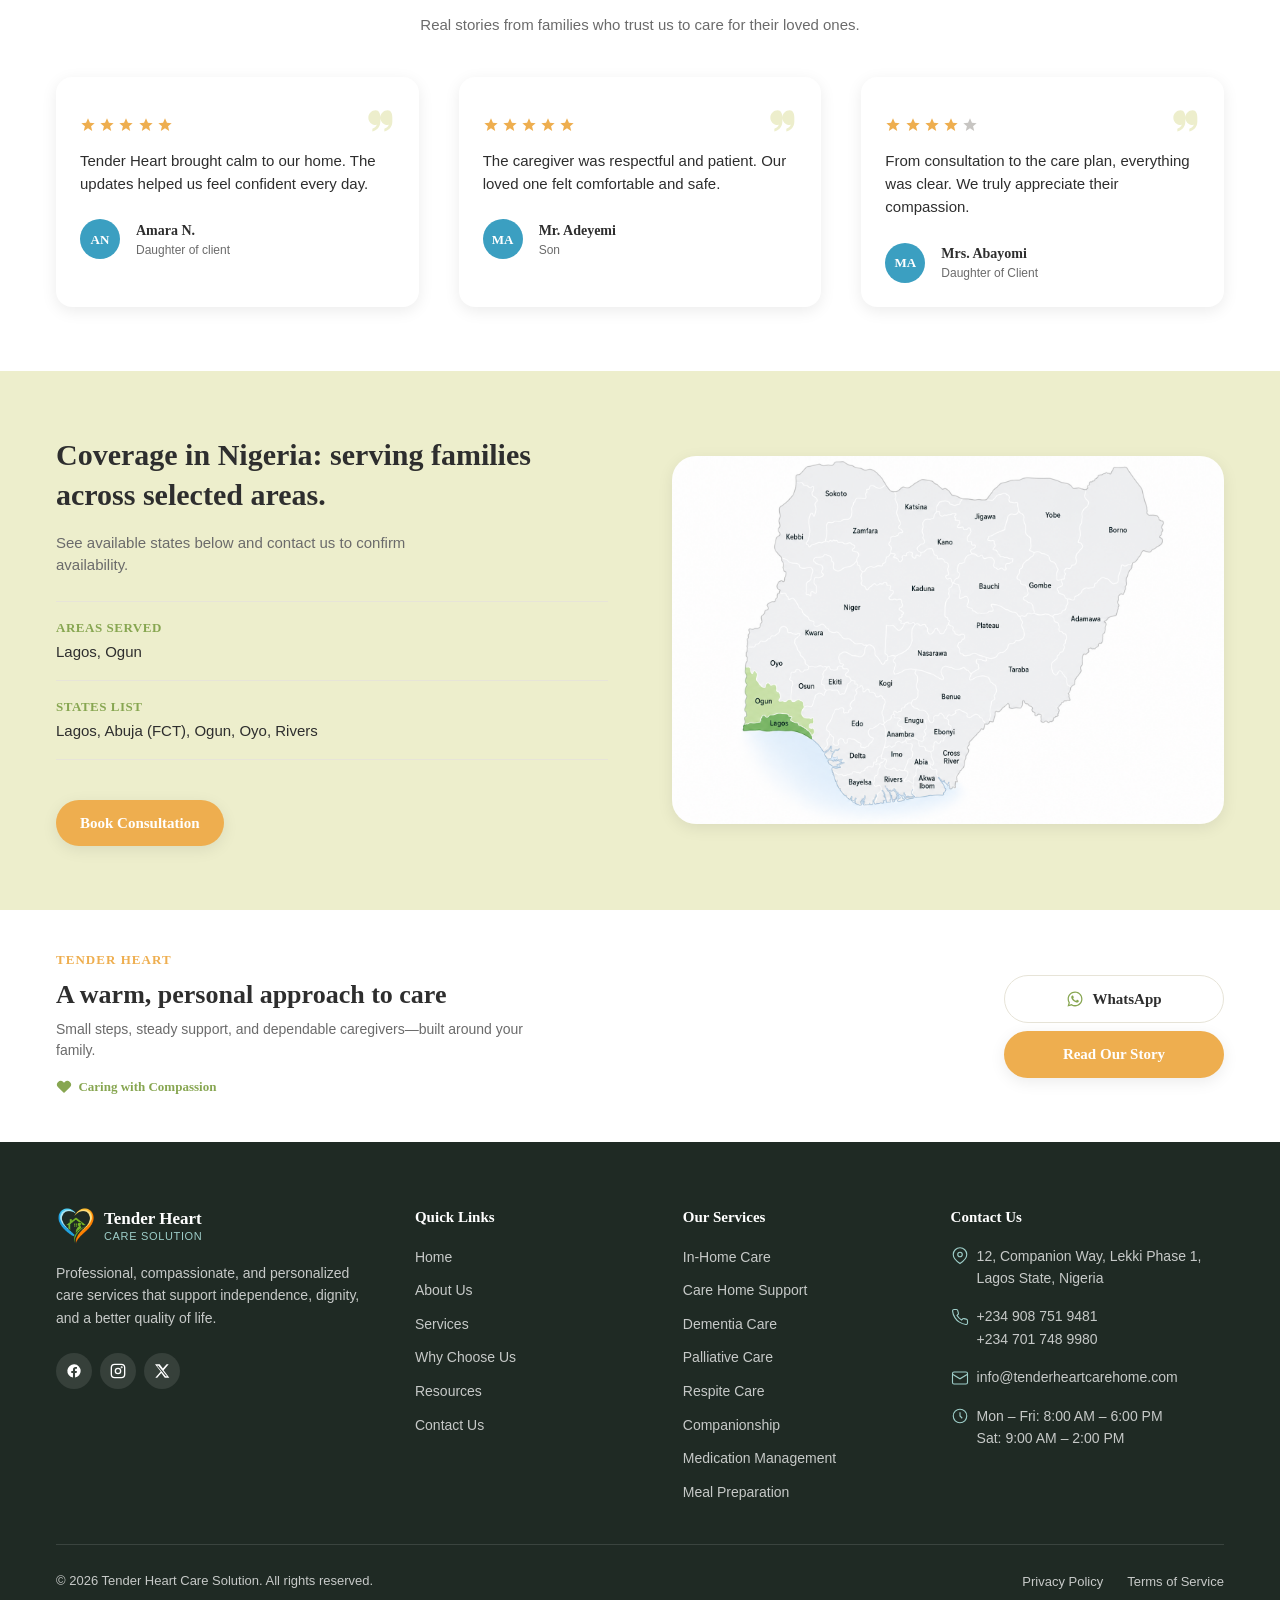
==== commit 0386c675: "updated contact details, seo and form" ====
--- a/index.html
+++ b/index.html
@@ -11,7 +11,13 @@
       name="description"
       content="Tender Heart Care Solution provides warm, professional home care, facility care, dementia support, and palliative care for families across Lagos, Ogun, Oyo, Rivers and Abuja."
     />
+
+    <!-- Canonical -->
+
+    <link rel="canonical" href="https://www.tenderheartcarehome.com/" />
+
     <!-- Open Graph -->
+    <meta property="og:site_name" content="Tender Heart Care Solution" />
     <meta
       property="og:title"
       content="Tender Heart Care Solution | Compassionate Home Care"
@@ -22,20 +28,149 @@
     />
     <meta property="og:type" content="website" />
     <meta property="og:image" content="assets/images/hero/og-cover.jpg" />
-    <meta property="og:url" content="https://www.tendercaresolution.com/" />
-
-    <link rel="icon" href="assets/images/logo/Small.png" />
+
+    <meta property="og:image:width" content="1200" />
+
+    <meta property="og:image:height" content="630" />
+
+    <meta
+      property="og:image:alt"
+      content="Tender Heart Care Solution - Compassionate Home Care"
+    />
+    <meta property="og:url" content="https://www.tenderheartcarehome.com/" />
+    <meta name="twitter:card" content="summary_large_image" />
+    <meta
+      name="twitter:title"
+      content="Tender Heart Care Solution | Compassionate Home Care in Nigeria"
+    />
+    <meta
+      name="twitter:description"
+      content="Quality home care for your loved ones, right where they belong."
+    />
+    <meta
+      name="twitter:image"
+      content="https://www.tenderheartcarehome.com/assets/images/hero/og-cover.jpg"
+    />
+
+    <script type="application/ld+json">
+      {
+        "@context": "https://schema.org",
+        "@type": "LocalBusiness",
+        "additionalType": "https://schema.org/HomeHealthCareService",
+        "@id": "https://www.tenderheartcarehome.com/#organization",
+        "name": "Tender Heart Care Solution",
+        "url": "https://www.tenderheartcarehome.com/",
+        "telephone": "+2349087519481",
+        "email": "info@tenderheartcarehome.com",
+        "logo": "https://www.tenderheartcarehome.com/assets/images/logo/logo.png",
+        "image": "https://www.tenderheartcarehome.com/assets/images/hero/og-cover.jpg",
+        "description": "Tender Heart Care Solution provides compassionate, professional home care, care facility support, dementia care, and palliative care for families across Lagos, Abuja (FCT), Ogun, Oyo, and Rivers, Nigeria.",
+        "address": {
+          "@type": "PostalAddress",
+          "streetAddress": "12, Companion Way, Lekki Phase 1",
+          "addressLocality": "Lagos",
+          "addressRegion": "Lagos State",
+          "addressCountry": "NG"
+        },
+        "areaServed": [
+          { "@type": "State", "name": "Lagos" },
+          { "@type": "State", "name": "Abuja (FCT)" },
+          { "@type": "State", "name": "Ogun" },
+          { "@type": "State", "name": "Oyo" },
+          { "@type": "State", "name": "Rivers" }
+        ],
+        "openingHoursSpecification": [
+          {
+            "@type": "OpeningHoursSpecification",
+            "dayOfWeek": [
+              "Monday",
+              "Tuesday",
+              "Wednesday",
+              "Thursday",
+              "Friday"
+            ],
+            "opens": "08:00",
+            "closes": "18:00"
+          },
+          {
+            "@type": "OpeningHoursSpecification",
+            "dayOfWeek": ["Saturday"],
+            "opens": "09:00",
+            "closes": "14:00"
+          }
+        ],
+        "contactPoint": [
+          {
+            "@type": "ContactPoint",
+            "contactType": "customer service",
+            "telephone": "+2349087519481",
+            "email": "info@tenderheartcarehome.com",
+            "areaServed": "NG",
+            "availableLanguage": ["English"]
+          }
+        ],
+        "hasOfferCatalog": {
+          "@type": "OfferCatalog",
+          "name": "Care Services",
+          "itemListElement": [
+            {
+              "@type": "Offer",
+              "itemOffered": {
+                "@type": "Service",
+                "name": "In-Home Care"
+              }
+            },
+            {
+              "@type": "Offer",
+              "itemOffered": {
+                "@type": "Service",
+                "name": "Care Facility Support"
+              }
+            },
+            {
+              "@type": "Offer",
+              "itemOffered": {
+                "@type": "Service",
+                "name": "Dementia Care"
+              }
+            },
+            {
+              "@type": "Offer",
+              "itemOffered": {
+                "@type": "Service",
+                "name": "Palliative Care"
+              }
+            }
+          ]
+        }
+      }
+    </script>
+
+    <!-- Favicons -->
+    <link rel="icon" href="assets/images/favicons/favicon.ico" sizes="any" />
+    <link
+      rel="icon"
+      type="image/png"
+      sizes="32x32"
+      href="assets/images/favicons/favicon-32x32.png"
+    />
+    <link
+      rel="icon"
+      type="image/png"
+      sizes="16x16"
+      href="assets/images/favicons/favicon-16x16.png"
+    />
+    <link
+      rel="apple-touch-icon"
+      sizes="180x180"
+      href="assets/images/favicons/apple-touch-icon.png"
+    />
+    <link rel="manifest" href="assets/images/favicons/site.webmanifest" />
+
+    <!-- Styles -->
     <link rel="stylesheet" href="assets/css/variables.css" />
     <link rel="stylesheet" href="assets/css/style.css" />
     <link rel="stylesheet" href="assets/css/responsive.css" />
-
-    <!-- index.html <head> — add Google Fonts, remove @font-face reliance -->
-    <!-- <link rel="preconnect" href="https://fonts.googleapis.com" />
-    <link rel="preconnect" href="https://fonts.gstatic.com" crossorigin />
-    <link
-      href="https://fonts.googleapis.com/css2?family=Inter:wght@400;500;600&family=Poppins:wght@600;700&display=swap"
-      rel="stylesheet"
-    /> -->
   </head>
   <body>
     <a class="skip-link" href="#main-content">Skip to main content</a>
@@ -77,7 +212,7 @@
         </nav>
 
         <div class="header-actions">
-          <a href="tel:+2348100011888" class="header-actions__phone">
+          <a href="tel:+2349087519481" class="header-actions__phone">
             <svg
               class="icon"
               viewBox="0 0 24 24"
@@ -92,7 +227,7 @@
             </svg>
             <span class="header-actions__phone-text">
               <small>Call Anytime</small>
-              +234 810 001 1888
+              +234 908 751 9481
             </span>
           </a>
 
@@ -115,12 +250,11 @@
     </header>
 
     <main id="main-content">
-      <!-- index.html — full hero section, restructured -->
       <section class="hero" aria-labelledby="hero-heading">
         <div class="hero__top">
           <div class="hero__media">
             <img
-              src="assets/images/hero/hero-main2.png"
+              src="assets/images/hero/hero.png"
               alt="A caregiver smiling warmly alongside an elderly woman at home"
               class="hero__image"
               width="800"
@@ -170,7 +304,7 @@
                   >Book Consultation</a
                 >
                 <a
-                  href="https://wa.me/2348100011888?text=Hello%20Tender%20Heart%20Care%20Solution"
+                  href="https://wa.me/+2349087519481?text=Hello%20Tender%20Heart%20Care%20Solution"
                   class="btn btn--outline"
                   target="_blank"
                   rel="noopener noreferrer"
@@ -303,12 +437,15 @@
         <div class="container">
           <div class="emotive__content">
             <h2 id="emotive-heading" class="emotive__title">
-              Caring for an aging loved one can be emotionally heavy.
+              We believe old age is not a burden to be managed but a lifetime to
+              be honored. Every wrinkle tells a story.
             </h2>
             <p class="emotive__desc">
-              Tender Heart understands the worry, fatigue, and uncertainty
-              families face then steps in with dependable support and respectful
-              care.
+              Every elder deserves to spend their later years surrounded by
+              dignity, compassion, and genuine human connection.At Tender Heart
+              Care Solutions, we don't just provide care. We preserve
+              independence, restore peace of mind, and ensure that distance
+              never prevents love from being felt.
             </p>
             <a href="about.html" class="btn btn--primary"
               >Learn About Our Care</a
@@ -316,6 +453,7 @@
           </div>
         </div>
       </section>
+
       <section class="services" aria-labelledby="services-heading">
         <div class="container">
           <div class="section-intro">
@@ -1477,7 +1615,7 @@
 
           <div class="cta-band__actions">
             <a
-              href="https://wa.me/2348100011888"
+              href="https://wa.me/+2349087519481?text=Hello%20Tender%20Heart%20Care%20Solution"
               class="btn btn--outline"
               target="_blank"
               rel="noopener noreferrer"
@@ -1645,7 +1783,7 @@
                     />
                   </svg>
                   <span>
-                    <a href="tel:+2348134567890">+234 813 456 7890</a><br />
+                    <a href="tel:+2349087519481">+234 908 751 9481</a><br />
                     <a href="tel:+2347017489980">+234 701 748 9980</a>
                   </span>
                 </li>
@@ -1662,12 +1800,12 @@
                     <path d="m2 7 10 6 10-6" />
                   </svg>
                   <span>
-                    <a href="mailto:info@tendercaresolution.com"
-                      >info@tendercaresolution.com</a
+                    <a href="mailto:info@tenderheartcarehome.com"
+                      >info@tenderheartcarehome.com</a
                     ><br />
-                    <a href="mailto:care@tendercaresolution.com"
-                      >care@tendercaresolution.com</a
-                    >
+                    <!-- <a href="mailto:care@tenderheartcarehome.com"
+                      >care@tenderheartcarehome.com</a
+                    > -->
                   </span>
                 </li>
                 <li>
--- a/assets/css/style.css
+++ b/assets/css/style.css
@@ -224,7 +224,7 @@
 }
 
 .header-actions__phone {
-  display: none; /* revealed on tablet+ in responsive.css */
+  display: none;
   align-items: center;
   gap: var(--space-xs);
   color: var(--color-text);
@@ -251,8 +251,6 @@
   text-transform: uppercase;
   letter-spacing: 0.04em;
 }
-
-/* assets/css/style.css — append below the header styles */
 
 /* ---------- Utility ---------- */
 .visually-hidden {
@@ -271,14 +269,12 @@
   color: var(--color-orange);
 }
 
-/* ---------- Card (reusable base component) ---------- */
 .card {
   background-color: var(--color-white);
   border-radius: var(--radius-md);
   box-shadow: var(--shadow-soft);
 }
 
-/* ---------- Button variants (extends .btn from header) ---------- */
 .btn--outline {
   background-color: var(--color-white);
   color: var(--color-text);
@@ -302,9 +298,6 @@
   /* background-color: #f9faf6; */
 }
 
-/* Top region: image + content only. This is the ONLY positioning
-   context for .hero__media — the feature strip lives outside it
-   entirely, so it can never overlap or "mix in". */
 .hero__top {
   position: relative;
   overflow: hidden;
@@ -316,10 +309,9 @@
   object-fit: cover;
   border-radius: 0 0 var(--radius-lg) var(--radius-lg);
 }
-/* assets/css/style.css — update .hero__media and .hero__badge */
 
 .hero__media {
-  position: relative; /* anchors the badge to the image itself, not .hero__top */
+  position: relative;
 }
 
 @keyframes badgeFloat {
@@ -407,9 +399,6 @@
   gap: var(--space-sm);
 }
 
-/* ---------- Feature strip ---------- */
-/* Lives in NORMAL document flow below .hero__top — no position rules
-   needed, so it can never be caught inside the image's overlay. */
 .feature-strip {
   display: grid;
   grid-template-columns: 1fr;
@@ -467,12 +456,10 @@
   margin: 0.15rem 0 0;
 }
 
-/* assets/css/style.css — append below the Feature strip block */
-
 /* ---------- Emotive section ---------- */
 .emotive {
   position: relative;
-  isolation: isolate; /* keeps stacking context self-contained */
+  isolation: isolate;
   background-color: var(--color-cream);
 }
 
@@ -523,12 +510,6 @@
   max-width: 46ch;
 }
 
-/* .emotive uses .btn .btn--primary from the shared component —
-   no new button styles needed */
-
-/* ---------- Section intro (reusable across sections) ---------- */
-/* assets/css/style.css — full Services section */
-
 /* ---------- Section intro (reusable across sections) ---------- */
 .section-intro {
   text-align: center;
@@ -560,7 +541,7 @@
 .services {
   padding-block: var(--space-xl);
   margin-top: var(--space-lg);
-  background-color: #ffffff; /* light cream background, not pure white me changes*/
+  background-color: #ffffff;
 }
 
 .service-grid {
@@ -569,14 +550,10 @@
   gap: var(--space-md);
 }
 
-/* Per-card accent colors — read by everything below */
-/* assets/css/style.css — add one new custom property per accent block,
-   right alongside the existing --card-accent / --card-accent-strong */
-
 .service-card--teal {
   --card-accent: var(--color-teal);
   --card-accent-strong: #4f8f89;
-  --card-tint-strong: #e4f3f1; /* solid, light teal-tinted background for hover */
+  --card-tint-strong: #e4f3f1;
 }
 .service-card--blue {
   --card-accent: var(--color-blue);
@@ -594,14 +571,12 @@
   --card-tint-strong: #eef3e5;
 }
 
-/* Card shell — owns its own radius/shadow, no white box underneath.
-   Sizes itself to .service-card__content since .service-card__media
-   is position:absolute and out of normal flow. */
 .service-card {
   position: relative;
   isolation: isolate;
   padding: 0;
   overflow: hidden;
+  min-width: 0;
   border-radius: var(--radius-md);
   box-shadow: var(--shadow-soft);
   display: flex;
@@ -624,7 +599,7 @@
   position: absolute;
   inset: 0;
   z-index: 0;
-  --media-opacity: 0.8; /* faint/textural resting state, not a full photo */
+  --media-opacity: 0.4;
 }
 .service-card__media img {
   width: 100%;
@@ -632,6 +607,8 @@
   object-fit: cover;
   object-position: center;
   opacity: var(--media-opacity, 1);
+  filter: blur(6px);
+  transform: scale(1.08);
   transition: opacity var(--transition-fast);
 }
 .service-card:hover .service-card__media img {
@@ -655,6 +632,7 @@
   position: relative;
   z-index: 1;
   width: calc(100% - (var(--space-md) * 2));
+  min-width: 0;
   margin: var(--space-md);
   padding: var(--space-md);
   border-radius: var(--radius-lg);
@@ -672,13 +650,6 @@
     border-color 0.25s ease;
 }
 
-/* assets/css/style.css — add these hover overrides, placed right after
-   the existing .service-card:hover .service-card__content rule */
-
-/* On hover: panel becomes more opaque and takes on the card's own
-   accent tint (not just white), and all text switches to a dark,
-   high-contrast color instead of white — this is what actually
-   fixes the legibility problem, not just brightening the glass. */
 .service-card:hover .service-card__content {
   background-color: var(--card-tint-strong);
   border-color: var(--card-accent);
@@ -690,15 +661,13 @@
 .service-card:hover .service-card__feature-desc,
 .service-card:hover .service-card__link {
   color: var(--color-text);
-  text-shadow: none; /* no longer needed on a solid, opaque background */
+  text-shadow: none;
 }
 
 .service-card:hover .service-card__link svg {
   color: var(--card-accent-strong);
 }
 
-/* Badge and feature icons get a stronger, more saturated tint on
-   hover too, instead of the flat white pill they use at rest */
 .service-card:hover .service-card__badge {
   background-color: var(--color-white);
   color: var(--card-accent-strong);
@@ -710,7 +679,6 @@
   border-left-color: var(--card-accent);
 }
 
-/* Highlight bar becomes fully solid on hover for max contrast */
 .service-card:hover .service-card__highlight {
   background-color: var(--color-white);
 }
@@ -747,6 +715,8 @@
   font-size: 1.5rem;
   font-weight: 700;
   color: var(--color-white);
+  min-width: 0;
+  overflow-wrap: break-word;
   text-shadow:
     0 1px 3px rgba(0, 0, 0, 0.5),
     0 2px 12px rgba(0, 0, 0, 0.3);
@@ -775,7 +745,6 @@
   object-fit: cover;
 }
 
-/* Reveal on hover AND keyboard focus-within (e.g. tabbing to Learn more) */
 .service-card:hover .service-card__thumb,
 .service-card:focus-within .service-card__thumb {
   opacity: 1;
@@ -803,7 +772,7 @@
 
 .service-card__features {
   display: grid;
-  grid-template-columns: repeat(3, 1fr);
+  grid-template-columns: repeat(3, minmax(0, 1fr));
   gap: var(--space-xs);
   margin-bottom: var(--space-md);
 }
@@ -931,8 +900,6 @@
   animation: learnMoreBlink 1.4s ease-in-out infinite;
 }
 
-/* But don't blink while the link itself is focused — keep it
-   fully visible and steady so a keyboard user can read/click it */
 .service-card__link:focus-visible {
   animation: none;
   opacity: 1;
@@ -957,10 +924,6 @@
     text-shadow 0.25s ease;
 }
 
-/* assets/css/style.css — add at the end of the Services block */
-
-/* Devices without real hover (touchscreens): apply the "hovered" look
-   by default, since there's no hover gesture to trigger it. */
 @media (hover: none) and (pointer: coarse) {
   .service-card__media img {
     opacity: 0;
@@ -1000,8 +963,7 @@
     opacity: 1;
     transform: scale(1);
   }
-  /* No blink on touch devices — it would just be permanently
-     mid-animation with nothing to "trigger" it meaningfully */
+
   .service-card__link {
     animation: none;
     opacity: 1;
@@ -1038,8 +1000,6 @@
   transform: translateY(-7px) rotate(-45deg);
 }
 
-/* assets/css/style.css — append below the Services section block */
-
 /* ---------- How It Works ---------- */
 .how-it-works {
   padding-block: var(--space-xl);
@@ -1053,7 +1013,7 @@
   list-style: none;
   margin: 0;
   padding: 0;
-  counter-reset: none; /* using explicit .step__number instead of ::marker */
+  counter-reset: none;
 }
 
 .step {
@@ -1120,16 +1080,12 @@
   margin: 0;
 }
 
-/* assets/css/style.css — append below the How It Works block */
-
 /* ---------- Why Families Choose Us ---------- */
 .why-us {
   padding-block: var(--space-xl);
   background-color: #f9faf6;
   /* background-color: var(--color-cream); */
 }
-
-/* assets/css/style.css — append below the Why Us block */
 
 /* ---------- Float-in scroll animation ---------- */
 [data-animate="float-in"] {
@@ -1145,25 +1101,36 @@
   transform: translateY(0);
 }
 
-/* Stagger: each card in the grid animates slightly after the previous
-   one, using CSS nth-child delays so no JS timing logic is needed */
-.why-grid .why-item:nth-child(1) {
+[data-animate="float-in"]:nth-child(1) {
   transition-delay: 0s;
 }
-.why-grid .why-item:nth-child(2) {
+
+[data-animate="float-in"]:nth-child(2) {
   transition-delay: 0.08s;
 }
-.why-grid .why-item:nth-child(3) {
+
+[data-animate="float-in"]:nth-child(3) {
   transition-delay: 0.16s;
 }
-.why-grid .why-item:nth-child(4) {
+
+[data-animate="float-in"]:nth-child(4) {
   transition-delay: 0.24s;
 }
-.why-grid .why-item:nth-child(5) {
+
+[data-animate="float-in"]:nth-child(5) {
   transition-delay: 0.32s;
 }
-.why-grid .why-item:nth-child(6) {
+
+[data-animate="float-in"]:nth-child(6) {
   transition-delay: 0.4s;
+}
+
+[data-animate="float-in"]:nth-child(7) {
+  transition-delay: 0.48s;
+}
+
+[data-animate="float-in"]:nth-child(8) {
+  transition-delay: 0.56s;
 }
 
 /* Respect reduced-motion: skip the animation, show content immediately */
@@ -1230,16 +1197,12 @@
   line-height: 1.45;
 }
 
-/* assets/css/style.css — append below the Why Us block */
-
 /* ---------- Commitment to Quality Care ---------- */
 .quality {
   padding-block: var(--space-xl);
   background-color: var(--color-teal);
 }
 
-/* On-dark variant of the shared section-intro component —
-   only overrides text color, structure stays identical */
 .section-intro--on-dark .section-intro__title {
   color: var(--color-white);
 }
@@ -1255,8 +1218,6 @@
   margin: 0;
   padding: 0;
 }
-
-/* assets/css/style.css — update .quality-item, add the swipe pseudo-element */
 
 .quality-item {
   position: relative;
@@ -1280,8 +1241,6 @@
   background-color: rgba(255, 255, 255, 0.22);
 }
 
-/* The shine itself: a diagonal light band, parked off-canvas to the
-   left at rest, swept across to the right on hover. */
 .quality-item::after {
   content: "";
   position: absolute;
@@ -1367,7 +1326,6 @@
     0 1px 4px rgba(0, 0, 0, 0.45),
     0 2px 8px rgba(0, 0, 0, 0.25);
 }
-/* assets/css/style.css — append below the Quality Care block */
 
 /* ---------- Testimonials ---------- */
 .testimonials {
@@ -1466,8 +1424,6 @@
   color: var(--color-text-muted);
 }
 
-/* assets/css/style.css — append below the Testimonials block */
-
 /* ---------- Coverage ---------- */
 .coverage {
   padding-block: var(--space-xl);
@@ -1531,8 +1487,6 @@
   display: block;
 }
 
-/* assets/css/style.css — replace the entire previous .cta-band block */
-
 /* ---------- CTA Band ---------- */
 .cta-band {
   padding-block: var(
@@ -1597,8 +1551,6 @@
   width: 100%;
   justify-content: center;
 }
-
-/* assets/css/style.css — append at the end of the file */
 
 /* ---------- Site Footer ---------- */
 .site-footer {
@@ -1747,8 +1699,6 @@
   color: var(--color-orange);
 }
 
-/* assets/css/style.css — append: Breadcrumb + Page Hero components */
-
 .breadcrumb {
   margin-bottom: var(--space-sm);
 }
@@ -1822,10 +1772,7 @@
   object-fit: cover;
 }
 
-/* Services section 2 */
-/* assets/css/style.css — append: Badge Pill, Service Detail, Info Card, Tag components */
-
-/* ---------- Badge Pill (reusable — image overlay labels, section tags) ---------- */
+/* ---------- Badge Pill ---------- */
 .badge-pill {
   display: inline-flex;
   align-items: center;
@@ -1991,37 +1938,20 @@
   padding: 0.3rem 0.7rem;
 }
 
-/* assets/css/style.css — append: Service Detail background variant + badge color variant */
-
-/* Tinted background variant — alternates with the default white/cream
-   background so consecutive .service-detail sections read as distinct */
 .service-detail--tinted {
-  background-color: rgba(
-    158,
-    206,
-    201,
-    0.18
-  ); /* soft teal tint, not a
-    full solid fill — keeps text/card contrast identical to the default
-    variant, no separate text-color rules needed */
-}
-
-/* Badge Pill color variant — same structure as the default (olive),
-   just swaps the accent color for sections themed around --color-blue */
+  background-color: rgba(158, 206, 201, 0.18);
+}
+
 .badge-pill--blue {
   color: var(--color-blue);
   background-color: rgba(59, 159, 193, 0.14);
 }
 
-/* assets/css/style.css — append: Specialized Care section + Specialty Card component */
-
 /* ---------- Specialized Care ---------- */
 .specialized-care {
   padding-block: var(--space-xl);
 }
 
-/* .section-intro's built-in actions slot — reuses .service-detail__actions
-   directly rather than inventing a new button-row class */
 .section-intro .service-detail__actions {
   justify-content: center;
   margin-bottom: 0;
@@ -2036,9 +1966,6 @@
   padding: 0;
 }
 
-/* ---------- Specialty Card (new — image + bottom text overlay) ---------- */
-/* Same gradient-scrim technique already used on the homepage's .emotive
-   section, applied here at card scale rather than full-section scale. */
 .specialty-card {
   position: relative;
   isolation: isolate;
@@ -2098,8 +2025,6 @@
   max-width: 40ch;
 }
 
-/* assets/css/style.css — append: Care Process section + Process Visual component */
-
 /* ---------- Care Planning Process ---------- */
 /* .care-process {
   padding-block: var(--space-xl);
@@ -2145,8 +2070,6 @@
   font-size: 0.75rem;
 } */
 
-/* assets/css/style.css — append: FAQ component */
-
 /* ---------- FAQ ---------- */
 .faq {
   padding-block: var(--space-xl);
@@ -2213,9 +2136,7 @@
 
 .faq-item__answer {
   padding-top: var(--space-sm);
-  padding-left: calc(
-    36px + var(--space-sm)
-  ); /* aligns with the question text, not the icon */
+  padding-left: calc(36px + var(--space-sm));
 }
 .faq-item__answer p {
   font-size: 0.875rem;
@@ -2232,12 +2153,8 @@
   margin: var(--space-lg) 0 0;
 }
 
-/* assets/css/style.css — append: Page Hero color variant + Breadcrumb dark variant */
-
 /* ---------- Page Hero: olive variant ---------- */
-/* Same structure/layout as .page-hero (used on Services), just a solid
-   brand-color fill instead of cream, with light text — same "on-dark"
-   contrast pattern already proven on the homepage's Quality Care section. */
+
 .page-hero--olive {
   background-color: var(--color-olive);
 }
@@ -2249,10 +2166,7 @@
   color: rgba(255, 255, 255, 0.9);
 }
 .page-hero--olive .page-hero__media img {
-  box-shadow: none; /* the section's own solid background already gives
-    the image enough separation; a shadow here would look muddy against
-    a flat color fill rather than the cream/white backgrounds it was
-    originally designed for */
+  box-shadow: none;
 }
 
 /* ---------- Breadcrumb: on-dark variant ---------- */
@@ -2273,19 +2187,13 @@
   color: rgba(255, 255, 255, 0.4);
 }
 
-/* assets/css/style.css — append: new .value-card / .value-grid components */
-
 /* ---------- Values Section ---------- */
 .values {
   padding-block: var(--space-xl);
 }
 
 /* ---------- Value Card ---------- */
-/* New, reusable component: icon + title + short italic eyebrow + desc,
-   centered, flat (no shadow/border) — deliberately calmer than
-   .why-item or .quality-item, since this content reads as editorial/
-   principle-driven rather than conversion-focused. Reused for Mission/
-   Vision/Values, Our Approach to Care, and Why Families Trust Us. */
+
 .value-grid {
   display: grid;
   grid-template-columns: 1fr;
@@ -2336,20 +2244,10 @@
   margin: 0 auto;
 }
 
-/* assets/css/style.css — append: Approach section wrapper only.
-   .value-card / .value-grid / .value-grid--cols-3 all already exist —
-   this section reuses them with zero modification. */
-
 .approach {
   padding-block: var(--space-xl);
-  background-color: var(
-    --color-cream
-  ); /* alternates background with
-    the sections above/below, same rhythm pattern already used on the
-    homepage (white → cream → white → teal...) */
-}
-
-/* assets/css/style.css — append: Credentials section + new Stat Card component */
+  background-color: var(--color-cream);
+}
 
 /* ---------- Credentials ---------- */
 .credentials {
@@ -2390,13 +2288,8 @@
   line-height: 1.4;
 }
 
-/* assets/css/style.css — append: one small addition for the inline email row */
-
 /* ---------- Page Hero: inline contact line (new, tiny, reusable) ---------- */
-/* A single small addition to .page-hero — not a new component, just an
-   optional inline row for a linked contact detail sitting between the
-   description and the action buttons. Uses .icon sizing already
-   established by the header's phone icon. */
+
 .page-hero__email {
   display: flex;
   align-items: center;
@@ -2421,8 +2314,6 @@
   color: var(--color-orange);
 }
 
-/* assets/css/style.css — append: new .contact-method component */
-
 /* ---------- Contact Options ---------- */
 .contact-options {
   padding-block: var(--space-xl);
@@ -2439,9 +2330,7 @@
 }
 
 /* ---------- Contact Method (new) ---------- */
-/* Reuses the icon-circle sizing/color pattern already established by
-   .value-card__icon, but adds a distinct "value" slot — a real,
-   visually prominent link — which .value-card has no equivalent for. */
+
 .contact-method {
   text-align: center;
 }
@@ -2489,17 +2378,11 @@
   text-decoration: underline;
 }
 
-/* assets/css/style.css — append: Consultation section wrapper + new Form Field system */
-
 /* ---------- Consultation ---------- */
 .consultation {
   padding-block: var(--space-xl);
 }
 
-/* .service-detail__inner and .service-detail__content are reused
-   directly (see explanation below) — only this small flex-basis rule
-   is new, giving the form column the same proportion .service-detail__
-   media normally takes. */
 .consultation-form-wrap {
   flex: 1;
 }
@@ -2542,15 +2425,17 @@
   color: var(--color-text-muted);
 }
 
-/* Custom, more visible focus ring for form fields specifically —
-   replaces the global outline here rather than stacking both, since
-   two competing focus indicators on a small input looks noisy. Still
-   meets the "visible focus indicator" requirement on its own. */
 .form-field__input:focus-visible {
   outline: 2px solid transparent;
   outline-offset: 2px;
   border-color: var(--color-blue);
   box-shadow: 0 0 0 3px rgba(59, 159, 193, 0.18);
+}
+
+@media (forced-colors: active) {
+  .form-field__input:focus-visible {
+    box-shadow: none;
+  }
 }
 
 .form-field__select {
@@ -2573,15 +2458,65 @@
   margin: 0;
 }
 
-/* assets/css/style.css — append: generic tint utility + section padding */
-
 .coverage-areas {
   padding-block: var(--space-xl);
 }
 
-/* ---------- Generic tint utility (new — replaces the need for
-   block-specific tint modifiers like .service-detail--tinted going
-   forward) ---------- */
 .section--tinted-teal {
   background-color: rgba(158, 206, 201, 0.18);
 }
+
+/* ---------- Confirmation (new — thank-you / success state) ---------- */
+.confirmation {
+  padding-block: calc(var(--space-xl) * 1.5);
+  background-color: var(--color-cream);
+}
+
+.confirmation__inner {
+  max-width: 560px;
+  margin-inline: auto;
+  text-align: center;
+}
+
+.confirmation__icon {
+  display: flex;
+  align-items: center;
+  justify-content: center;
+  width: 72px;
+  height: 72px;
+  border-radius: var(--radius-full);
+  background-color: var(--color-olive);
+  color: var(--color-white);
+  margin: 0 auto var(--space-md);
+  box-shadow: var(--shadow-soft);
+}
+.confirmation__icon svg {
+  width: 34px;
+  height: 34px;
+}
+
+.confirmation__title {
+  font-size: 2rem;
+  font-weight: 700;
+  margin: 0 0 var(--space-sm);
+}
+
+.confirmation__desc {
+  font-size: 1.0625rem;
+  color: var(--color-text);
+  line-height: 1.6;
+  margin: 0 0 var(--space-sm);
+}
+
+.confirmation__note {
+  font-size: 0.9375rem;
+  color: var(--color-text-muted);
+  margin: 0 0 var(--space-lg);
+}
+
+.confirmation__actions {
+  display: flex;
+  flex-wrap: wrap;
+  justify-content: center;
+  gap: var(--space-sm);
+}
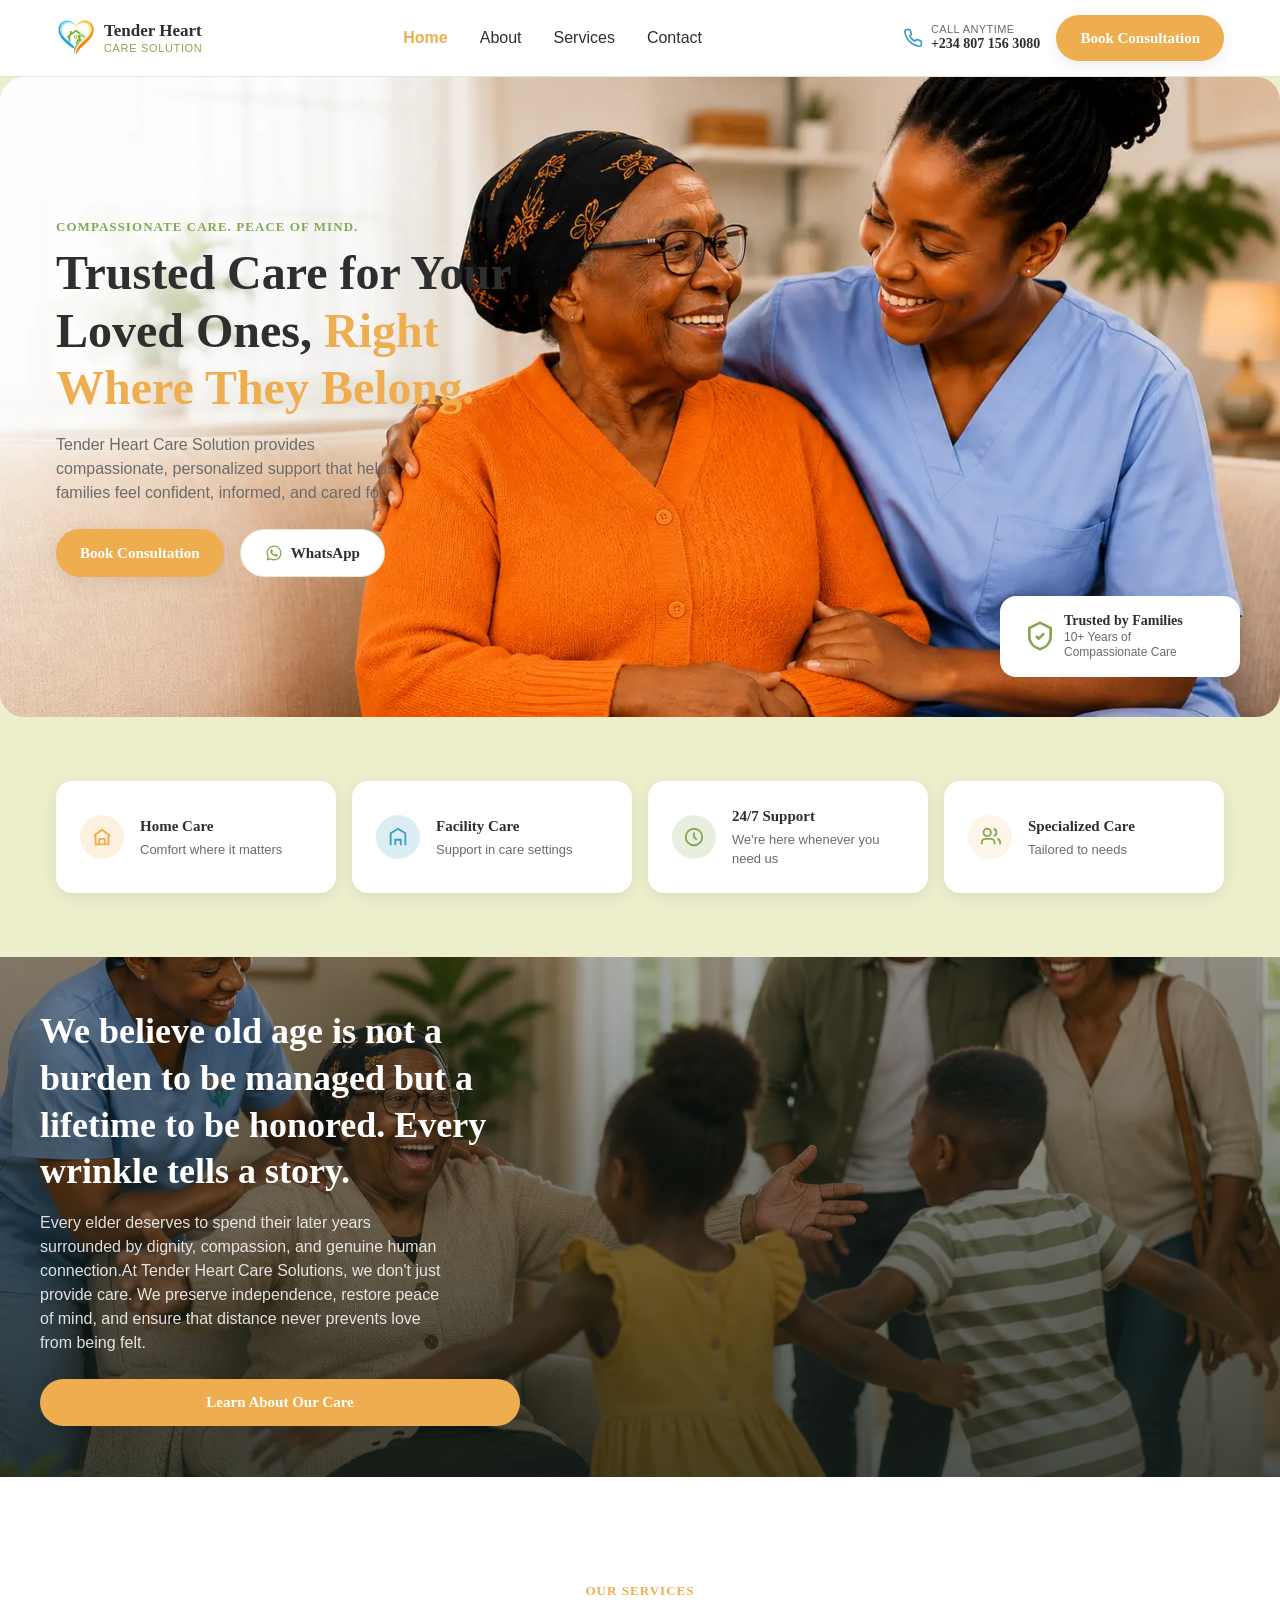
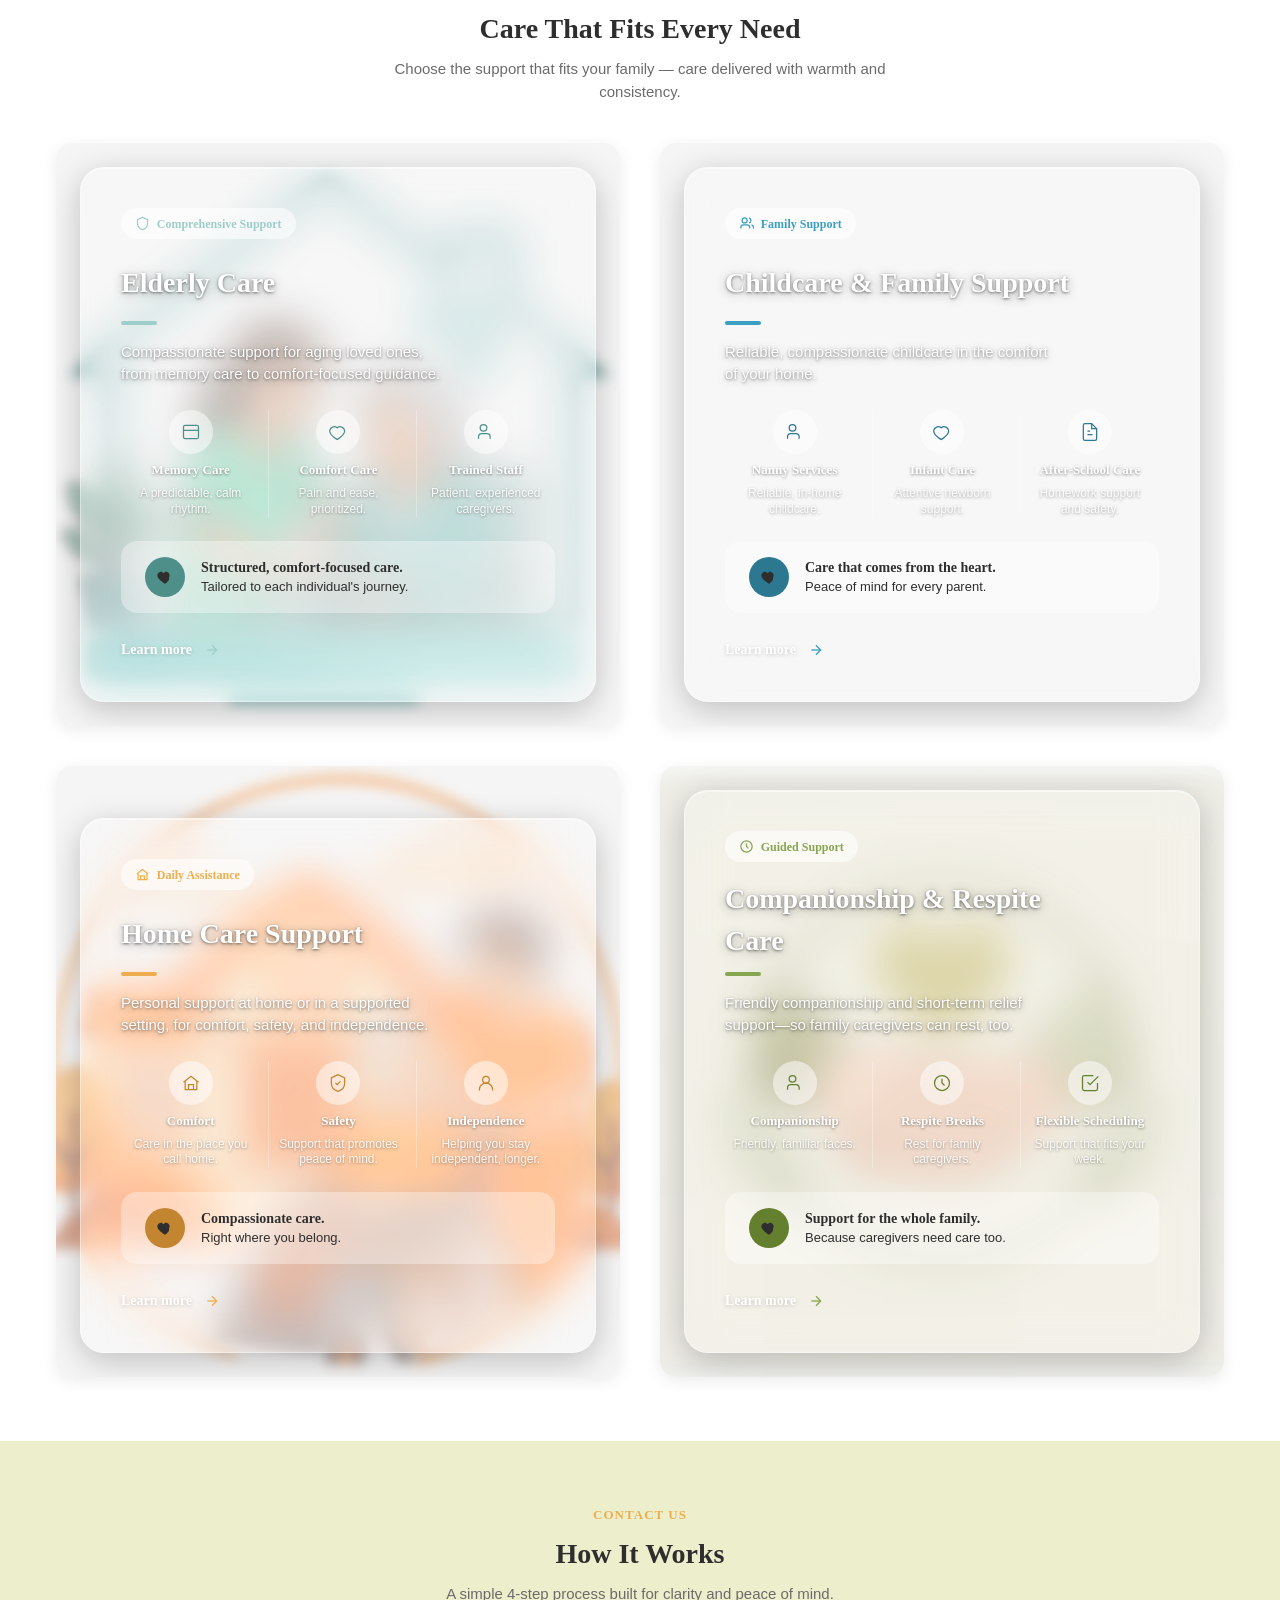
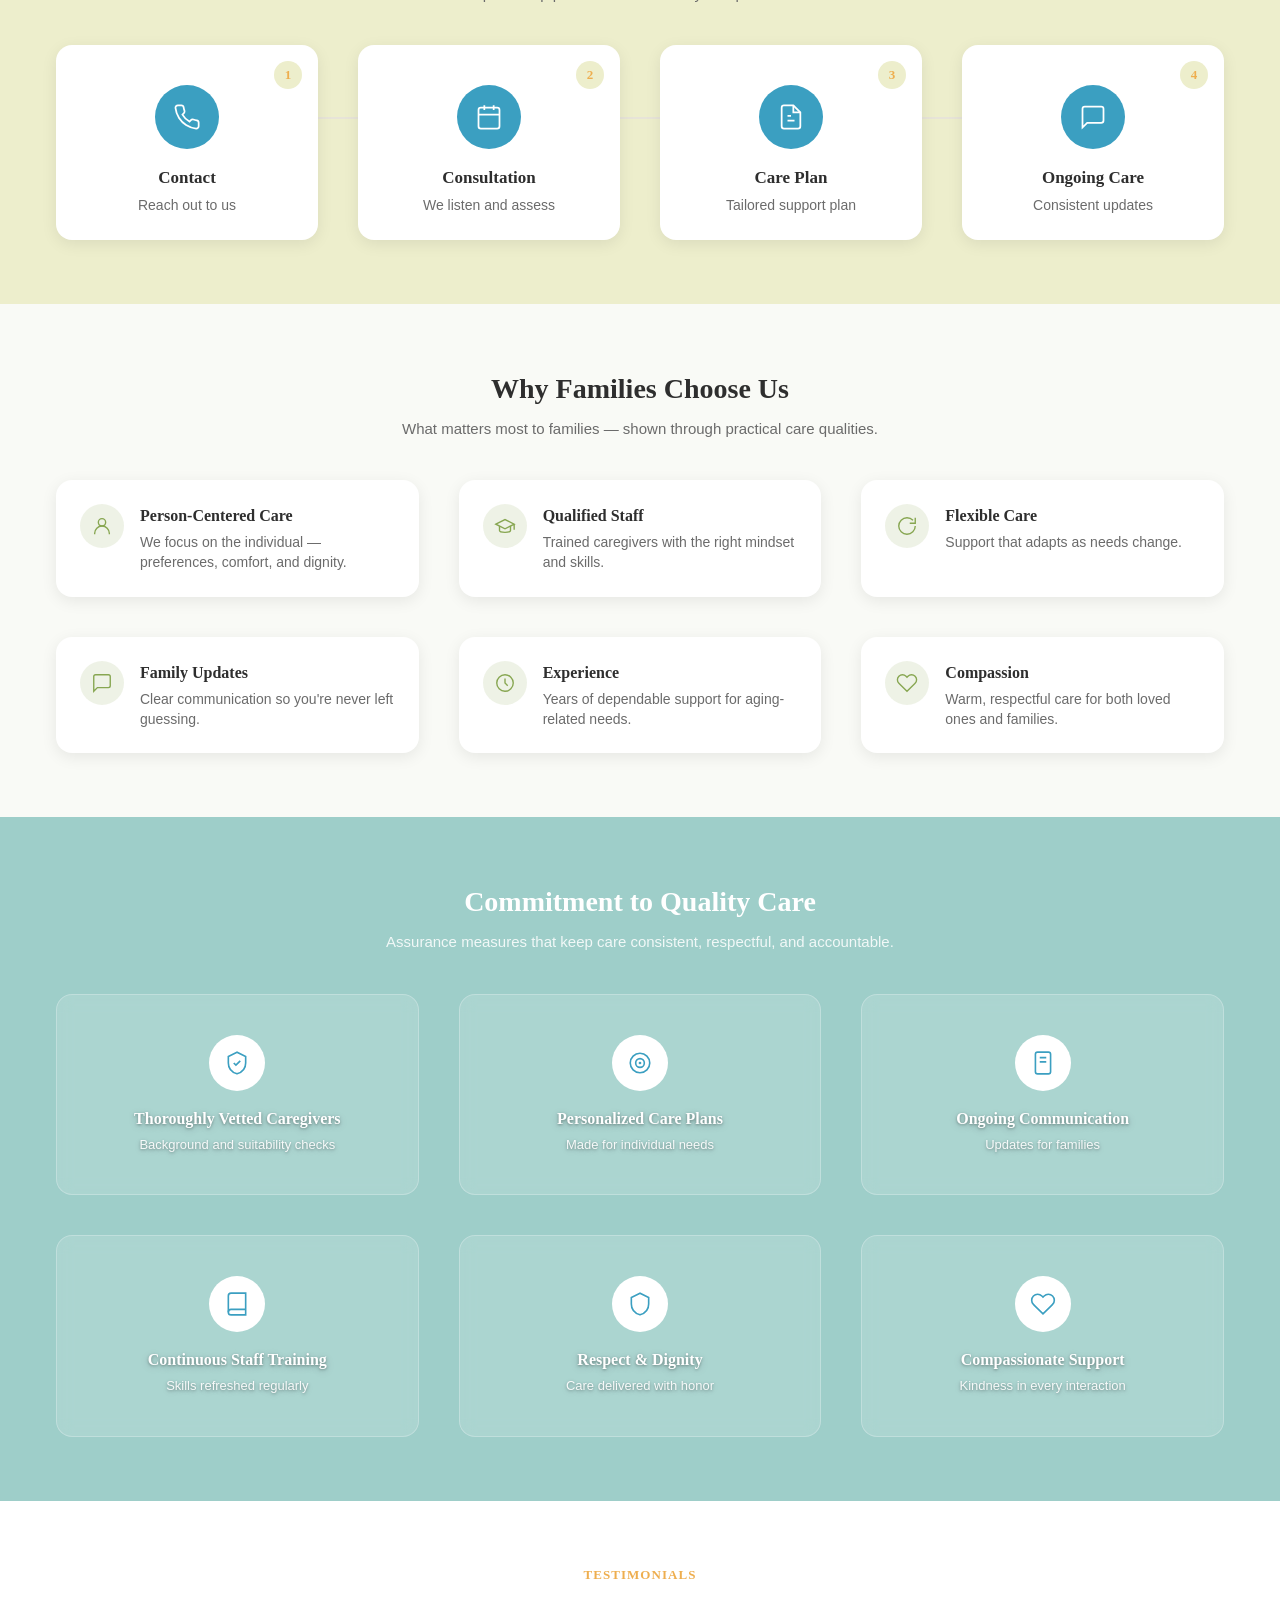
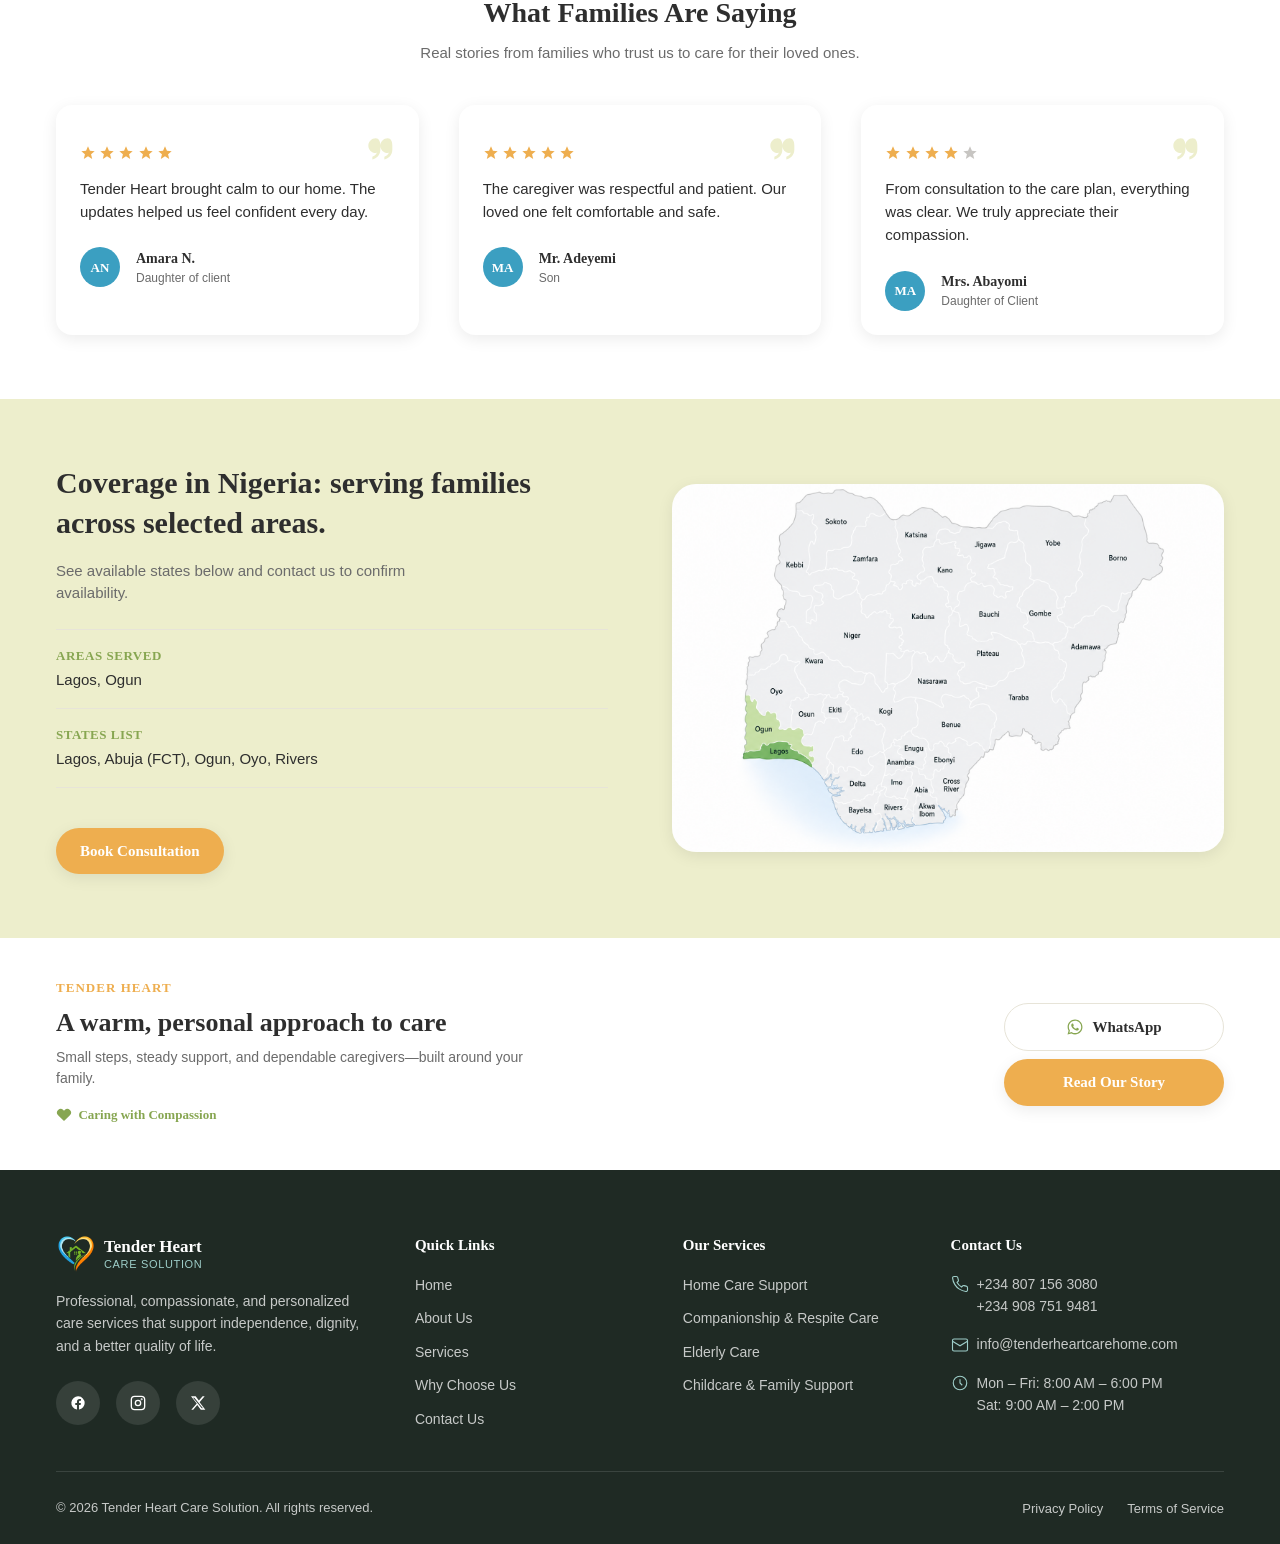
==== commit 0c44d2e5: "Finalize website for production deployment" ====
--- a/index.html
+++ b/index.html
@@ -9,7 +9,7 @@
     </title>
     <meta
       name="description"
-      content="Tender Heart Care Solution provides warm, professional home care, facility care, dementia support, and palliative care for families across Lagos, Ogun, Oyo, Rivers and Abuja."
+      content="Tender Heart Care Solution provides warm, professional home care, companionship and respite care, elderly care, and childcare and family support for families across Lagos, Abuja, Ogun, Oyo, and Rivers."
     />
 
     <!-- Canonical -->
@@ -55,19 +55,24 @@
     <script type="application/ld+json">
       {
         "@context": "https://schema.org",
-        "@type": "LocalBusiness",
+        "@type": [
+          "LocalBusiness",
+          "MedicalBusiness",
+          "HomeHealthCareService",
+          "ChildCare"
+        ],
         "additionalType": "https://schema.org/HomeHealthCareService",
         "@id": "https://www.tenderheartcarehome.com/#organization",
         "name": "Tender Heart Care Solution",
         "url": "https://www.tenderheartcarehome.com/",
-        "telephone": "+2349087519481",
+        "telephone": "+2348071563080",
         "email": "info@tenderheartcarehome.com",
         "logo": "https://www.tenderheartcarehome.com/assets/images/logo/logo.png",
         "image": "https://www.tenderheartcarehome.com/assets/images/hero/og-cover.jpg",
         "description": "Tender Heart Care Solution provides compassionate, professional home care, care facility support, dementia care, and palliative care for families across Lagos, Abuja (FCT), Ogun, Oyo, and Rivers, Nigeria.",
         "address": {
           "@type": "PostalAddress",
-          "streetAddress": "12, Companion Way, Lekki Phase 1",
+          <!-- "streetAddress": "12, Companion Way, Lekki Phase 1", -->
           "addressLocality": "Lagos",
           "addressRegion": "Lagos State",
           "addressCountry": "NG"
@@ -78,6 +83,10 @@
           { "@type": "State", "name": "Ogun" },
           { "@type": "State", "name": "Oyo" },
           { "@type": "State", "name": "Rivers" }
+        ],
+        "sameAs": [
+          "https://www.instagram.com/tenderheartcaresolutions",
+          "https://www.facebook.com/share/1Azgd5DJYL/"
         ],
         "openingHoursSpecification": [
           {
@@ -103,7 +112,7 @@
           {
             "@type": "ContactPoint",
             "contactType": "customer service",
-            "telephone": "+2349087519481",
+            "telephone": "+2348071563080",
             "email": "info@tenderheartcarehome.com",
             "areaServed": "NG",
             "availableLanguage": ["English"]
@@ -117,28 +126,28 @@
               "@type": "Offer",
               "itemOffered": {
                 "@type": "Service",
-                "name": "In-Home Care"
+                "name": "Home Care Support"
               }
             },
             {
               "@type": "Offer",
               "itemOffered": {
                 "@type": "Service",
-                "name": "Care Facility Support"
+                "name": "Companionship & Respite Care"
               }
             },
             {
               "@type": "Offer",
               "itemOffered": {
                 "@type": "Service",
-                "name": "Dementia Care"
+                "name": "Elderly Care"
               }
             },
             {
               "@type": "Offer",
               "itemOffered": {
                 "@type": "Service",
-                "name": "Palliative Care"
+                "name": "Childcare & Family Support"
               }
             }
           ]
@@ -212,7 +221,7 @@
         </nav>
 
         <div class="header-actions">
-          <a href="tel:+2349087519481" class="header-actions__phone">
+          <a href="tel:+2348071563080" class="header-actions__phone">
             <svg
               class="icon"
               viewBox="0 0 24 24"
@@ -227,7 +236,7 @@
             </svg>
             <span class="header-actions__phone-text">
               <small>Call Anytime</small>
-              +234 908 751 9481
+              +234 807 156 3080
             </span>
           </a>
 
@@ -254,7 +263,7 @@
         <div class="hero__top">
           <div class="hero__media">
             <img
-              src="assets/images/hero/hero.png"
+              src="assets/images/hero/hero.webp"
               alt="A caregiver smiling warmly alongside an elderly woman at home"
               class="hero__image"
               width="800"
@@ -286,17 +295,17 @@
 
           <div class="container">
             <div class="hero__content">
-              <p class="hero__eyebrow">Compassionate Care. Peace of Mind</p>
+              <p class="hero__eyebrow">Compassionate Care. Peace of Mind.</p>
 
               <h1 id="hero-heading" class="hero__title">
-                Quality Home Care for Your Loved Ones, Right Where They Belong
-                <span class="text-accent">at home</span> and
-                <span class="text-accent">beyond</span>.
+                Trusted Care for Your Loved Ones,
+                <span class="text-accent">Right Where They Belong.</span>
               </h1>
 
               <p class="hero__desc">
-                Tender Heart supports families with compassionate caregivers,
-                clear communication, and personalized care plans.
+                Tender Heart Care Solution provides compassionate, personalized
+                support that helps families feel confident, informed, and cared
+                for.
               </p>
 
               <div class="hero__actions">
@@ -304,7 +313,7 @@
                   >Book Consultation</a
                 >
                 <a
-                  href="https://wa.me/+2349087519481?text=Hello%20Tender%20Heart%20Care%20Solution"
+                  href="https://wa.me/+2348071563080?text=Hello%20Tender%20Heart%20Care%20Solution"
                   class="btn btn--outline"
                   target="_blank"
                   rel="noopener noreferrer"
@@ -424,7 +433,7 @@
       <section class="emotive" aria-labelledby="emotive-heading">
         <div class="emotive__media">
           <img
-            src="assets/images/hero/emotive.png"
+            src="assets/images/hero/emotive.webp"
             alt="An elderly woman looking thoughtfully out a window while a caregiver comforts her"
             class="emotive__image"
             width="1200"
@@ -468,11 +477,13 @@
           </div>
 
           <ul class="service-grid">
-            <!-- In-Home Care -->
+            <!-- Elderly Care (was In-Home Care's teal slot) —
+       umbrella for Dementia + Palliative, mirrors the existing
+       Specialized Care section on services.html, renamed -->
             <li class="service-card service-card--teal">
               <div class="service-card__media">
                 <img
-                  src="assets/images/services/serviceOne.png"
+                  src="assets/images/services/serviceOne.webp"
                   alt=""
                   loading="lazy"
                 />
@@ -488,17 +499,17 @@
                     aria-hidden="true"
                   >
                     <path
-                      d="M20.84 4.61a5.5 5.5 0 0 0-7.78 0L12 5.67l-1.06-1.06a5.5 5.5 0 0 0-7.78 7.78l1.06 1.06L12 21l7.78-7.55 1.06-1.06a5.5 5.5 0 0 0 0-7.78z"
+                      d="M12 2 4 6v6c0 5 3.4 8.6 8 10 4.6-1.4 8-5 8-10V6l-8-4z"
                     />
                   </svg>
-                  Daily Assistance
+                  Comprehensive Support
                 </span>
 
                 <div class="service-card__title-row">
-                  <h3 class="service-card__title">In-Home Care</h3>
+                  <h3 class="service-card__title">Elderly Care</h3>
                   <span class="service-card__thumb">
                     <img
-                      src="assets/images/services/serviceOne.png"
+                      src="assets/images/services/serviceOne.webp"
                       alt=""
                       loading="lazy"
                     />
@@ -507,8 +518,282 @@
                 <span class="service-card__divider" aria-hidden="true"></span>
 
                 <p class="service-card__desc">
-                  Personal support at home for comfort, safety, and
-                  independence.
+                  Compassionate support for aging loved ones, from memory care
+                  to comfort-focused guidance.
+                </p>
+
+                <ul class="service-card__features">
+                  <li class="service-card__feature">
+                    <span class="service-card__feature-icon" aria-hidden="true">
+                      <svg
+                        viewBox="0 0 24 24"
+                        fill="none"
+                        stroke="currentColor"
+                        stroke-width="1.5"
+                      >
+                        <rect x="3" y="4" width="18" height="16" rx="2" />
+                        <path d="M3 10h18" />
+                      </svg>
+                    </span>
+                    <p class="service-card__feature-title">Memory Care</p>
+                    <p class="service-card__feature-desc">
+                      A predictable, calm rhythm.
+                    </p>
+                  </li>
+                  <li class="service-card__feature">
+                    <span class="service-card__feature-icon" aria-hidden="true">
+                      <svg
+                        viewBox="0 0 24 24"
+                        fill="none"
+                        stroke="currentColor"
+                        stroke-width="1.5"
+                      >
+                        <path
+                          d="M11 21c-4-2.5-9-5.5-9-10.5A5.5 5.5 0 0 1 11 7a5.5 5.5 0 0 1 9 3.5C20 15.5 15 18.5 11 21z"
+                        />
+                      </svg>
+                    </span>
+                    <p class="service-card__feature-title">Comfort Care</p>
+                    <p class="service-card__feature-desc">
+                      Pain and ease, prioritized.
+                    </p>
+                  </li>
+                  <li class="service-card__feature">
+                    <span class="service-card__feature-icon" aria-hidden="true">
+                      <svg
+                        viewBox="0 0 24 24"
+                        fill="none"
+                        stroke="currentColor"
+                        stroke-width="1.5"
+                      >
+                        <path d="M17 20v-2a4 4 0 0 0-4-4H7a4 4 0 0 0-4 4v2" />
+                        <circle cx="9" cy="7" r="4" />
+                      </svg>
+                    </span>
+                    <p class="service-card__feature-title">Trained Staff</p>
+                    <p class="service-card__feature-desc">
+                      Patient, experienced caregivers.
+                    </p>
+                  </li>
+                </ul>
+
+                <div class="service-card__highlight">
+                  <span class="service-card__highlight-icon" aria-hidden="true">
+                    <svg viewBox="0 0 24 24" fill="currentColor">
+                      <path
+                        d="M12 21s-6.7-4.35-9.3-8.1C.9 10.2 1.8 6.6 5 5.3c2-.8 4 .1 5 1.7 1-1.6 3-2.5 5-1.7 3.2 1.3 4.1 4.9 2.3 7.6C18.7 16.65 12 21 12 21z"
+                      />
+                    </svg>
+                  </span>
+                  <span>
+                    <strong>Structured, comfort-focused care.</strong>
+                    Tailored to each individual's journey.
+                  </span>
+                </div>
+
+                <a href="services.html#elderly-care" class="service-card__link">
+                  Learn more<span class="visually-hidden">
+                    about Elderly Care</span
+                  >
+                  <svg
+                    viewBox="0 0 24 24"
+                    fill="none"
+                    stroke="currentColor"
+                    stroke-width="2"
+                    aria-hidden="true"
+                  >
+                    <path d="M5 12h14" />
+                    <path d="m12 5 7 7-7 7" />
+                  </svg>
+                </a>
+              </div>
+            </li>
+
+            <!-- Childcare & Family Support (was Care Home Support's blue slot) —
+       entirely new, copy taken directly from the client's brief -->
+            <li class="service-card service-card--blue">
+              <div class="service-card__media">
+                <img
+                  src="assets/images/services/serviceTwo.webp"
+                  alt=""
+                  loading="lazy"
+                />
+                <!-- ⚠️ PLACEHOLDER IMAGE — this is the old Care Home Support
+           facility photo. Needs real, licensed childcare photography
+           before this ships; do not launch with a mismatched image. -->
+              </div>
+
+              <div class="service-card__content">
+                <span class="service-card__badge">
+                  <svg
+                    viewBox="0 0 24 24"
+                    fill="none"
+                    stroke="currentColor"
+                    stroke-width="2"
+                    aria-hidden="true"
+                  >
+                    <path d="M17 20v-2a4 4 0 0 0-4-4H7a4 4 0 0 0-4 4v2" />
+                    <circle cx="9" cy="7" r="4" />
+                    <path d="M23 20v-2a4 4 0 0 0-3-3.87" />
+                    <path d="M16 3.13a4 4 0 0 1 0 7.75" />
+                  </svg>
+                  Family Support
+                </span>
+
+                <div class="service-card__title-row">
+                  <h3 class="service-card__title">
+                    Childcare &amp; Family Support
+                  </h3>
+                  <span class="service-card__thumb">
+                    <img
+                      src="assets/images/services/serviceTwo.webp"
+                      alt=""
+                      loading="lazy"
+                    />
+                  </span>
+                </div>
+                <span class="service-card__divider" aria-hidden="true"></span>
+
+                <p class="service-card__desc">
+                  Reliable, compassionate childcare in the comfort of your home.
+                </p>
+
+                <ul class="service-card__features">
+                  <li class="service-card__feature">
+                    <span class="service-card__feature-icon" aria-hidden="true">
+                      <svg
+                        viewBox="0 0 24 24"
+                        fill="none"
+                        stroke="currentColor"
+                        stroke-width="1.5"
+                      >
+                        <path d="M17 20v-2a4 4 0 0 0-4-4H7a4 4 0 0 0-4 4v2" />
+                        <circle cx="9" cy="7" r="4" />
+                      </svg>
+                    </span>
+                    <p class="service-card__feature-title">Nanny Services</p>
+                    <p class="service-card__feature-desc">
+                      Reliable, in-home childcare.
+                    </p>
+                  </li>
+                  <li class="service-card__feature">
+                    <span class="service-card__feature-icon" aria-hidden="true">
+                      <svg
+                        viewBox="0 0 24 24"
+                        fill="none"
+                        stroke="currentColor"
+                        stroke-width="1.5"
+                      >
+                        <path
+                          d="M11 21c-4-2.5-9-5.5-9-10.5A5.5 5.5 0 0 1 11 7a5.5 5.5 0 0 1 9 3.5C20 15.5 15 18.5 11 21z"
+                        />
+                      </svg>
+                    </span>
+                    <p class="service-card__feature-title">Infant Care</p>
+                    <p class="service-card__feature-desc">
+                      Attentive newborn support.
+                    </p>
+                  </li>
+                  <li class="service-card__feature">
+                    <span class="service-card__feature-icon" aria-hidden="true">
+                      <svg
+                        viewBox="0 0 24 24"
+                        fill="none"
+                        stroke="currentColor"
+                        stroke-width="1.5"
+                      >
+                        <path
+                          d="M14 2H6a2 2 0 0 0-2 2v16a2 2 0 0 0 2 2h12a2 2 0 0 0 2-2V8z"
+                        />
+                        <path d="M14 2v6h6" />
+                        <path d="M9 15h6M9 11h3" />
+                      </svg>
+                    </span>
+                    <p class="service-card__feature-title">After-School Care</p>
+                    <p class="service-card__feature-desc">
+                      Homework support and safety.
+                    </p>
+                  </li>
+                </ul>
+
+                <div class="service-card__highlight">
+                  <span class="service-card__highlight-icon" aria-hidden="true">
+                    <svg viewBox="0 0 24 24" fill="currentColor">
+                      <path
+                        d="M12 21s-6.7-4.35-9.3-8.1C.9 10.2 1.8 6.6 5 5.3c2-.8 4 .1 5 1.7 1-1.6 3-2.5 5-1.7 3.2 1.3 4.1 4.9 2.3 7.6C18.7 16.65 12 21 12 21z"
+                      />
+                    </svg>
+                  </span>
+                  <span>
+                    <strong>Care that comes from the heart.</strong>
+                    Peace of mind for every parent.
+                  </span>
+                </div>
+
+                <a
+                  href="services.html#childcare-family-support"
+                  class="service-card__link"
+                >
+                  Learn more<span class="visually-hidden">
+                    about Childcare &amp; Family Support</span
+                  >
+                  <svg
+                    viewBox="0 0 24 24"
+                    fill="none"
+                    stroke="currentColor"
+                    stroke-width="2"
+                    aria-hidden="true"
+                  >
+                    <path d="M5 12h14" />
+                    <path d="m12 5 7 7-7 7" />
+                  </svg>
+                </a>
+              </div>
+            </li>
+
+            <!-- Home Care Support (was Dementia Care's orange slot) —
+       renamed/merged from old In-Home Care; facility facts folded in
+       per the assumption flagged above, pending your confirmation -->
+            <li class="service-card service-card--orange">
+              <div class="service-card__media">
+                <img
+                  src="assets/images/services/serviceThree.webp"
+                  alt=""
+                  loading="lazy"
+                />
+              </div>
+
+              <div class="service-card__content">
+                <span class="service-card__badge">
+                  <svg
+                    viewBox="0 0 24 24"
+                    fill="none"
+                    stroke="currentColor"
+                    stroke-width="2"
+                    aria-hidden="true"
+                  >
+                    <path d="M3 11 12 4l9 7" />
+                    <path d="M5 10v10h14V10" />
+                    <path d="M9 20v-6h6v6" />
+                  </svg>
+                  Daily Assistance
+                </span>
+
+                <div class="service-card__title-row">
+                  <h3 class="service-card__title">Home Care Support</h3>
+                  <span class="service-card__thumb">
+                    <img
+                      src="assets/images/services/serviceThree.webp"
+                      alt=""
+                      loading="lazy"
+                    />
+                  </span>
+                </div>
+                <span class="service-card__divider" aria-hidden="true"></span>
+
+                <p class="service-card__desc">
+                  Personal support at home or in a supported setting, for
+                  comfort, safety, and independence.
                 </p>
 
                 <ul class="service-card__features">
@@ -582,8 +867,13 @@
                   </span>
                 </div>
 
-                <a href="services.html#in-home-care" class="service-card__link">
-                  Learn more
+                <a
+                  href="services.html#home-care-support"
+                  class="service-card__link"
+                >
+                  Learn more<span class="visually-hidden">
+                    about Home Care Support</span
+                  >
                   <svg
                     viewBox="0 0 24 24"
                     fill="none"
@@ -598,11 +888,12 @@
               </div>
             </li>
 
-            <!-- Care Home Support -->
-            <li class="service-card service-card--blue">
+            <!-- Companionship & Respite Care (was Palliative Care's olive slot) —
+       promoted from bullet items into its own full service -->
+            <li class="service-card service-card--olive">
               <div class="service-card__media">
                 <img
-                  src="assets/images/services/serviceTwo.png"
+                  src="assets/images/services/serviceFour.webp"
                   alt=""
                   loading="lazy"
                 />
@@ -617,18 +908,19 @@
                     stroke-width="2"
                     aria-hidden="true"
                   >
-                    <path d="M4 21V8l8-5 8 5v13" />
-                    <path d="M9 21v-6h6v6" />
-                    <path d="M9 12h.01M15 12h.01" />
+                    <circle cx="12" cy="12" r="9" />
+                    <path d="M12 7v5l3 3" />
                   </svg>
                   Guided Support
                 </span>
 
                 <div class="service-card__title-row">
-                  <h3 class="service-card__title">Care Home Support</h3>
+                  <h3 class="service-card__title">
+                    Companionship &amp; Respite Care
+                  </h3>
                   <span class="service-card__thumb">
                     <img
-                      src="assets/images/services/serviceTwo.png"
+                      src="assets/images/services/serviceFour.webp"
                       alt=""
                       loading="lazy"
                     />
@@ -637,10 +929,45 @@
                 <span class="service-card__divider" aria-hidden="true"></span>
 
                 <p class="service-card__desc">
-                  Comprehensive companionship for residents in care settings.
+                  Friendly companionship and short-term relief support—so family
+                  caregivers can rest, too.
                 </p>
 
                 <ul class="service-card__features">
+                  <li class="service-card__feature">
+                    <span class="service-card__feature-icon" aria-hidden="true">
+                      <svg
+                        viewBox="0 0 24 24"
+                        fill="none"
+                        stroke="currentColor"
+                        stroke-width="1.5"
+                      >
+                        <path d="M17 20v-2a4 4 0 0 0-4-4H7a4 4 0 0 0-4 4v2" />
+                        <circle cx="9" cy="7" r="4" />
+                      </svg>
+                    </span>
+                    <p class="service-card__feature-title">Companionship</p>
+                    <p class="service-card__feature-desc">
+                      Friendly, familiar faces.
+                    </p>
+                  </li>
+                  <li class="service-card__feature">
+                    <span class="service-card__feature-icon" aria-hidden="true">
+                      <svg
+                        viewBox="0 0 24 24"
+                        fill="none"
+                        stroke="currentColor"
+                        stroke-width="1.5"
+                      >
+                        <circle cx="12" cy="12" r="9" />
+                        <path d="M12 7v5l3 3" />
+                      </svg>
+                    </span>
+                    <p class="service-card__feature-title">Respite Breaks</p>
+                    <p class="service-card__feature-desc">
+                      Rest for family caregivers.
+                    </p>
+                  </li>
                   <li class="service-card__feature">
                     <span class="service-card__feature-icon" aria-hidden="true">
                       <svg
@@ -655,45 +982,11 @@
                         />
                       </svg>
                     </span>
-                    <p class="service-card__feature-title">Visits</p>
+                    <p class="service-card__feature-title">
+                      Flexible Scheduling
+                    </p>
                     <p class="service-card__feature-desc">
-                      Consistent, reliable check-ins.
-                    </p>
-                  </li>
-                  <li class="service-card__feature">
-                    <span class="service-card__feature-icon" aria-hidden="true">
-                      <svg
-                        viewBox="0 0 24 24"
-                        fill="none"
-                        stroke="currentColor"
-                        stroke-width="1.5"
-                      >
-                        <path
-                          d="M21 15a2 2 0 0 1-2 2H7l-4 4V5a2 2 0 0 1 2-2h14a2 2 0 0 1 2 2z"
-                        />
-                      </svg>
-                    </span>
-                    <p class="service-card__feature-title">Liaison</p>
-                    <p class="service-card__feature-desc">
-                      Clear updates for families.
-                    </p>
-                  </li>
-                  <li class="service-card__feature">
-                    <span class="service-card__feature-icon" aria-hidden="true">
-                      <svg
-                        viewBox="0 0 24 24"
-                        fill="none"
-                        stroke="currentColor"
-                        stroke-width="1.5"
-                      >
-                        <path
-                          d="M20.84 4.61a5.5 5.5 0 0 0-7.78 0L12 5.67l-1.06-1.06a5.5 5.5 0 0 0-7.78 7.78l1.06 1.06L12 21l7.78-7.55 1.06-1.06a5.5 5.5 0 0 0 0-7.78z"
-                        />
-                      </svg>
-                    </span>
-                    <p class="service-card__feature-title">Comfort</p>
-                    <p class="service-card__feature-desc">
-                      Wellbeing always prioritized.
+                      Support that fits your week.
                     </p>
                   </li>
                 </ul>
@@ -702,280 +995,23 @@
                   <span class="service-card__highlight-icon" aria-hidden="true">
                     <svg viewBox="0 0 24 24" fill="currentColor">
                       <path
-                        d="M12 2 4 6v6c0 5 3.4 8.6 8 10 4.6-1.4 8-5 8-10V6l-8-4z"
+                        d="M12 21s-6.7-4.35-9.3-8.1C.9 10.2 1.8 6.6 5 5.3c2-.8 4 .1 5 1.7 1-1.6 3-2.5 5-1.7 3.2 1.3 4.1 4.9 2.3 7.6C18.7 16.65 12 21 12 21z"
                       />
                     </svg>
                   </span>
                   <span>
-                    <strong>Guided, dependable support.</strong>
-                    Wherever care is needed.
+                    <strong>Support for the whole family.</strong>
+                    Because caregivers need care too.
                   </span>
                 </div>
 
                 <a
-                  href="services.html#care-home-support"
+                  href="services.html#companionship-respite-care"
                   class="service-card__link"
                 >
-                  Learn more
-                  <svg
-                    viewBox="0 0 24 24"
-                    fill="none"
-                    stroke="currentColor"
-                    stroke-width="2"
-                    aria-hidden="true"
-                  >
-                    <path d="M5 12h14" />
-                    <path d="m12 5 7 7-7 7" />
-                  </svg>
-                </a>
-              </div>
-            </li>
-
-            <!-- Dementia Care -->
-            <li class="service-card service-card--orange">
-              <div class="service-card__media">
-                <img
-                  src="assets/images/services/serviceThree.png"
-                  alt=""
-                  loading="lazy"
-                />
-              </div>
-
-              <div class="service-card__content">
-                <span class="service-card__badge">
-                  <svg
-                    viewBox="0 0 24 24"
-                    fill="none"
-                    stroke="currentColor"
-                    stroke-width="2"
-                    aria-hidden="true"
-                  >
-                    <circle cx="12" cy="12" r="9" />
-                    <path d="M12 7v5l3 3" />
-                  </svg>
-                  Specialized Support
-                </span>
-
-                <div class="service-card__title-row">
-                  <h3 class="service-card__title">Dementia Care</h3>
-                  <span class="service-card__thumb">
-                    <img
-                      src="assets/images/services/serviceThree.png"
-                      alt=""
-                      loading="lazy"
-                    />
-                  </span>
-                </div>
-                <span class="service-card__divider" aria-hidden="true"></span>
-
-                <p class="service-card__desc">
-                  Patient, structured support designed around familiarity and
-                  comfort.
-                </p>
-
-                <ul class="service-card__features">
-                  <li class="service-card__feature">
-                    <span class="service-card__feature-icon" aria-hidden="true">
-                      <svg
-                        viewBox="0 0 24 24"
-                        fill="none"
-                        stroke="currentColor"
-                        stroke-width="1.5"
-                      >
-                        <rect x="3" y="4" width="18" height="16" rx="2" />
-                        <path d="M3 10h18" />
-                      </svg>
-                    </span>
-                    <p class="service-card__feature-title">Routine</p>
-                    <p class="service-card__feature-desc">
-                      A predictable, calm rhythm.
-                    </p>
-                  </li>
-                  <li class="service-card__feature">
-                    <span class="service-card__feature-icon" aria-hidden="true">
-                      <svg
-                        viewBox="0 0 24 24"
-                        fill="none"
-                        stroke="currentColor"
-                        stroke-width="1.5"
-                      >
-                        <path
-                          d="M12 22s8-4.5 8-11.8A8 8 0 0 0 4 10.2C4 17.5 12 22 12 22z"
-                        />
-                      </svg>
-                    </span>
-                    <p class="service-card__feature-title">Safety</p>
-                    <p class="service-card__feature-desc">
-                      A secure, familiar space.
-                    </p>
-                  </li>
-                  <li class="service-card__feature">
-                    <span class="service-card__feature-icon" aria-hidden="true">
-                      <svg
-                        viewBox="0 0 24 24"
-                        fill="none"
-                        stroke="currentColor"
-                        stroke-width="1.5"
-                      >
-                        <path d="M17 20v-2a4 4 0 0 0-4-4H7a4 4 0 0 0-4 4v2" />
-                        <circle cx="9" cy="7" r="4" />
-                      </svg>
-                    </span>
-                    <p class="service-card__feature-title">Expertise</p>
-                    <p class="service-card__feature-desc">
-                      Trained, patient caregivers.
-                    </p>
-                  </li>
-                </ul>
-
-                <div class="service-card__highlight">
-                  <span class="service-card__highlight-icon" aria-hidden="true">
-                    <svg viewBox="0 0 24 24" fill="currentColor">
-                      <circle cx="12" cy="12" r="9" />
-                    </svg>
-                  </span>
-                  <span>
-                    <strong>Familiar, structured care.</strong>
-                    Comfort in every routine.
-                  </span>
-                </div>
-
-                <a
-                  href="services.html#dementia-care"
-                  class="service-card__link"
-                >
-                  Learn more
-                  <svg
-                    viewBox="0 0 24 24"
-                    fill="none"
-                    stroke="currentColor"
-                    stroke-width="2"
-                    aria-hidden="true"
-                  >
-                    <path d="M5 12h14" />
-                    <path d="m12 5 7 7-7 7" />
-                  </svg>
-                </a>
-              </div>
-            </li>
-
-            <!-- Palliative Care -->
-            <li class="service-card service-card--olive">
-              <div class="service-card__media">
-                <img
-                  src="assets/images/services/serviceFour.png"
-                  alt=""
-                  loading="lazy"
-                />
-              </div>
-
-              <div class="service-card__content">
-                <span class="service-card__badge">
-                  <svg
-                    viewBox="0 0 24 24"
-                    fill="none"
-                    stroke="currentColor"
-                    stroke-width="2"
-                    aria-hidden="true"
-                  >
-                    <path
-                      d="M11 21c-4-2.5-9-5.5-9-10.5A5.5 5.5 0 0 1 11 7a5.5 5.5 0 0 1 9 3.5C20 15.5 15 18.5 11 21z"
-                    />
-                  </svg>
-                  Comfort-Centered Care
-                </span>
-
-                <div class="service-card__title-row">
-                  <h3 class="service-card__title">Palliative Care</h3>
-                  <span class="service-card__thumb">
-                    <img
-                      src="assets/images/services/serviceFour.png"
-                      alt=""
-                      loading="lazy"
-                    />
-                  </span>
-                </div>
-                <span class="service-card__divider" aria-hidden="true"></span>
-
-                <p class="service-card__desc">
-                  Comfort-focused care that prioritizes dignity and quality of
-                  life.
-                </p>
-
-                <ul class="service-card__features">
-                  <li class="service-card__feature">
-                    <span class="service-card__feature-icon" aria-hidden="true">
-                      <svg
-                        viewBox="0 0 24 24"
-                        fill="none"
-                        stroke="currentColor"
-                        stroke-width="1.5"
-                      >
-                        <path
-                          d="M11 21c-4-2.5-9-5.5-9-10.5A5.5 5.5 0 0 1 11 7a5.5 5.5 0 0 1 9 3.5C20 15.5 15 18.5 11 21z"
-                        />
-                      </svg>
-                    </span>
-                    <p class="service-card__feature-title">Comfort</p>
-                    <p class="service-card__feature-desc">
-                      Pain and ease, prioritized.
-                    </p>
-                  </li>
-                  <li class="service-card__feature">
-                    <span class="service-card__feature-icon" aria-hidden="true">
-                      <svg
-                        viewBox="0 0 24 24"
-                        fill="none"
-                        stroke="currentColor"
-                        stroke-width="1.5"
-                      >
-                        <path d="M17 20v-2a4 4 0 0 0-4-4H7a4 4 0 0 0-4 4v2" />
-                        <circle cx="9" cy="7" r="4" />
-                      </svg>
-                    </span>
-                    <p class="service-card__feature-title">Support</p>
-                    <p class="service-card__feature-desc">
-                      Emotional care for families too.
-                    </p>
-                  </li>
-                  <li class="service-card__feature">
-                    <span class="service-card__feature-icon" aria-hidden="true">
-                      <svg
-                        viewBox="0 0 24 24"
-                        fill="none"
-                        stroke="currentColor"
-                        stroke-width="1.5"
-                      >
-                        <circle cx="12" cy="12" r="9" />
-                        <path d="m9 12 2 2 4-4" />
-                      </svg>
-                    </span>
-                    <p class="service-card__feature-title">Dignity</p>
-                    <p class="service-card__feature-desc">
-                      Respect in every moment.
-                    </p>
-                  </li>
-                </ul>
-
-                <div class="service-card__highlight">
-                  <span class="service-card__highlight-icon" aria-hidden="true">
-                    <svg viewBox="0 0 24 24" fill="currentColor">
-                      <path
-                        d="M11 21c-4-2.5-9-5.5-9-10.5A5.5 5.5 0 0 1 11 7a5.5 5.5 0 0 1 9 3.5C20 15.5 15 18.5 11 21z"
-                      />
-                    </svg>
-                  </span>
-                  <span>
-                    <strong>Comfort, above all.</strong>
-                    Dignity through every stage.
-                  </span>
-                </div>
-
-                <a
-                  href="services.html#palliative-care"
-                  class="service-card__link"
-                >
-                  Learn more
+                  Learn more<span class="visually-hidden">
+                    about Companionship &amp; Respite Care</span
+                  >
                   <svg
                     viewBox="0 0 24 24"
                     fill="none"
@@ -1615,7 +1651,7 @@
 
           <div class="cta-band__actions">
             <a
-              href="https://wa.me/+2349087519481?text=Hello%20Tender%20Heart%20Care%20Solution"
+              href="https://wa.me/+2348071563080?text=Hello%20Tender%20Heart%20Care%20Solution"
               class="btn btn--outline"
               target="_blank"
               rel="noopener noreferrer"
@@ -1664,7 +1700,12 @@
               </p>
               <ul class="site-footer__socials" aria-label="Social media">
                 <li>
-                  <a href="#" aria-label="Facebook">
+                  <a
+                    href="https://www.facebook.com/share/1Azgd5DJYL/"
+                    aria-label="Facebook"
+                    target="_blank"
+                    rel="noopener noreferrer"
+                  >
                     <svg
                       viewBox="0 0 24 24"
                       fill="currentColor"
@@ -1677,7 +1718,12 @@
                   </a>
                 </li>
                 <li>
-                  <a href="#" aria-label="Instagram">
+                  <a
+                    href="https://www.instagram.com/tenderheartcaresolutions?utm_source=ig_web_button_share_sheet&igsh=ZDNlZDc0MzIxNw=="
+                    aria-label="Instagram"
+                    target="_blank"
+                    rel="noopener noreferrer"
+                  >
                     <svg
                       viewBox="0 0 24 24"
                       fill="none"
@@ -1716,7 +1762,7 @@
                 <li><a href="about.html">About Us</a></li>
                 <li><a href="services.html">Services</a></li>
                 <li><a href="about.html#why-choose-us">Why Choose Us</a></li>
-                <li><a href="resources.html">Resources</a></li>
+                <!-- <li><a href="resources.html">Resources</a></li> -->
                 <li><a href="contact.html">Contact Us</a></li>
               </ul>
             </nav>
@@ -1726,17 +1772,23 @@
                 Our Services
               </h3>
               <ul class="site-footer__list">
-                <li><a href="services.html#in-home-care">In-Home Care</a></li>
                 <li>
-                  <a href="services.html#care-home-support"
-                    >Care Home Support</a
+                  <a href="services.html#home-care-support"
+                    >Home Care Support</a
                   >
                 </li>
-                <li><a href="services.html#dementia-care">Dementia Care</a></li>
                 <li>
-                  <a href="services.html#palliative-care">Palliative Care</a>
+                  <a href="services.html#companionship-respite-care"
+                    >Companionship &amp; Respite Care</a
+                  >
                 </li>
-                <li><a href="services.html#respite-care">Respite Care</a></li>
+                <li><a href="services.html#elderly-care">Elderly Care</a></li>
+                <li>
+                  <a href="services.html#childcare-family-support"
+                    >Childcare &amp; Family Support</a
+                  >
+                </li>
+                <!-- <li><a href="services.html#respite-care">Respite Care</a></li>
                 <li><a href="services.html#companionship">Companionship</a></li>
                 <li>
                   <a href="services.html#medication-management"
@@ -1745,13 +1797,30 @@
                 </li>
                 <li>
                   <a href="services.html#meal-preparation">Meal Preparation</a>
-                </li>
+                </li> -->
               </ul>
             </nav>
 
             <div class="site-footer__col">
               <h3 class="site-footer__heading">Contact Us</h3>
               <ul class="site-footer__contact">
+                <!-- <li>
+                  <svg
+                    class="site-footer__contact-icon"
+                    viewBox="0 0 24 24"
+                    fill="none"
+                    stroke="currentColor"
+                    stroke-width="1.5"
+                    aria-hidden="true"
+                  >
+                    <path d="M21 10c0 6-9 12-9 12s-9-6-9-12a9 9 0 0 1 18 0z" />
+                    <circle cx="12" cy="10" r="3" />
+                  </svg>
+                  <span
+                    >12, Companion Way, Lekki Phase 1, Lagos State,
+                    Nigeria</span
+                  >
+                </li> -->
                 <li>
                   <svg
                     class="site-footer__contact-icon"
@@ -1761,30 +1830,13 @@
                     stroke-width="1.5"
                     aria-hidden="true"
                   >
-                    <path d="M21 10c0 6-9 12-9 12s-9-6-9-12a9 9 0 0 1 18 0z" />
-                    <circle cx="12" cy="10" r="3" />
-                  </svg>
-                  <span
-                    >12, Companion Way, Lekki Phase 1, Lagos State,
-                    Nigeria</span
-                  >
-                </li>
-                <li>
-                  <svg
-                    class="site-footer__contact-icon"
-                    viewBox="0 0 24 24"
-                    fill="none"
-                    stroke="currentColor"
-                    stroke-width="1.5"
-                    aria-hidden="true"
-                  >
                     <path
                       d="M22 16.92v3a2 2 0 0 1-2.18 2 19.8 19.8 0 0 1-8.63-3.07 19.5 19.5 0 0 1-6-6 19.8 19.8 0 0 1-3.07-8.67A2 2 0 0 1 4.11 2h3a2 2 0 0 1 2 1.72c.127.96.362 1.903.7 2.81a2 2 0 0 1-.45 2.11L8.09 9.91a16 16 0 0 0 6 6l1.27-1.27a2 2 0 0 1 2.11-.45c.907.338 1.85.573 2.81.7A2 2 0 0 1 22 16.92z"
                     />
                   </svg>
                   <span>
-                    <a href="tel:+2349087519481">+234 908 751 9481</a><br />
-                    <a href="tel:+2347017489980">+234 701 748 9980</a>
+                    <a href="tel:+2348071563080">+234 807 156 3080</a><br />
+                    <a href="tel:+2349087519481">+234 908 751 9481</a>
                   </span>
                 </li>
                 <li>
--- a/assets/css/style.css
+++ b/assets/css/style.css
@@ -293,9 +293,10 @@
 }
 
 /* ---------- Hero ---------- */
+/* ---------- Hero ---------- */
+
 .hero {
   background-color: var(--color-cream);
-  /* background-color: #f9faf6; */
 }
 
 .hero__top {
@@ -303,15 +304,32 @@
   overflow: hidden;
 }
 
+.hero__media {
+  position: relative;
+}
+/* .hero__media::after {
+  content: "";
+  position: absolute;
+  inset: 0;
+  z-index: 1;
+  pointer-events: none;
+
+  background: linear-gradient(
+    90deg,
+    rgba(0, 0, 0, 0.48) 0%,
+    rgba(0, 0, 0, 0.28) 38%,
+    rgba(0, 0, 0, 0.05) 72%,
+    rgba(0, 0, 0, 0) 100%
+  );
+} */
 .hero__image {
+  position: relative;
+  z-index: 0;
+  display: block;
   width: 100%;
   height: 320px;
   object-fit: cover;
   border-radius: 0 0 var(--radius-lg) var(--radius-lg);
-}
-
-.hero__media {
-  position: relative;
 }
 
 @keyframes badgeFloat {
@@ -548,6 +566,7 @@
   display: grid;
   grid-template-columns: 1fr;
   gap: var(--space-md);
+  align-items: stretch;
 }
 
 .service-card--teal {
@@ -577,6 +596,7 @@
   padding: 0;
   overflow: hidden;
   min-width: 0;
+  min-height: 460px;
   border-radius: var(--radius-md);
   box-shadow: var(--shadow-soft);
   display: flex;
@@ -932,7 +952,8 @@
     opacity: 0;
   }
   .service-card__content {
-    background-color: var(--card-tint-strong);
+    /* background-color: var(--card-tint-strong); */
+    background-color: rgba(255, 255, 255, 0.45);
     border-color: var(--card-accent);
   }
   .service-card__title,
@@ -1584,7 +1605,7 @@
 
 .site-footer__socials {
   display: flex;
-  gap: var(--space-xs);
+  gap: var(--space-sm);
   list-style: none;
   margin: 0;
   padding: 0;
@@ -1593,8 +1614,8 @@
   display: flex;
   align-items: center;
   justify-content: center;
-  width: 36px;
-  height: 36px;
+  width: 44px;
+  height: 44px;
   border-radius: var(--radius-full);
   background-color: rgba(255, 255, 255, 0.1);
   color: var(--color-white);
@@ -2520,3 +2541,60 @@
   justify-content: center;
   gap: var(--space-sm);
 }
+
+/* assets/css/style.css — append: new .legal-content component */
+
+/* ---------- Legal Content (new — privacy policy / terms prose) ---------- */
+.legal-content {
+  padding-block: var(--space-xl);
+}
+
+.legal-content__inner {
+  max-width: 70ch;
+  margin-inline: auto;
+}
+
+.legal-content__updated {
+  font-size: 0.875rem;
+  color: var(--color-text-muted);
+  margin: 0 0 var(--space-lg);
+  padding-bottom: var(--space-md);
+  border-bottom: 1px solid var(--color-border);
+}
+
+.legal-content__inner h2 {
+  font-size: 1.25rem;
+  font-weight: 700;
+  margin: var(--space-lg) 0 var(--space-sm);
+}
+.legal-content__inner h2:first-of-type {
+  margin-top: 0;
+}
+
+.legal-content__inner p {
+  font-size: 0.9375rem;
+  line-height: 1.7;
+  color: var(--color-text);
+  margin: 0 0 var(--space-md);
+}
+
+.legal-content__inner ul {
+  margin: 0 0 var(--space-md);
+  padding-left: 1.25rem;
+}
+.legal-content__inner li {
+  font-size: 0.9375rem;
+  line-height: 1.7;
+  color: var(--color-text);
+  margin-bottom: 0.4rem;
+}
+
+.legal-content__inner a {
+  color: var(--color-blue);
+  text-decoration: underline;
+  text-underline-offset: 2px;
+}
+.legal-content__inner a:hover,
+.legal-content__inner a:focus-visible {
+  color: var(--color-orange);
+}
--- a/assets/css/responsive.css
+++ b/assets/css/responsive.css
@@ -44,9 +44,6 @@
   .hero__title {
     font-size: 2.5rem;
   }
-  .hero__image {
-    height: 420px;
-  }
   .feature-strip {
     grid-template-columns: repeat(2, 1fr);
   }
@@ -64,6 +61,9 @@
   /* Section 3 */
   .service-grid {
     grid-template-columns: repeat(2, 1fr);
+  }
+  .service-card {
+    min-height: 520px;
   }
 
   /* How It Works */
@@ -132,39 +132,49 @@
    stretch into the feature strip below it. */
 @media (min-width: 1024px) {
   .hero__top {
+    position: relative;
     min-height: 640px;
-    display: flex;
-    align-items: stretch;
-  }
-
+  }
+
+  /* Full hero image layer */
   .hero__media {
     position: absolute;
     inset: 0;
-    left: 52%;
-    z-index: 1;
-  }
+    z-index: 0;
+    overflow: hidden;
+  }
+
   .hero__image {
+    display: block;
     width: 100%;
     height: 100%;
-    border-radius: var(--radius-lg) 0 0 var(--radius-lg);
-  }
-  .hero__badge {
-    left: var(--space-lg);
-    left: auto;
-    bottom: var(--space-lg);
-  }
-
+    min-height: 640px;
+    object-fit: cover;
+    border-radius: var(--radius-lg);
+  }
   .hero__top > .container {
     position: relative;
     z-index: 2;
     width: 100%;
-  }
+    min-height: 640px;
+    display: flex;
+    align-items: center;
+  }
+
   .hero__content {
     max-width: 480px;
     padding-block: var(--space-xl);
   }
+
   .hero__title {
     font-size: 3rem;
+  }
+
+  /* Badge */
+  .hero__badge {
+    left: auto;
+    right: var(--space-lg);
+    bottom: var(--space-lg);
   }
 
   .feature-strip {
@@ -189,6 +199,9 @@
   /* section 3 */
   .service-grid {
     gap: var(--space-lg);
+  }
+  .service-card {
+    min-height: 560px;
   }
   .service-card__content {
     padding: var(--space-lg);
@@ -329,6 +342,6 @@
 
 @media (min-width: 1280px) {
   .hero__media {
-    left: 0%;
-  }
-}
+    left: 0;
+  }
+}
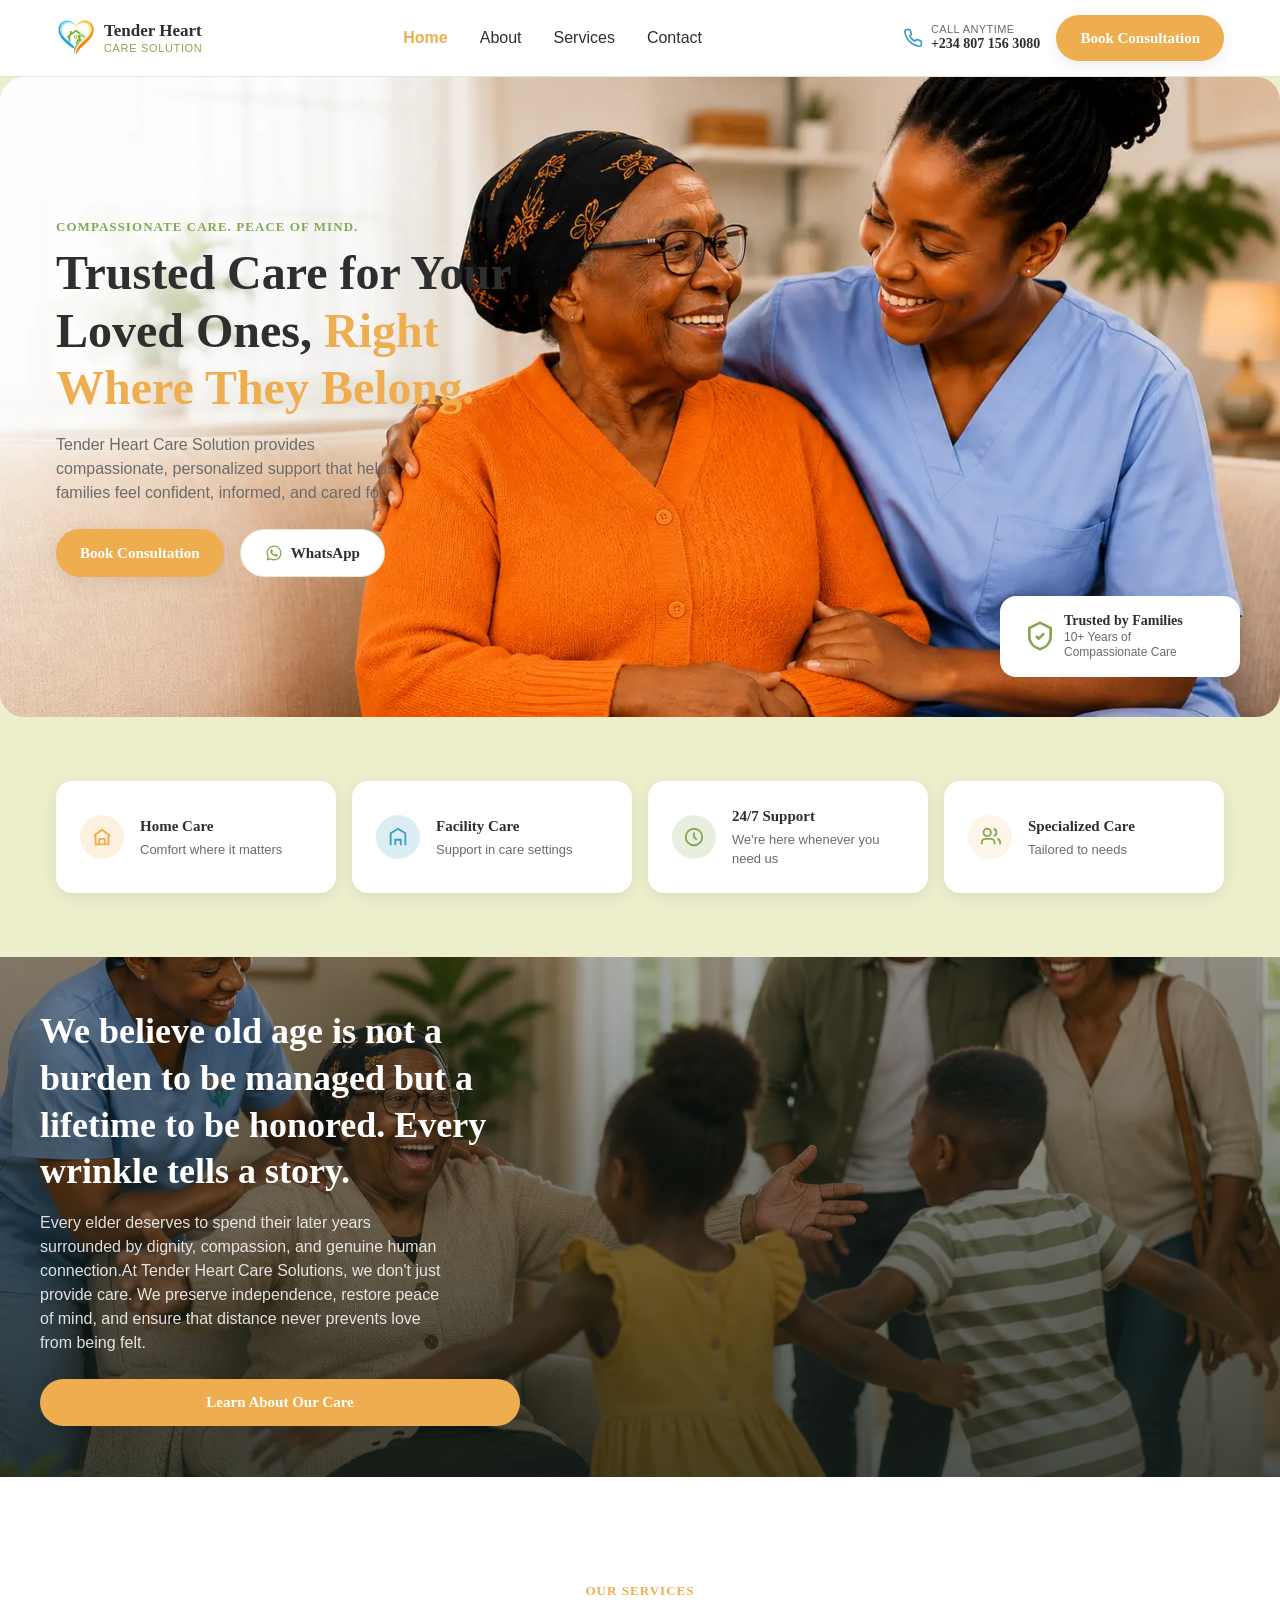
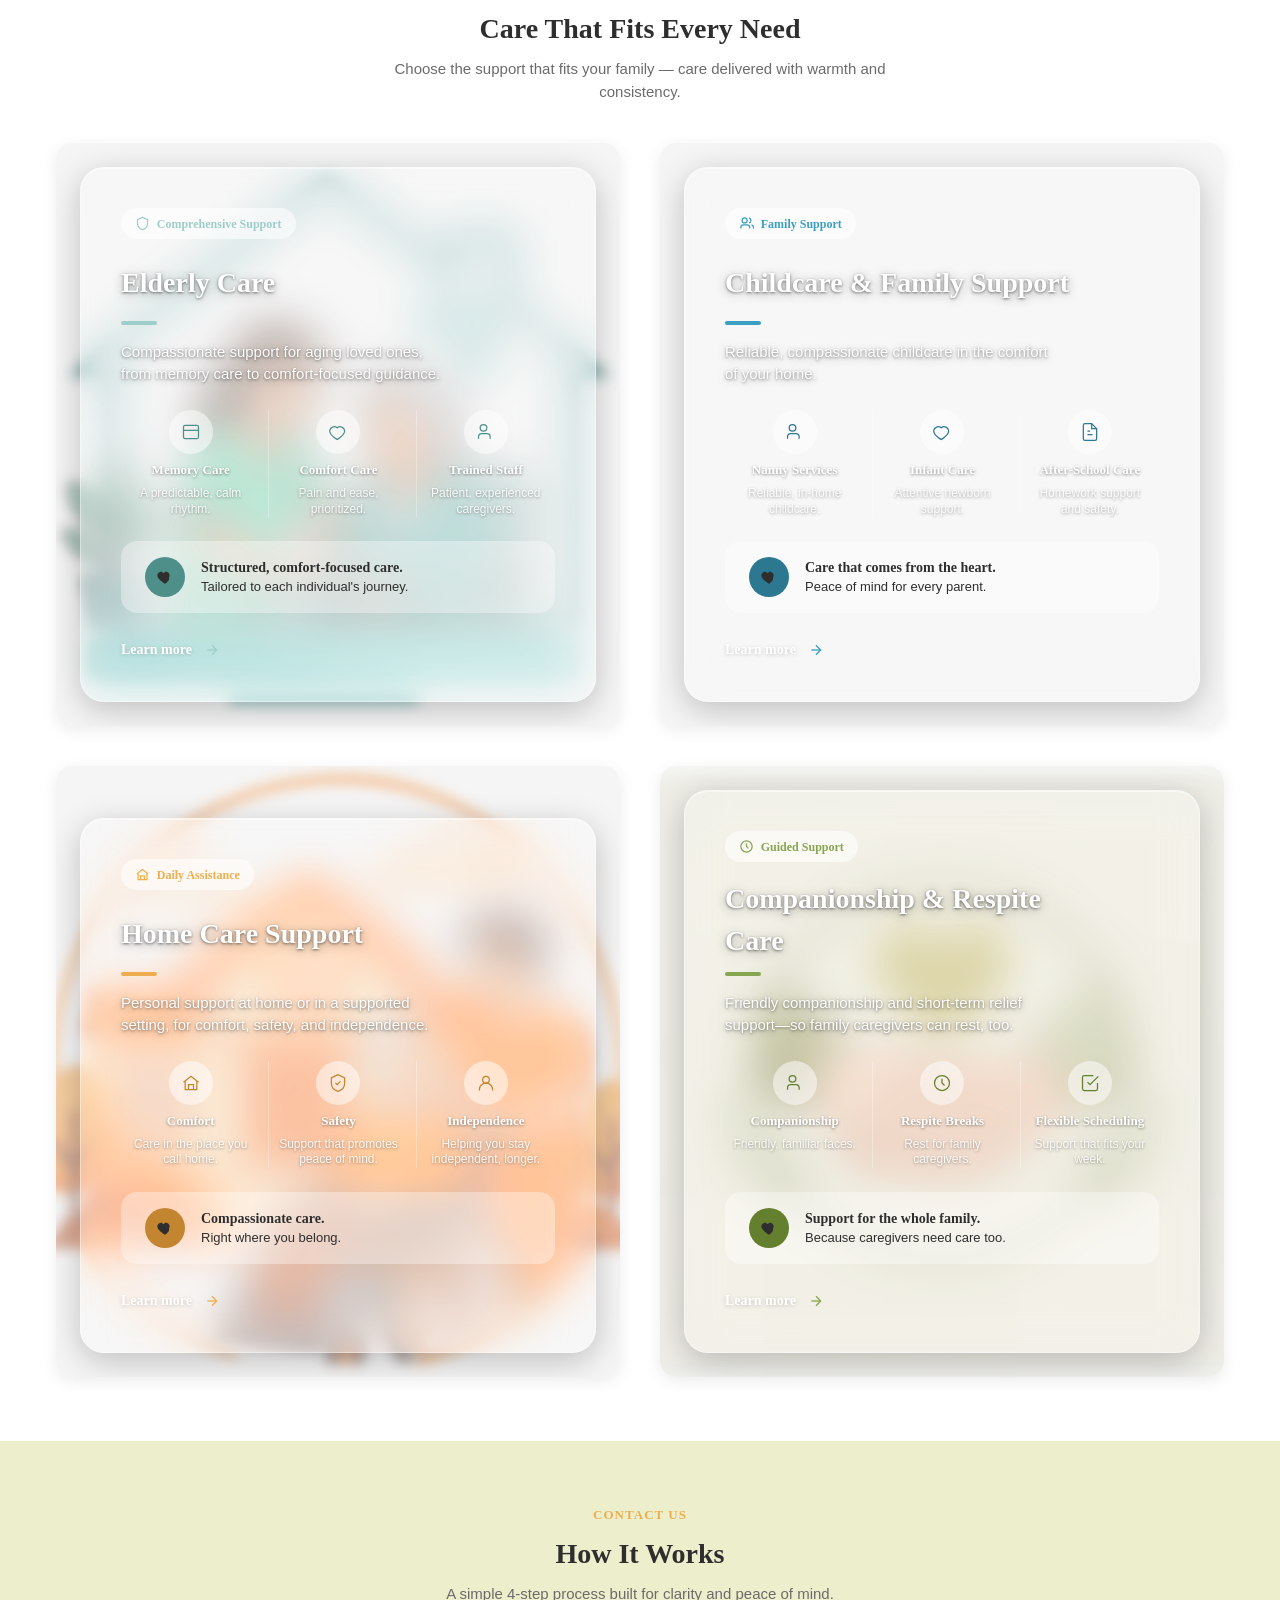
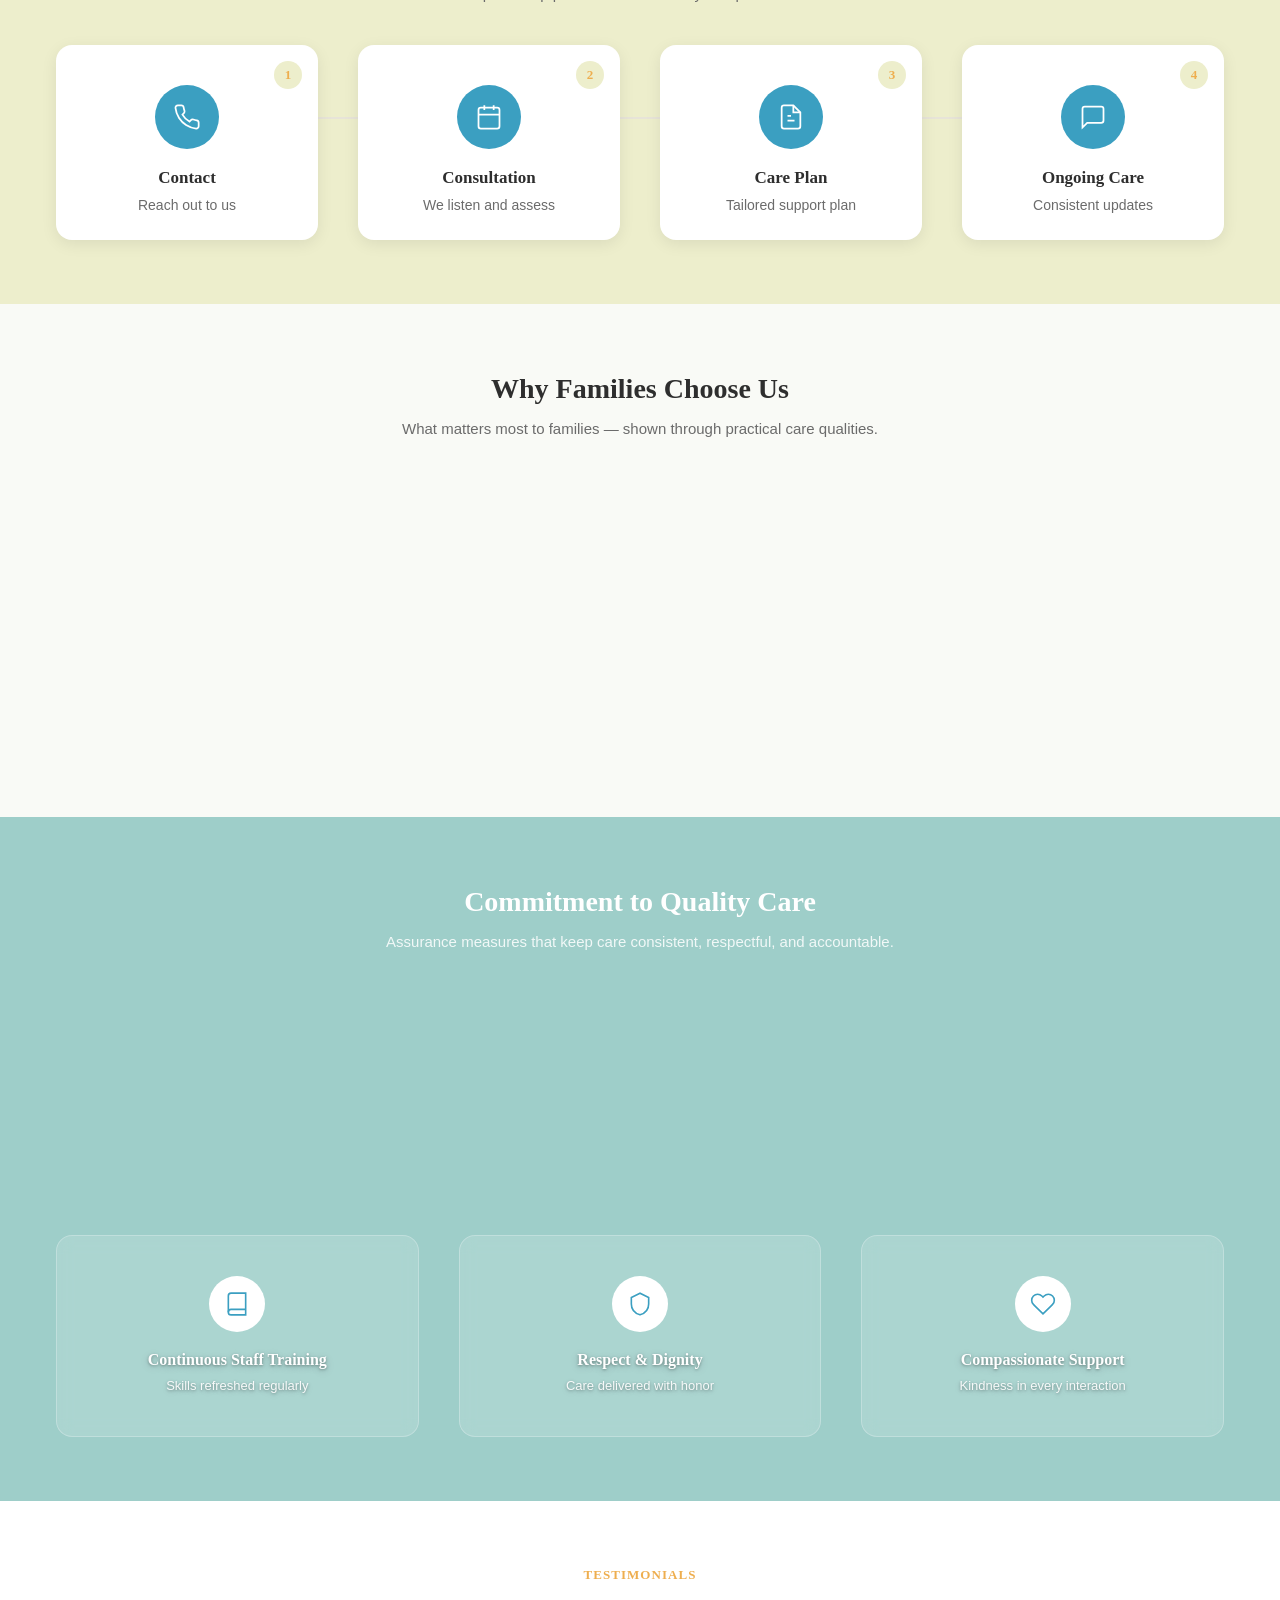
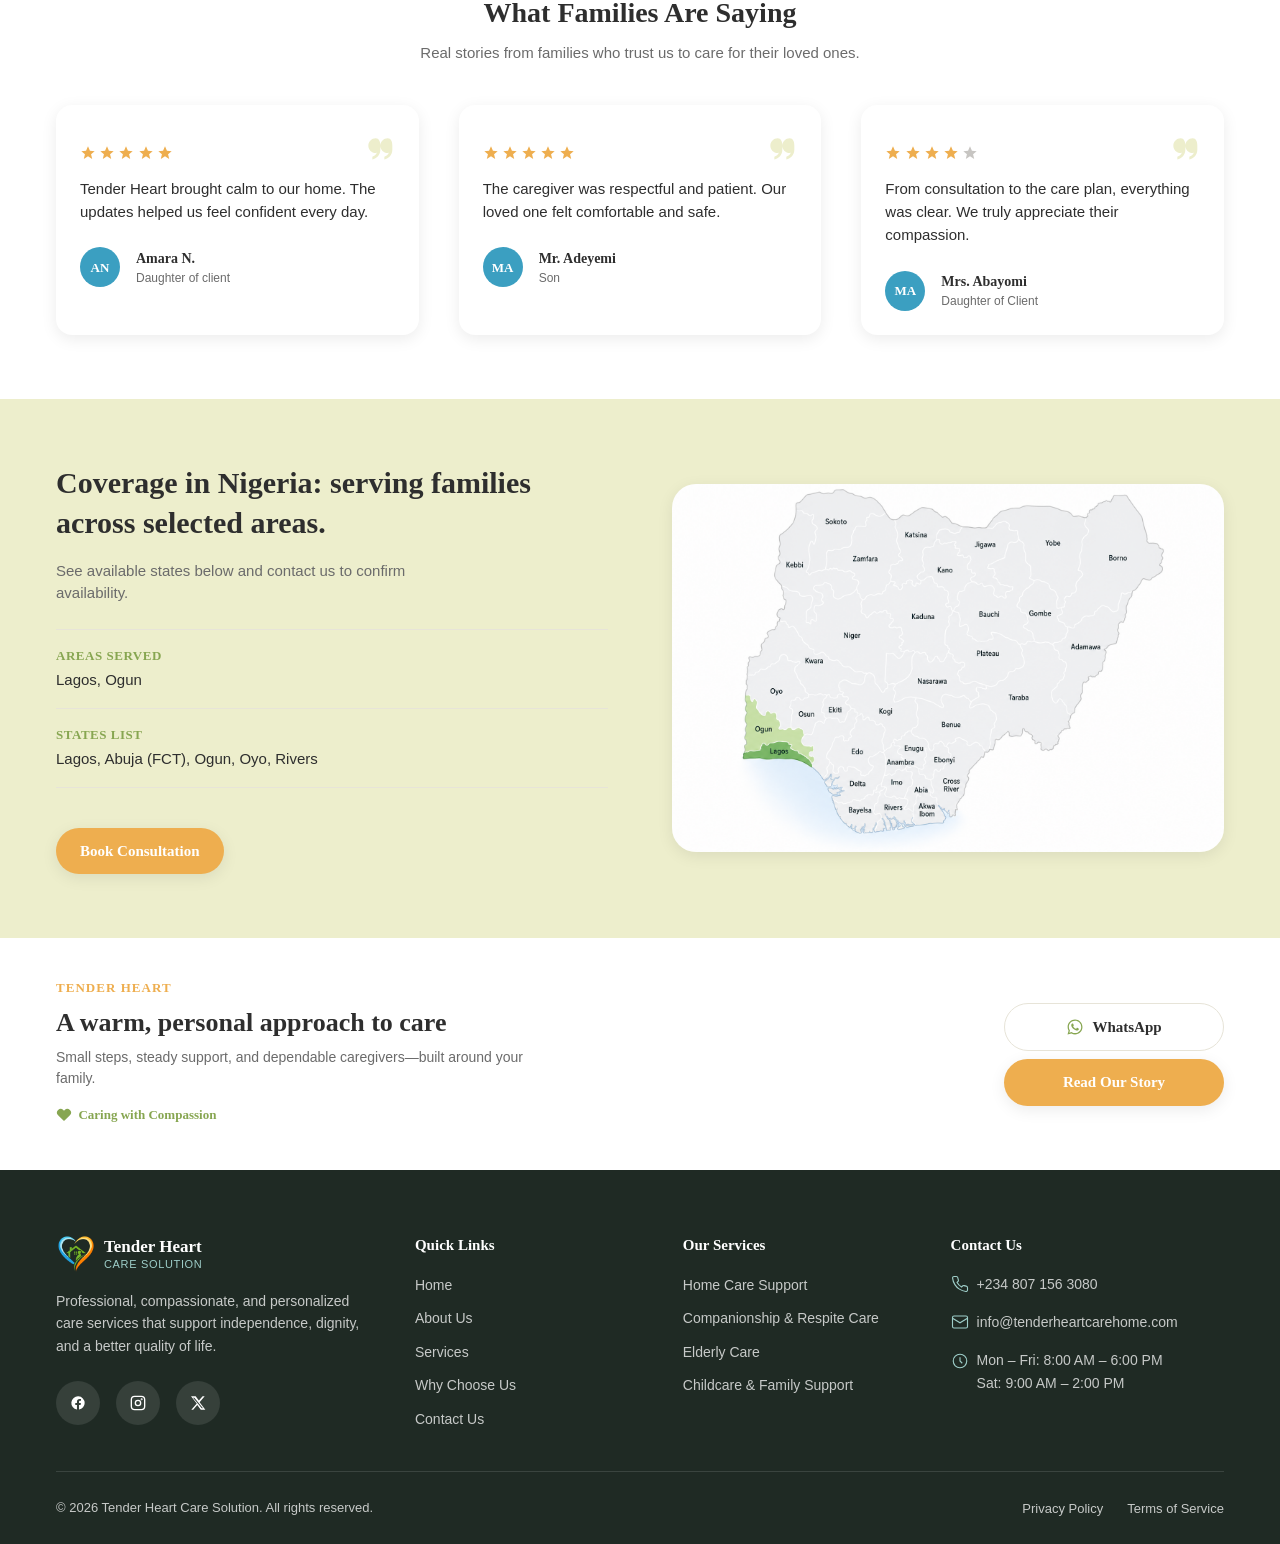
==== commit edeff337: "Update production robots and sitemap" ====
--- a/index.html
+++ b/index.html
@@ -1836,7 +1836,7 @@
                   </svg>
                   <span>
                     <a href="tel:+2348071563080">+234 807 156 3080</a><br />
-                    <a href="tel:+2349087519481">+234 908 751 9481</a>
+                    <!-- <a href="tel:+2349087519481">+234 908 751 9481</a> -->
                   </span>
                 </li>
                 <li>
